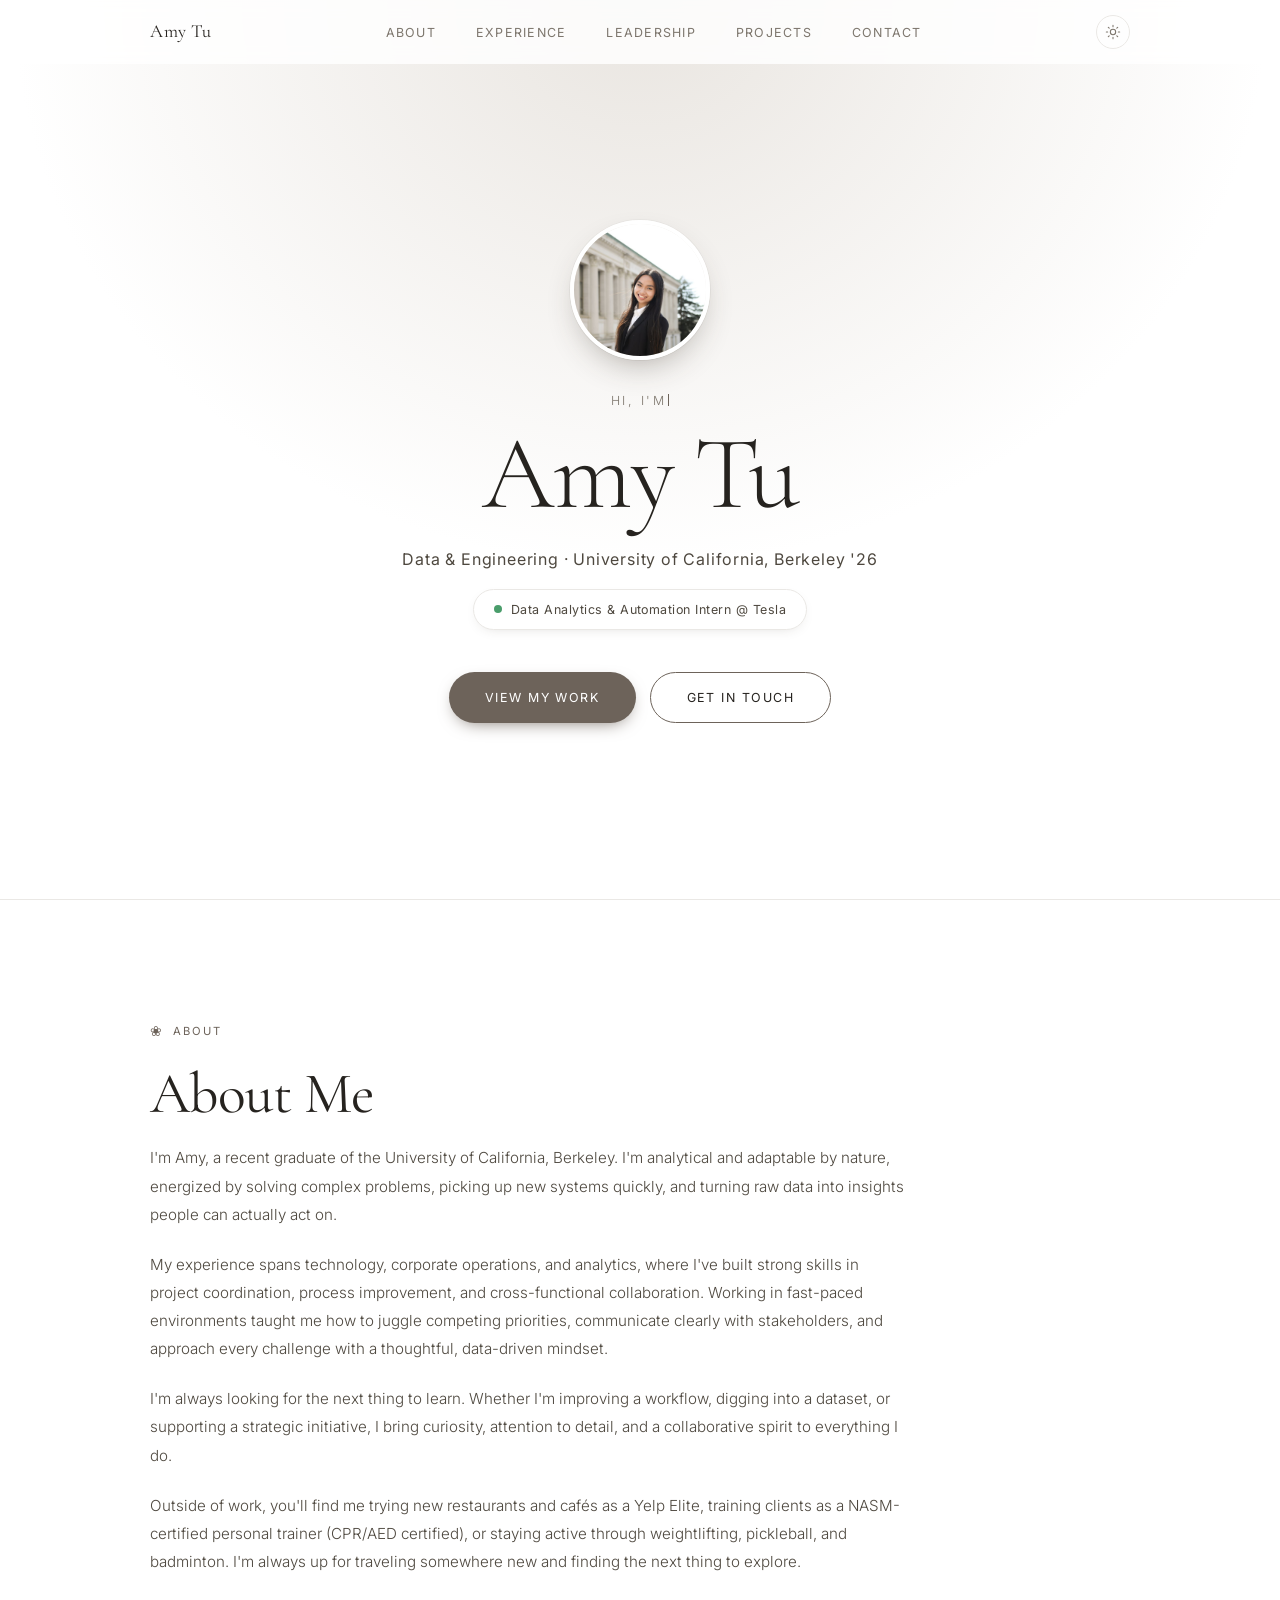
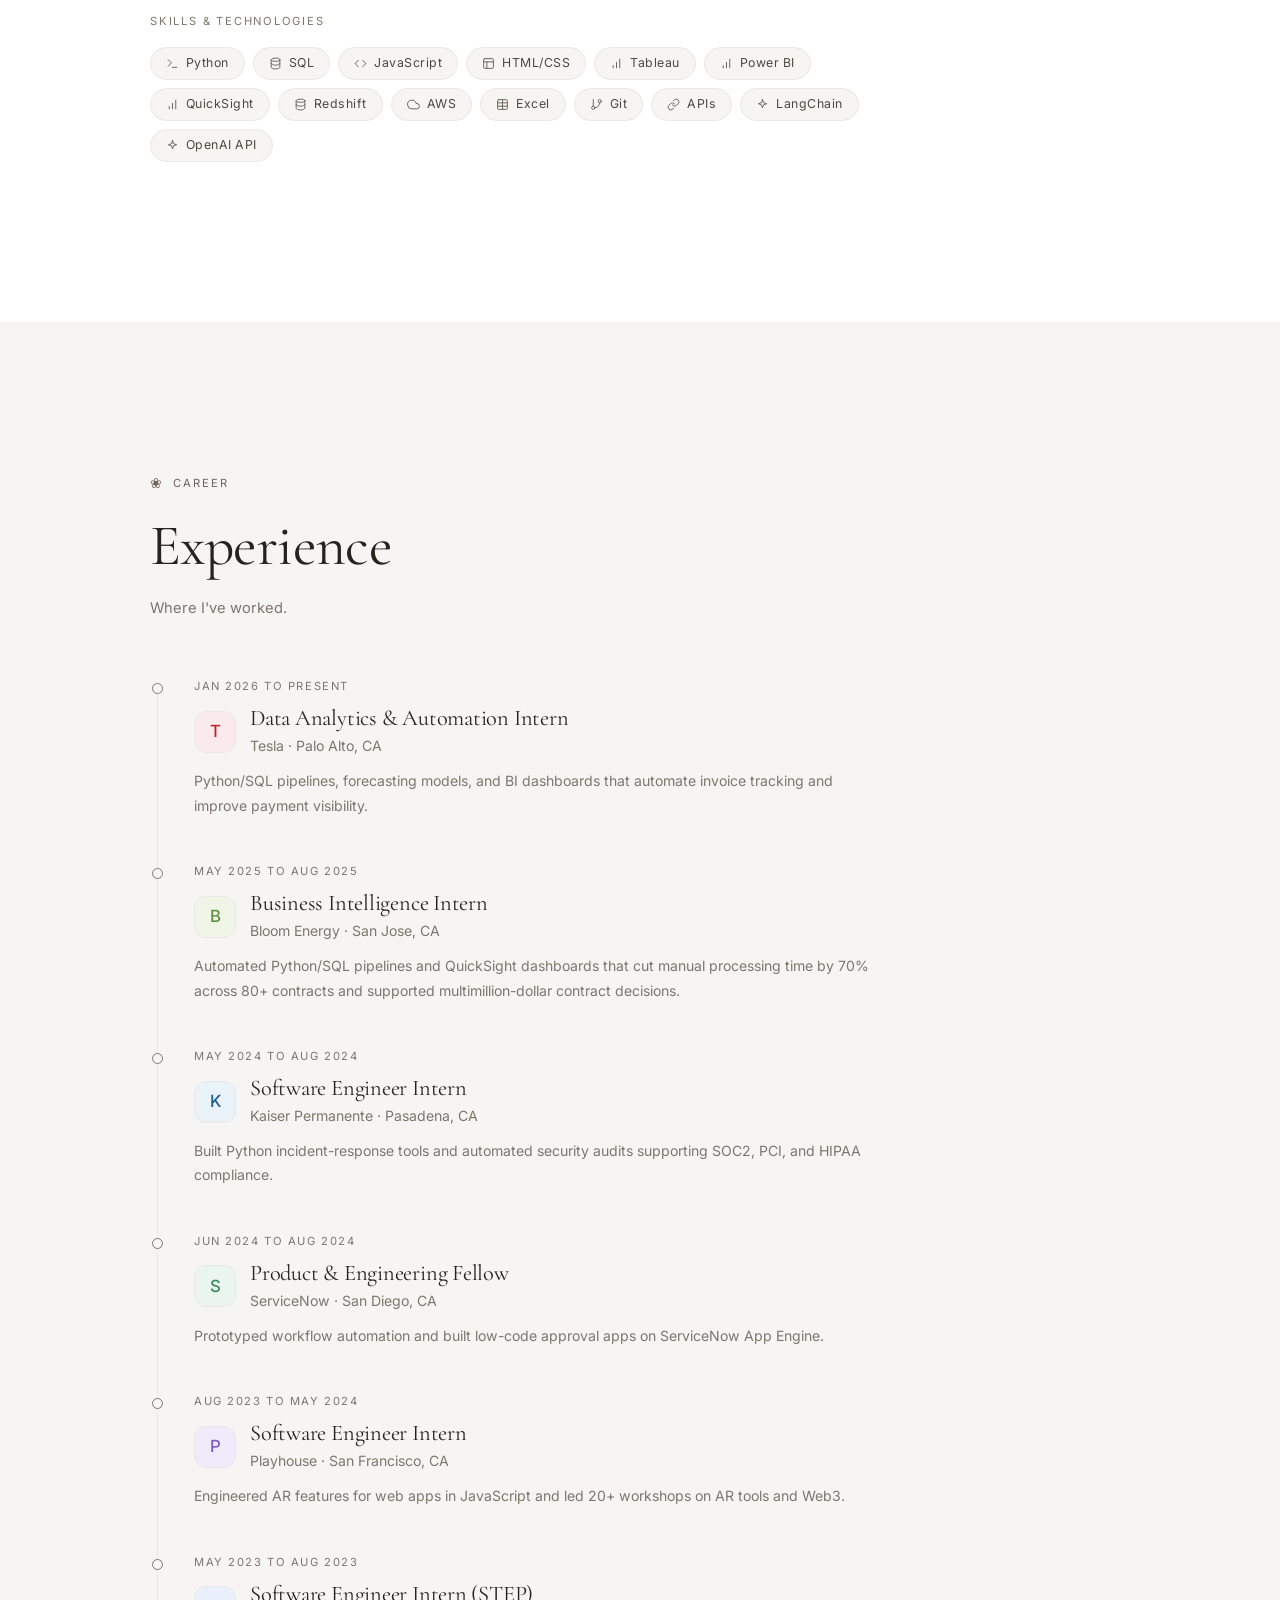
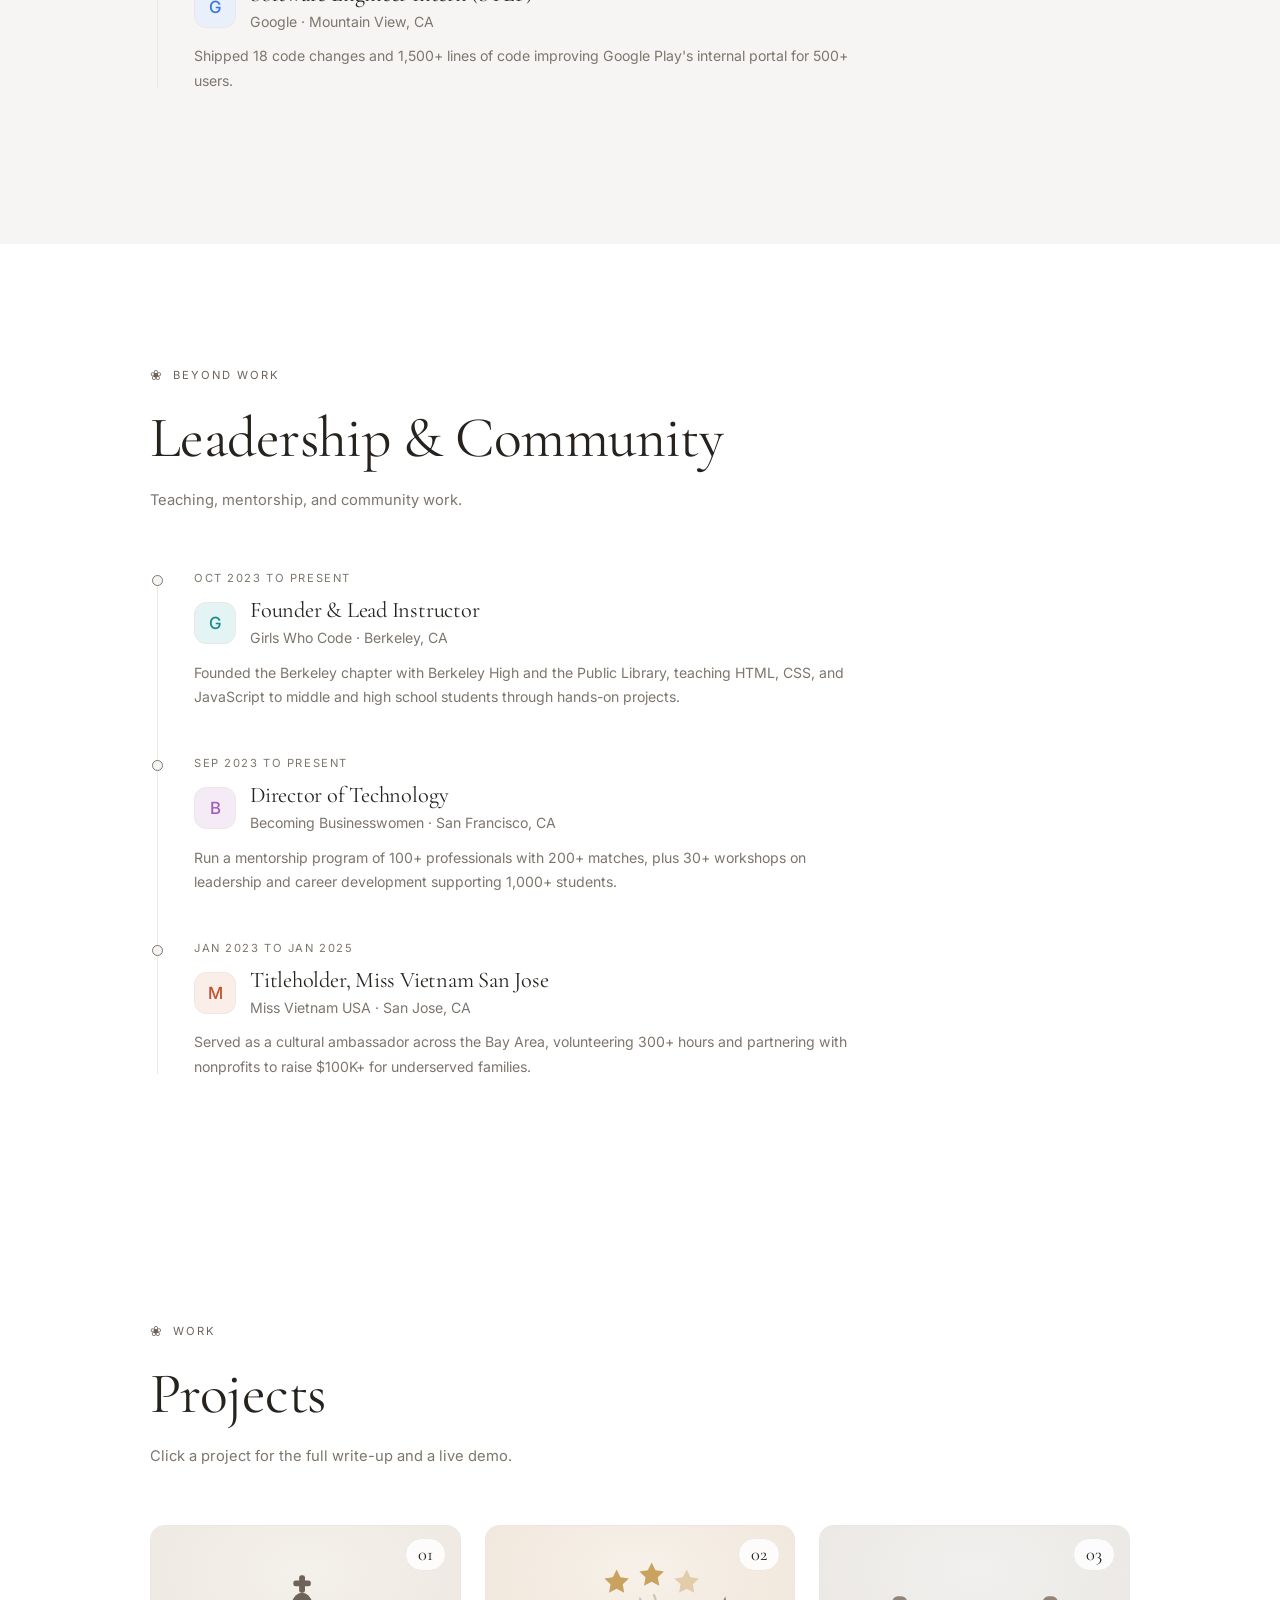
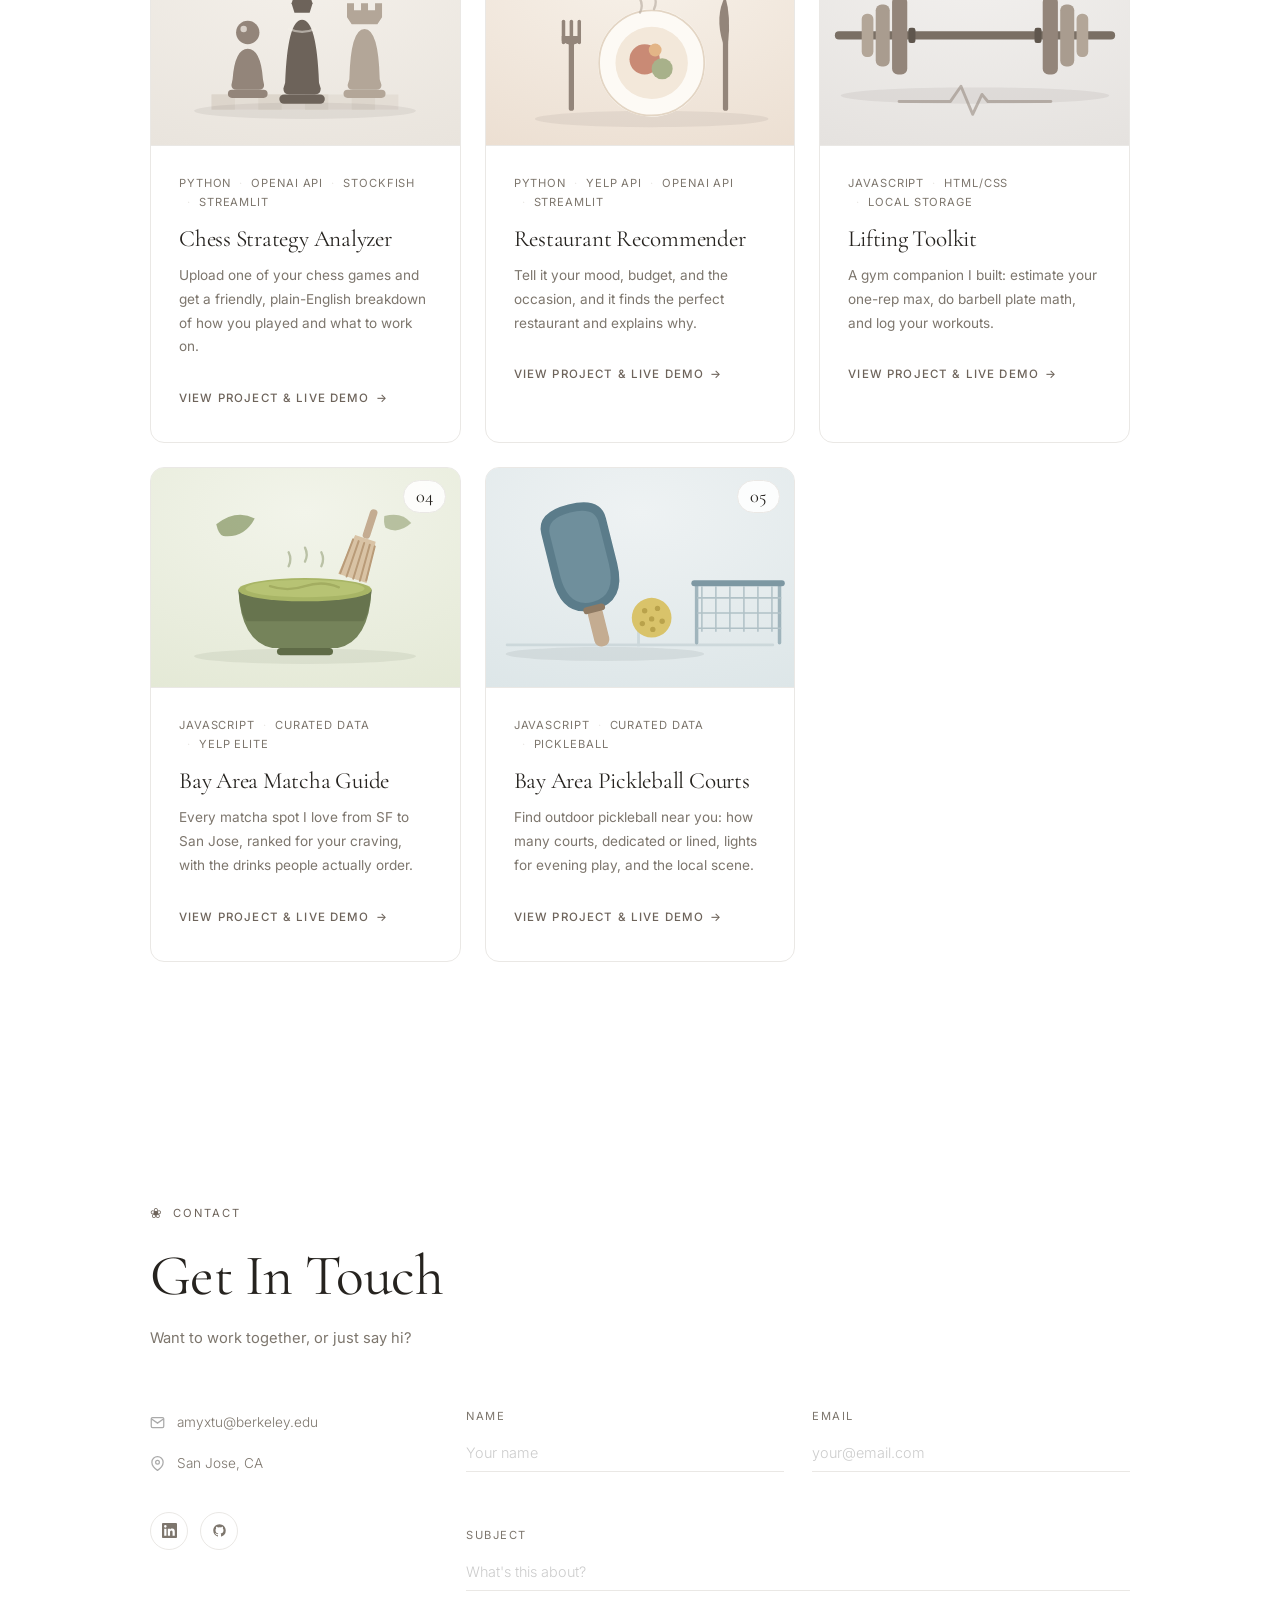
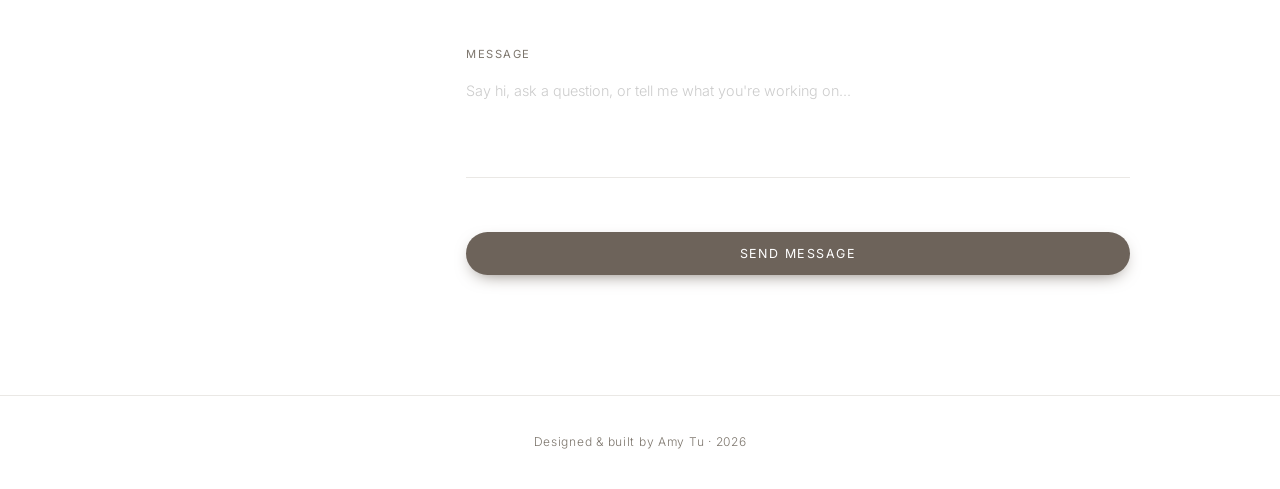
==== index.html @ 8898f75f "Add headshot to hero for warmth; make About text-only The pure-text hero felt empty and boring. Adde" ====
<!DOCTYPE html>
<html lang="en">
<head>
  <meta charset="UTF-8" />
  <meta name="viewport" content="width=device-width, initial-scale=1.0" />

  <!-- Primary Meta -->
  <title>Amy Tu · Data &amp; Engineering · University of California, Berkeley '26</title>
  <meta name="description" content="Amy Tu is a University of California, Berkeley graduate building data-driven solutions. Portfolio, experience, and projects across data engineering, automation, and AI." />
  <meta name="author" content="Amy Tu" />
  <meta name="keywords" content="Amy Tu, data analyst, data engineering, University of California Berkeley, portfolio, Python, SQL, Tesla, data science" />
  <link rel="canonical" href="https://amyxtu.github.io/" />
  <meta name="theme-color" content="#6d635a" />

  <!-- Open Graph / Facebook / LinkedIn -->
  <meta property="og:type" content="website" />
  <meta property="og:url" content="https://amyxtu.github.io/" />
  <meta property="og:title" content="Amy Tu · Data &amp; Engineering · University of California, Berkeley '26" />
  <meta property="og:description" content="Building data-driven solutions at the intersection of tech and business." />
  <meta property="og:image" content="https://amyxtu.github.io/Tu,%20Amy_Headshot.jpeg" />
  <meta property="og:image:alt" content="Amy Tu" />

  <!-- Twitter -->
  <meta name="twitter:card" content="summary_large_image" />
  <meta name="twitter:title" content="Amy Tu · Data &amp; Engineering · University of California, Berkeley '26" />
  <meta name="twitter:description" content="Building data-driven solutions at the intersection of tech and business." />
  <meta name="twitter:image" content="https://amyxtu.github.io/Tu,%20Amy_Headshot.jpeg" />

  <!-- Icons / Manifest -->
  <link rel="icon" href="favicon.svg" type="image/svg+xml" />
  <link rel="apple-touch-icon" href="favicon.svg" />
  <link rel="manifest" href="site.webmanifest" />

  <!-- Set theme before paint to avoid a flash -->
  <script>
    (function () {
      try {
        var saved = localStorage.getItem('theme');
        var prefersDark = window.matchMedia('(prefers-color-scheme: dark)').matches;
        var theme = saved || (prefersDark ? 'dark' : 'light');
        document.documentElement.setAttribute('data-theme', theme);
      } catch (e) {}
    })();
  </script>

  <link rel="stylesheet" href="styles.css" />
  <link rel="preconnect" href="https://fonts.googleapis.com" />
  <link rel="preconnect" href="https://fonts.gstatic.com" crossorigin />
  <link href="https://fonts.googleapis.com/css2?family=Cormorant+Garamond:wght@300;400&family=Inter:wght@300;400;500&display=swap" rel="stylesheet" />

  <!-- Structured data for search engines -->
  <script type="application/ld+json">
  {
    "@context": "https://schema.org",
    "@type": "Person",
    "name": "Amy Tu",
    "url": "https://amyxtu.github.io/",
    "image": "https://amyxtu.github.io/Tu,%20Amy_Headshot.jpeg",
    "jobTitle": "Data Analytics & Automation Intern",
    "worksFor": { "@type": "Organization", "name": "Tesla" },
    "alumniOf": { "@type": "CollegeOrUniversity", "name": "University of California, Berkeley" },
    "email": "mailto:amyxtu@berkeley.edu",
    "sameAs": [
      "https://linkedin.com/in/amyxtu",
      "https://github.com/amyxtu"
    ]
  }
  </script>
</head>
<body>

  <!-- Navigation -->
  <nav id="navbar">
    <div class="nav-inner">
      <a class="nav-logo" href="#hero">Amy Tu</a>
      <ul class="nav-links">
        <li><a href="#about">About</a></li>
        <li><a href="#experience">Experience</a></li>
        <li><a href="#leadership">Leadership</a></li>
        <li><a href="#projects">Projects</a></li>
        <li><a href="#contact">Contact</a></li>
      </ul>
      <div class="nav-actions">
        <button class="theme-toggle" id="theme-toggle" aria-label="Toggle dark mode" title="Toggle theme">
          <svg class="icon-sun" viewBox="0 0 24 24" fill="none" stroke="currentColor" stroke-width="1.6" stroke-linecap="round"><circle cx="12" cy="12" r="4"/><path d="M12 2v2M12 20v2M4.93 4.93l1.41 1.41M17.66 17.66l1.41 1.41M2 12h2M20 12h2M6.34 17.66l-1.41 1.41M19.07 4.93l-1.41 1.41"/></svg>
          <svg class="icon-moon" viewBox="0 0 24 24" fill="none" stroke="currentColor" stroke-width="1.6" stroke-linecap="round" stroke-linejoin="round"><path d="M21 12.79A9 9 0 1111.21 3 7 7 0 0021 12.79z"/></svg>
        </button>
        <button class="nav-toggle" aria-label="Toggle menu">
          <span></span><span></span><span></span>
        </button>
      </div>
    </div>
  </nav>

  <!-- Hero / Landing -->
  <section id="hero">
    <div class="hero-content">
      <div class="hero-photo"><img src="Tu, Amy_Headshot.jpeg" alt="Amy Tu" width="320" height="320" /></div>
      <p class="hero-greeting"><span id="typed" aria-label="hi, i'm"></span><span class="caret" aria-hidden="true"></span></p>
      <h1 class="hero-name">Amy Tu</h1>
      <p class="hero-tagline">Data &amp; Engineering · University of California, Berkeley '26</p>
      <p class="hero-status"><span class="status-dot"></span>Data Analytics &amp; Automation Intern @ Tesla</p>
      <div class="hero-cta">
        <a href="#projects" class="btn btn-primary">View My Work</a>
        <a href="#contact" class="btn btn-secondary">Get In Touch</a>
      </div>
    </div>
  </section>

  <!-- About -->
  <section id="about">
    <div class="container">
      <span class="section-label">About</span>
      <h2 class="section-title">About Me</h2>
      <div class="about-grid">
        <div class="about-text">
          <p>
            I'm Amy, a recent graduate of the University of California, Berkeley. I'm analytical and
            adaptable by nature, energized by solving complex problems, picking up new systems quickly, and
            turning raw data into insights people can actually act on.
          </p>
          <p>
            My experience spans technology, corporate operations, and analytics, where I've built strong
            skills in project coordination, process improvement, and cross-functional collaboration.
            Working in fast-paced environments taught me how to juggle competing priorities, communicate
            clearly with stakeholders, and approach every challenge with a thoughtful, data-driven mindset.
          </p>
          <p>
            I'm always looking for the next thing to learn. Whether I'm improving a workflow, digging into
            a dataset, or supporting a strategic initiative, I bring curiosity, attention to detail, and a
            collaborative spirit to everything I do.
          </p>
          <p>
            Outside of work, you'll find me trying new restaurants and cafés as a Yelp Elite, training
            clients as a NASM-certified personal trainer (CPR/AED certified), or staying active through
            weightlifting, pickleball, and badminton. I'm always up for traveling somewhere new and finding
            the next thing to explore.
          </p>
          <div class="skills">
            <h3>Skills &amp; Technologies</h3>
            <ul class="skill-tags">
              <li><svg viewBox="0 0 24 24" fill="none" stroke="currentColor" stroke-width="1.8" stroke-linecap="round" stroke-linejoin="round" aria-hidden="true"><polyline points="4 17 10 11 4 5"/><line x1="12" y1="19" x2="20" y2="19"/></svg>Python</li>
              <li><svg viewBox="0 0 24 24" fill="none" stroke="currentColor" stroke-width="1.8" stroke-linecap="round" stroke-linejoin="round" aria-hidden="true"><ellipse cx="12" cy="5" rx="8" ry="3"/><path d="M4 5v14c0 1.66 3.58 3 8 3s8-1.34 8-3V5"/><path d="M4 12c0 1.66 3.58 3 8 3s8-1.34 8-3"/></svg>SQL</li>
              <li><svg viewBox="0 0 24 24" fill="none" stroke="currentColor" stroke-width="1.8" stroke-linecap="round" stroke-linejoin="round" aria-hidden="true"><polyline points="16 18 22 12 16 6"/><polyline points="8 6 2 12 8 18"/></svg>JavaScript</li>
              <li><svg viewBox="0 0 24 24" fill="none" stroke="currentColor" stroke-width="1.8" stroke-linecap="round" stroke-linejoin="round" aria-hidden="true"><rect x="3" y="3" width="18" height="18" rx="2"/><line x1="3" y1="9" x2="21" y2="9"/><line x1="9" y1="21" x2="9" y2="9"/></svg>HTML/CSS</li>
              <li><svg viewBox="0 0 24 24" fill="none" stroke="currentColor" stroke-width="1.8" stroke-linecap="round" stroke-linejoin="round" aria-hidden="true"><line x1="6" y1="20" x2="6" y2="16"/><line x1="12" y1="20" x2="12" y2="10"/><line x1="18" y1="20" x2="18" y2="4"/></svg>Tableau</li>
              <li><svg viewBox="0 0 24 24" fill="none" stroke="currentColor" stroke-width="1.8" stroke-linecap="round" stroke-linejoin="round" aria-hidden="true"><line x1="6" y1="20" x2="6" y2="16"/><line x1="12" y1="20" x2="12" y2="10"/><line x1="18" y1="20" x2="18" y2="4"/></svg>Power BI</li>
              <li><svg viewBox="0 0 24 24" fill="none" stroke="currentColor" stroke-width="1.8" stroke-linecap="round" stroke-linejoin="round" aria-hidden="true"><line x1="6" y1="20" x2="6" y2="16"/><line x1="12" y1="20" x2="12" y2="10"/><line x1="18" y1="20" x2="18" y2="4"/></svg>QuickSight</li>
              <li><svg viewBox="0 0 24 24" fill="none" stroke="currentColor" stroke-width="1.8" stroke-linecap="round" stroke-linejoin="round" aria-hidden="true"><ellipse cx="12" cy="5" rx="8" ry="3"/><path d="M4 5v14c0 1.66 3.58 3 8 3s8-1.34 8-3V5"/><path d="M4 12c0 1.66 3.58 3 8 3s8-1.34 8-3"/></svg>Redshift</li>
              <li><svg viewBox="0 0 24 24" fill="none" stroke="currentColor" stroke-width="1.8" stroke-linecap="round" stroke-linejoin="round" aria-hidden="true"><path d="M18 10h-1.26A8 8 0 109 20h9a5 5 0 000-10z"/></svg>AWS</li>
              <li><svg viewBox="0 0 24 24" fill="none" stroke="currentColor" stroke-width="1.8" stroke-linecap="round" stroke-linejoin="round" aria-hidden="true"><rect x="3" y="3" width="18" height="18" rx="2"/><line x1="3" y1="9" x2="21" y2="9"/><line x1="3" y1="15" x2="21" y2="15"/><line x1="12" y1="3" x2="12" y2="21"/></svg>Excel</li>
              <li><svg viewBox="0 0 24 24" fill="none" stroke="currentColor" stroke-width="1.8" stroke-linecap="round" stroke-linejoin="round" aria-hidden="true"><line x1="6" y1="3" x2="6" y2="15"/><circle cx="18" cy="6" r="3"/><circle cx="6" cy="18" r="3"/><path d="M18 9a9 9 0 01-9 9"/></svg>Git</li>
              <li><svg viewBox="0 0 24 24" fill="none" stroke="currentColor" stroke-width="1.8" stroke-linecap="round" stroke-linejoin="round" aria-hidden="true"><path d="M10 13a5 5 0 007.54.54l3-3a5 5 0 00-7.07-7.07l-1.72 1.71"/><path d="M14 11a5 5 0 00-7.54-.54l-3 3a5 5 0 007.07 7.07l1.71-1.71"/></svg>APIs</li>
              <li><svg viewBox="0 0 24 24" fill="none" stroke="currentColor" stroke-width="1.8" stroke-linecap="round" stroke-linejoin="round" aria-hidden="true"><path d="M12 3l1.9 5.7 5.7 1.9-5.7 1.9L12 18.2l-1.9-5.7L4.4 10.6l5.7-1.9z"/></svg>LangChain</li>
              <li><svg viewBox="0 0 24 24" fill="none" stroke="currentColor" stroke-width="1.8" stroke-linecap="round" stroke-linejoin="round" aria-hidden="true"><path d="M12 3l1.9 5.7 5.7 1.9-5.7 1.9L12 18.2l-1.9-5.7L4.4 10.6l5.7-1.9z"/></svg>OpenAI API</li>
            </ul>
          </div>
        </div>
      </div>
    </div>
  </section>

  <!-- Experience -->
  <section id="experience">
    <div class="container">
      <span class="section-label">Career</span>
      <h2 class="section-title">Experience</h2>
      <p class="section-sub">Where I've worked.</p>

      <ol class="timeline">
        <li class="timeline-item">
          <span class="timeline-date">Jan 2026 to Present</span>
          <div class="timeline-body">
            <div class="timeline-head">
              <span class="timeline-logo" style="--logo-fg:#c02231;--logo-bg:#fbeaec" aria-hidden="true">T</span>
              <div>
                <h3>Data Analytics &amp; Automation Intern</h3>
                <p class="timeline-org">Tesla · Palo Alto, CA</p>
              </div>
            </div>
            <p>Python/SQL pipelines, forecasting models, and BI dashboards that automate invoice tracking and improve payment visibility.</p>
          </div>
        </li>
        <li class="timeline-item">
          <span class="timeline-date">May 2025 to Aug 2025</span>
          <div class="timeline-body">
            <div class="timeline-head">
              <span class="timeline-logo" style="--logo-fg:#5f8f3d;--logo-bg:#eff6e8" aria-hidden="true">B</span>
              <div>
                <h3>Business Intelligence Intern</h3>
                <p class="timeline-org">Bloom Energy · San Jose, CA</p>
              </div>
            </div>
            <p>Automated Python/SQL pipelines and QuickSight dashboards that cut manual processing time by 70% across 80+ contracts and supported multimillion-dollar contract decisions.</p>
          </div>
        </li>
        <li class="timeline-item">
          <span class="timeline-date">May 2024 to Aug 2024</span>
          <div class="timeline-body">
            <div class="timeline-head">
              <span class="timeline-logo" style="--logo-fg:#1a5f8f;--logo-bg:#e8f2f8" aria-hidden="true">K</span>
              <div>
                <h3>Software Engineer Intern</h3>
                <p class="timeline-org">Kaiser Permanente · Pasadena, CA</p>
              </div>
            </div>
            <p>Built Python incident-response tools and automated security audits supporting SOC2, PCI, and HIPAA compliance.</p>
          </div>
        </li>
        <li class="timeline-item">
          <span class="timeline-date">Jun 2024 to Aug 2024</span>
          <div class="timeline-body">
            <div class="timeline-head">
              <span class="timeline-logo" style="--logo-fg:#3f8a5c;--logo-bg:#e9f5ee" aria-hidden="true">S</span>
              <div>
                <h3>Product &amp; Engineering Fellow</h3>
                <p class="timeline-org">ServiceNow · San Diego, CA</p>
              </div>
            </div>
            <p>Prototyped workflow automation and built low-code approval apps on ServiceNow App Engine.</p>
          </div>
        </li>
        <li class="timeline-item">
          <span class="timeline-date">Aug 2023 to May 2024</span>
          <div class="timeline-body">
            <div class="timeline-head">
              <span class="timeline-logo" style="--logo-fg:#7a5bbf;--logo-bg:#f0ebfa" aria-hidden="true">P</span>
              <div>
                <h3>Software Engineer Intern</h3>
                <p class="timeline-org">Playhouse · San Francisco, CA</p>
              </div>
            </div>
            <p>Engineered AR features for web apps in JavaScript and led 20+ workshops on AR tools and Web3.</p>
          </div>
        </li>
        <li class="timeline-item">
          <span class="timeline-date">May 2023 to Aug 2023</span>
          <div class="timeline-body">
            <div class="timeline-head">
              <span class="timeline-logo" style="--logo-fg:#3b78dd;--logo-bg:#e9f0fc" aria-hidden="true">G</span>
              <div>
                <h3>Software Engineer Intern (STEP)</h3>
                <p class="timeline-org">Google · Mountain View, CA</p>
              </div>
            </div>
            <p>Shipped 18 code changes and 1,500+ lines of code improving Google Play's internal portal for 500+ users.</p>
          </div>
        </li>
      </ol>
    </div>
  </section>

  <!-- Leadership & Community -->
  <section id="leadership">
    <div class="container">
      <span class="section-label">Beyond Work</span>
      <h2 class="section-title">Leadership &amp; Community</h2>
      <p class="section-sub">Teaching, mentorship, and community work.</p>

      <ol class="timeline">
        <li class="timeline-item">
          <span class="timeline-date">Oct 2023 to Present</span>
          <div class="timeline-body">
            <div class="timeline-head">
              <span class="timeline-logo" style="--logo-fg:#1b8a8a;--logo-bg:#e4f3f3" aria-hidden="true">G</span>
              <div>
                <h3>Founder &amp; Lead Instructor</h3>
                <p class="timeline-org">Girls Who Code · Berkeley, CA</p>
              </div>
            </div>
            <p>Founded the Berkeley chapter with Berkeley High and the Public Library, teaching HTML, CSS, and JavaScript to middle and high school students through hands-on projects.</p>
          </div>
        </li>
        <li class="timeline-item">
          <span class="timeline-date">Sep 2023 to Present</span>
          <div class="timeline-body">
            <div class="timeline-head">
              <span class="timeline-logo" style="--logo-fg:#a25db8;--logo-bg:#f4ebf7" aria-hidden="true">B</span>
              <div>
                <h3>Director of Technology</h3>
                <p class="timeline-org">Becoming Businesswomen · San Francisco, CA</p>
              </div>
            </div>
            <p>Run a mentorship program of 100+ professionals with 200+ matches, plus 30+ workshops on leadership and career development supporting 1,000+ students.</p>
          </div>
        </li>
        <li class="timeline-item">
          <span class="timeline-date">Jan 2023 to Jan 2025</span>
          <div class="timeline-body">
            <div class="timeline-head">
              <span class="timeline-logo" style="--logo-fg:#c0512f;--logo-bg:#fbeee8" aria-hidden="true">M</span>
              <div>
                <h3>Titleholder, Miss Vietnam San Jose</h3>
                <p class="timeline-org">Miss Vietnam USA · San Jose, CA</p>
              </div>
            </div>
            <p>Served as a cultural ambassador across the Bay Area, volunteering 300+ hours and partnering with nonprofits to raise $100K+ for underserved families.</p>
          </div>
        </li>
      </ol>
    </div>
  </section>

  <!-- Projects -->
  <section id="projects">
    <div class="container">
      <span class="section-label">Work</span>
      <h2 class="section-title">Projects</h2>
      <p class="section-sub">Click a project for the full write-up and a live demo.</p>
      <div class="projects-grid">

        <a class="project-card" href="projects/chess-strategy-analyzer/">
          <div class="project-img project-img-1">
            <img src="assets/covers/chess.svg" alt="Chess pieces illustration" loading="lazy" width="620" height="376" />
            <span class="project-index">01</span>
          </div>
          <div class="project-body">
            <div class="project-tags"><span>Python</span><span>OpenAI API</span><span>Stockfish</span><span>Streamlit</span></div>
            <h3>Chess Strategy Analyzer</h3>
            <p>Upload one of your chess games and get a friendly, plain-English breakdown of how you played and what to work on.</p>
            <span class="project-more">View project &amp; live demo <span aria-hidden="true">&rarr;</span></span>
          </div>
        </a>

        <a class="project-card" href="projects/restaurant-recommender/">
          <div class="project-img project-img-2">
            <img src="assets/covers/restaurant.svg" alt="Plated dish with cutlery illustration" loading="lazy" width="620" height="376" />
            <span class="project-index">02</span>
          </div>
          <div class="project-body">
            <div class="project-tags"><span>Python</span><span>Yelp API</span><span>OpenAI API</span><span>Streamlit</span></div>
            <h3>Restaurant Recommender</h3>
            <p>Tell it your mood, budget, and the occasion, and it finds the perfect restaurant and explains why.</p>
            <span class="project-more">View project &amp; live demo <span aria-hidden="true">&rarr;</span></span>
          </div>
        </a>

        <a class="project-card" href="projects/lifting-toolkit/">
          <div class="project-img project-img-3">
            <img src="assets/covers/fitness.svg" alt="Loaded barbell illustration" loading="lazy" width="620" height="376" />
            <span class="project-index">03</span>
          </div>
          <div class="project-body">
            <div class="project-tags"><span>JavaScript</span><span>HTML/CSS</span><span>Local Storage</span></div>
            <h3>Lifting Toolkit</h3>
            <p>A gym companion I built: estimate your one-rep max, do barbell plate math, and log your workouts.</p>
            <span class="project-more">View project &amp; live demo <span aria-hidden="true">&rarr;</span></span>
          </div>
        </a>

        <a class="project-card" href="projects/matcha-guide/">
          <div class="project-img project-img-4">
            <img src="assets/covers/matcha.svg" alt="Matcha bowl and whisk illustration" loading="lazy" width="620" height="376" />
            <span class="project-index">04</span>
          </div>
          <div class="project-body">
            <div class="project-tags"><span>JavaScript</span><span>Curated Data</span><span>Yelp Elite</span></div>
            <h3>Bay Area Matcha Guide</h3>
            <p>Every matcha spot I love from SF to San Jose, ranked for your craving, with the drinks people actually order.</p>
            <span class="project-more">View project &amp; live demo <span aria-hidden="true">&rarr;</span></span>
          </div>
        </a>

        <a class="project-card" href="projects/pickleball-courts/">
          <div class="project-img project-img-5">
            <img src="assets/covers/pickleball.svg" alt="Pickleball paddle, ball, and net illustration" loading="lazy" width="620" height="376" />
            <span class="project-index">05</span>
          </div>
          <div class="project-body">
            <div class="project-tags"><span>JavaScript</span><span>Curated Data</span><span>Pickleball</span></div>
            <h3>Bay Area Pickleball Courts</h3>
            <p>Find outdoor pickleball near you: how many courts, dedicated or lined, lights for evening play, and the local scene.</p>
            <span class="project-more">View project &amp; live demo <span aria-hidden="true">&rarr;</span></span>
          </div>
        </a>

      </div>
    </div>
  </section>

  <!-- Contact -->
  <section id="contact">
    <div class="container">
      <span class="section-label">Contact</span>
      <h2 class="section-title">Get In Touch</h2>
      <p class="section-sub">Want to work together, or just say hi?</p>
      <div class="contact-grid">
        <div class="contact-info">
          <div class="contact-item">
            <svg viewBox="0 0 24 24" fill="none" stroke="currentColor" stroke-width="2"><path d="M4 4h16c1.1 0 2 .9 2 2v12c0 1.1-.9 2-2 2H4c-1.1 0-2-.9-2-2V6c0-1.1.9-2 2-2z"/><polyline points="22,6 12,13 2,6"/></svg>
            <span>amyxtu@berkeley.edu</span>
          </div>
          <div class="contact-item">
            <svg viewBox="0 0 24 24" fill="none" stroke="currentColor" stroke-width="2"><path d="M21 10c0 7-9 13-9 13s-9-6-9-13a9 9 0 0118 0z"/><circle cx="12" cy="10" r="3"/></svg>
            <span>San Jose, CA</span>
          </div>
          <div class="social-links">
            <a href="https://linkedin.com/in/amyxtu" target="_blank" rel="noopener" aria-label="LinkedIn">
              <svg viewBox="0 0 24 24" fill="currentColor"><path d="M20.447 20.452h-3.554v-5.569c0-1.328-.027-3.037-1.852-3.037-1.853 0-2.136 1.445-2.136 2.939v5.667H9.351V9h3.414v1.561h.046c.477-.9 1.637-1.85 3.37-1.85 3.601 0 4.267 2.37 4.267 5.455v6.286zM5.337 7.433a2.062 2.062 0 01-2.063-2.065 2.064 2.064 0 112.063 2.065zm1.782 13.019H3.555V9h3.564v11.452zM22.225 0H1.771C.792 0 0 .774 0 1.729v20.542C0 23.227.792 24 1.771 24h20.451C23.2 24 24 23.227 24 22.271V1.729C24 .774 23.2 0 22.222 0h.003z"/></svg>
            </a>
            <a href="https://github.com/amyxtu" target="_blank" rel="noopener" aria-label="GitHub">
              <svg viewBox="0 0 24 24" fill="currentColor"><path d="M12 2C6.477 2 2 6.484 2 12.017c0 4.425 2.865 8.18 6.839 9.504.5.092.682-.217.682-.483 0-.237-.008-.868-.013-1.703-2.782.605-3.369-1.343-3.369-1.343-.454-1.158-1.11-1.466-1.11-1.466-.908-.62.069-.608.069-.608 1.003.07 1.531 1.032 1.531 1.032.892 1.53 2.341 1.088 2.91.832.092-.647.35-1.088.636-1.338-2.22-.253-4.555-1.113-4.555-4.951 0-1.093.39-1.988 1.029-2.688-.103-.253-.446-1.272.098-2.65 0 0 .84-.27 2.75 1.026A9.564 9.564 0 0112 6.844c.85.004 1.705.115 2.504.337 1.909-1.296 2.747-1.027 2.747-1.027.546 1.379.202 2.398.1 2.651.64.7 1.028 1.595 1.028 2.688 0 3.848-2.339 4.695-4.566 4.943.359.309.678.92.678 1.855 0 1.338-.012 2.419-.012 2.747 0 .268.18.58.688.482A10.019 10.019 0 0022 12.017C22 6.484 17.522 2 12 2z"/></svg>
            </a>
          </div>
        </div>

        <!-- Posts to Web3Forms; submissions are delivered to amyxtu@berkeley.edu. -->
        <form id="contact-form" class="contact-form" action="https://api.web3forms.com/submit" method="POST" novalidate>
          <input type="hidden" name="access_key" value="b2eb6177-5ddb-4076-8208-c4657b9f189f" />
          <input type="hidden" name="subject" value="New message from your portfolio site" />
          <input type="hidden" name="from_name" value="amyxtu.github.io" />
          <input type="checkbox" name="botcheck" class="hidden" style="display:none" aria-hidden="true" tabindex="-1" />
          <div class="form-row">
            <div class="form-group">
              <label for="name">Name</label>
              <input type="text" id="name" name="name" placeholder="Your name" required />
              <span class="form-error" id="name-error"></span>
            </div>
            <div class="form-group">
              <label for="email">Email</label>
              <input type="email" id="email" name="email" placeholder="your@email.com" required />
              <span class="form-error" id="email-error"></span>
            </div>
          </div>
          <div class="form-group">
            <label for="subject">Subject</label>
            <input type="text" id="subject" name="user_subject" placeholder="What's this about?" required />
            <span class="form-error" id="subject-error"></span>
          </div>
          <div class="form-group">
            <label for="message">Message</label>
            <textarea id="message" name="message" rows="5" placeholder="Say hi, ask a question, or tell me what you're working on..." required></textarea>
            <span class="form-error" id="message-error"></span>
          </div>
          <button type="submit" class="btn btn-primary btn-full" id="submit-btn">
            <span class="btn-text">Send Message</span>
            <span class="btn-sending" hidden>Sending...</span>
          </button>
          <p class="form-success" id="form-success" hidden>
            Thanks for reaching out! I'll get back to you within 1-2 business days.
          </p>
          <p class="form-fail" id="form-fail" hidden>
            Something went wrong. Please email me directly at
            <a href="mailto:amyxtu@berkeley.edu">amyxtu@berkeley.edu</a>.
          </p>
        </form>
      </div>
    </div>
  </section>

  <!-- Footer -->
  <footer>
    <p>Designed &amp; built by Amy Tu · <span id="year"></span></p>
  </footer>

  <script src="script.js"></script>
</body>
</html>
---- styles.css ----
/* ── Reset & Base ─────────────────────────────── */
*, *::before, *::after { box-sizing: border-box; margin: 0; padding: 0; }

:root {
  --bg:         #ffffff;
  --bg-soft:    #f7f5f3;
  --text:       #26231f;
  --text-muted: #7d766d;
  --text-light: #4e483f;
  --border:     #eae8e5;
  --accent:     #6d635a;
  --accent-soft:#e9e5e0;
  --nav-bg:     rgba(255, 255, 255, 0.82);
  --card-img-1: #eeeae5;
  --card-img-2: #eae8e4;
  --card-img-3: #e7e8e9;
  --card-img-4: #e9ece3;
  --card-img-5: #e6ecee;
  --radius:     14px;
  --radius-sm:  8px;
  --nav-h:      64px;
  --transition: 0.2s ease;
}

/* Dark theme */
[data-theme="dark"] {
  --bg:         #17161a;
  --bg-soft:    #201f22;
  --text:       #f1efec;
  --text-muted: #a29d95;
  --text-light: #d3cfc9;
  --border:     #2e2c2b;
  --accent:     #b3a89c;
  --accent-soft:#332f2a;
  --nav-bg:     rgba(23, 22, 26, 0.82);
  --card-img-1: #292724;
  --card-img-2: #262523;
  --card-img-3: #232528;
  --card-img-4: #252822;
  --card-img-5: #222729;
}

body { transition: background-color var(--transition), color var(--transition); }

html { scroll-behavior: smooth; }

body {
  font-family: 'Inter', sans-serif;
  font-weight: 400;
  background: var(--bg);
  color: var(--text);
  line-height: 1.7;
  overflow-x: hidden;
  -webkit-font-smoothing: antialiased;
}

a { color: inherit; text-decoration: none; }
img, svg { display: block; }

/* ── Container ────────────────────────────────── */
.container {
  max-width: 1060px;
  margin: 0 auto;
  padding: 0 40px;
}

/* ── Nav ──────────────────────────────────────── */
#navbar {
  position: fixed;
  top: 0; left: 0; right: 0;
  z-index: 100;
  height: var(--nav-h);
  background: var(--nav-bg);
  backdrop-filter: blur(8px);
  border-bottom: 1px solid transparent;
  transition: border-color var(--transition);
}
#navbar.scrolled { border-color: var(--border); }

.nav-inner {
  max-width: 1060px;
  margin: 0 auto;
  padding: 0 40px;
  height: 100%;
  display: flex;
  align-items: center;
  justify-content: space-between;
}

.nav-logo {
  font-family: 'Cormorant Garamond', serif;
  font-weight: 400;
  font-size: 1.15rem;
  letter-spacing: 0.03em;
  color: var(--text);
}

.nav-links {
  list-style: none;
  display: flex;
  gap: 40px;
}
.nav-links a {
  position: relative;
  font-size: 0.78rem;
  font-weight: 400;
  letter-spacing: 0.1em;
  text-transform: uppercase;
  color: var(--text-muted);
  transition: color var(--transition);
}
.nav-links a::after {
  content: "";
  position: absolute;
  left: 0;
  bottom: -5px;
  width: 100%;
  height: 1px;
  background: var(--accent);
  transform: scaleX(0);
  transform-origin: right;
  transition: transform 0.28s ease;
}
.nav-links a:hover { color: var(--accent); }
.nav-links a:hover::after {
  transform: scaleX(1);
  transform-origin: left;
}

.nav-toggle {
  display: none;
  flex-direction: column;
  gap: 5px;
  background: none;
  border: none;
  cursor: pointer;
  padding: 4px;
}
.nav-toggle span {
  display: block;
  width: 22px;
  height: 1px;
  background: var(--text);
  transition: transform var(--transition), opacity var(--transition);
}

.nav-actions {
  display: flex;
  align-items: center;
  gap: 18px;
}

.theme-toggle {
  display: inline-flex;
  align-items: center;
  justify-content: center;
  width: 34px;
  height: 34px;
  padding: 0;
  background: none;
  border: 1px solid var(--border);
  border-radius: 50%;
  color: var(--text-muted);
  cursor: pointer;
  transition: color var(--transition), border-color var(--transition);
}
.theme-toggle:hover { color: var(--accent); border-color: var(--accent); }
.theme-toggle svg { width: 16px; height: 16px; }
.theme-toggle .icon-moon { display: none; }
[data-theme="dark"] .theme-toggle .icon-sun  { display: none; }
[data-theme="dark"] .theme-toggle .icon-moon { display: block; }

/* ── Buttons ──────────────────────────────────── */
.btn {
  display: inline-flex;
  align-items: center;
  justify-content: center;
  padding: 14px 36px;
  font-family: 'Inter', sans-serif;
  font-size: 0.78rem;
  font-weight: 400;
  letter-spacing: 0.12em;
  text-transform: uppercase;
  cursor: pointer;
  transition: all var(--transition);
  border: none;
  border-radius: 999px;
}
.btn-primary {
  background: var(--accent);
  color: #fff;
  box-shadow: 0 6px 18px -8px var(--accent);
}
.btn-primary:hover { filter: brightness(1.06); transform: translateY(-1px); }

.btn-secondary {
  background: transparent;
  color: var(--text);
  border: 1px solid var(--accent);
}
.btn-secondary:hover {
  background: var(--accent);
  color: #fff;
  border-color: var(--accent);
}
.btn-full { width: 100%; }

/* ── Section headings ─────────────────────────── */
.section-label {
  display: block;
  font-size: 0.7rem;
  font-weight: 400;
  letter-spacing: 0.18em;
  text-transform: uppercase;
  color: var(--accent);
  margin-bottom: 20px;
}
.section-label::before {
  content: "❀";
  margin-right: 9px;
  font-size: 0.85rem;
  vertical-align: -1px;
}
.section-title {
  font-family: 'Cormorant Garamond', serif;
  font-weight: 400;
  font-size: clamp(2.2rem, 5vw, 3.6rem);
  line-height: 1.1;
  letter-spacing: -0.01em;
  margin-bottom: 18px;
}
.section-sub {
  color: var(--text-muted);
  font-size: 0.92rem;
  margin-bottom: 56px;
  max-width: 480px;
}

/* ── Hero ─────────────────────────────────────── */
#hero {
  display: flex;
  flex-direction: column;
  position: relative;
  min-height: 100vh;
  min-height: 100svh;
  padding-top: var(--nav-h);
  background:
    radial-gradient(70% 90% at 50% 0%, var(--accent-soft) 0%, transparent 70%),
    var(--bg);
  border-bottom: 1px solid var(--border);
}

/* Centered intro content fills the viewport */
.hero-content {
  flex: 1;
  display: flex;
  flex-direction: column;
  align-items: center;
  justify-content: center;
  text-align: center;
  padding: 40px 40px 60px;
  position: relative;
}
.hero-photo {
  width: 140px;
  height: 140px;
  margin: 0 auto 30px;
  border-radius: 50%;
  overflow: hidden;
  border: 4px solid var(--bg);
  box-shadow: 0 14px 34px -14px rgba(60, 50, 40, 0.45), 0 0 0 1px var(--border);
  opacity: 0;
  animation: fadeUp 0.8s 0.1s forwards;
}
.hero-photo img {
  width: 100%;
  height: 100%;
  object-fit: cover;
  object-position: 57% 22%;
}
.hero-greeting {
  font-size: 0.78rem;
  color: var(--text-muted);
  font-weight: 300;
  letter-spacing: 0.2em;
  text-transform: uppercase;
  margin-bottom: 14px;
  min-height: 1.2em;
}
.caret {
  display: inline-block;
  width: 1px;
  height: 0.95em;
  margin-left: 2px;
  vertical-align: -0.1em;
  background: var(--accent);
  animation: caretBlink 1s step-end infinite;
}
@keyframes caretBlink {
  0%, 100% { opacity: 1; }
  50%      { opacity: 0; }
}
.hero-name {
  font-family: 'Cormorant Garamond', serif;
  font-weight: 300;
  font-size: clamp(3.6rem, 8.5vw, 6.5rem);
  line-height: 0.95;
  letter-spacing: -0.02em;
  margin-bottom: 22px;
  opacity: 0;
  animation: fadeUp 0.8s 0.3s forwards;
}
.hero-tagline {
  font-size: 1rem;
  color: var(--text-light);
  font-weight: 400;
  letter-spacing: 0.05em;
  margin-bottom: 16px;
  opacity: 0;
  animation: fadeUp 0.8s 0.45s forwards;
}
.hero-status {
  display: inline-flex;
  align-items: center;
  gap: 9px;
  margin: 0 auto 42px;
  padding: 9px 20px;
  font-size: 0.78rem;
  font-weight: 400;
  letter-spacing: 0.04em;
  color: var(--text-light);
  background: var(--bg);
  border: 1px solid var(--border);
  border-radius: 999px;
  box-shadow: 0 4px 14px -8px rgba(60, 50, 40, 0.25);
  opacity: 0;
  animation: fadeUp 0.8s 0.68s forwards;
}
.status-dot {
  width: 8px;
  height: 8px;
  flex-shrink: 0;
  border-radius: 50%;
  background: #4a9d6b;
  animation: statusPulse 2s ease-in-out infinite;
}
@keyframes statusPulse {
  0%, 100% { box-shadow: 0 0 0 0 rgba(74, 157, 107, 0.45); }
  50%      { box-shadow: 0 0 0 5px rgba(74, 157, 107, 0); }
}

.hero-cta {
  display: flex;
  gap: 14px;
  justify-content: center;
  flex-wrap: wrap;
  opacity: 0;
  animation: fadeUp 0.8s 0.75s forwards;
}

/* ── About ────────────────────────────────────── */
#about { padding: 120px 0; }

.about-grid {
  max-width: 760px;
}

.about-text > p {
  color: var(--text-light);
  margin-bottom: 22px;
  font-size: 0.95rem;
  line-height: 1.85;
  font-weight: 300;
}
.about-text > p a {
  color: var(--accent);
  font-weight: 400;
  border-bottom: 1px solid var(--accent-soft);
  transition: border-color var(--transition);
}
.about-text > p a:hover { border-color: var(--accent); }
.about-text h3 {
  font-size: 0.7rem;
  font-weight: 400;
  letter-spacing: 0.16em;
  text-transform: uppercase;
  color: var(--text-muted);
  margin-bottom: 16px;
}
.skills { margin: 36px 0 40px; }
.skill-tags {
  list-style: none;
  display: flex;
  flex-wrap: wrap;
  gap: 8px;
}
.skill-tags li {
  padding: 5px 15px;
  font-size: 0.77rem;
  font-weight: 400;
  letter-spacing: 0.04em;
  color: var(--text-light);
  border: 1px solid var(--border);
  background: var(--bg-soft);
  border-radius: 999px;
  transition: color var(--transition), border-color var(--transition), background var(--transition);
}
.skill-tags li:hover {
  color: var(--accent);
  border-color: var(--accent);
  background: var(--accent-soft);
}
.skill-tags li {
  display: inline-flex;
  align-items: center;
  gap: 7px;
}
.skill-tags li svg {
  width: 13px;
  height: 13px;
  color: var(--accent);
  flex: none;
}

/* ── Experience ───────────────────────────────── */
#experience { padding: 150px 0; background: var(--bg-soft); }

.timeline {
  list-style: none;
  position: relative;
  max-width: 720px;
}
.timeline::before {
  content: "";
  position: absolute;
  left: 7px;
  top: 6px;
  bottom: 6px;
  width: 1px;
  background: var(--border);
}
.timeline-item {
  position: relative;
  padding-left: 44px;
  padding-bottom: 44px;
}
.timeline-item:last-child { padding-bottom: 0; }
.timeline-item::before {
  content: "";
  position: absolute;
  left: 2px;
  top: 6px;
  width: 11px;
  height: 11px;
  border-radius: 50%;
  background: var(--bg-soft);
  border: 1px solid var(--text-muted);
  transition: background var(--transition), border-color var(--transition);
}
.timeline-item:hover::before { background: var(--accent); border-color: var(--accent); }

.timeline-date {
  display: block;
  font-size: 0.7rem;
  font-weight: 400;
  letter-spacing: 0.14em;
  text-transform: uppercase;
  color: var(--text-muted);
  margin-bottom: 8px;
}
.timeline-body h3 {
  font-family: 'Cormorant Garamond', serif;
  font-weight: 400;
  font-size: 1.4rem;
  line-height: 1.25;
  letter-spacing: -0.01em;
  margin-bottom: 2px;
}
.timeline-org {
  font-size: 0.82rem;
  font-weight: 400;
  color: var(--text-light);
}
.timeline-head {
  display: flex;
  align-items: center;
  gap: 14px;
  margin-bottom: 10px;
}
.timeline-logo {
  width: 42px;
  height: 42px;
  flex-shrink: 0;
  display: flex;
  align-items: center;
  justify-content: center;
  font-family: 'Inter', sans-serif;
  font-size: 1.05rem;
  font-weight: 500;
  color: var(--logo-fg);
  background: var(--logo-bg);
  border: 1px solid var(--border);
  border-radius: 12px;
  transition: transform var(--transition);
}
.timeline-item:hover .timeline-logo { transform: scale(1.08) rotate(-4deg); }
.timeline-body p:last-child {
  font-size: 0.88rem;
  color: var(--text-muted);
  line-height: 1.75;
}

/* ── Projects ─────────────────────────────────── */
#leadership { padding: 120px 0; }
#projects { padding: 120px 0; }

.projects-grid {
  display: grid;
  grid-template-columns: repeat(auto-fill, minmax(310px, 1fr));
  gap: 24px;
}
.project-card {
  background: var(--bg);
  border: 1px solid var(--border);
  border-radius: var(--radius);
  overflow: hidden;
  transition: box-shadow var(--transition), transform var(--transition);
}
.project-card:hover {
  box-shadow: 0 20px 44px -22px var(--accent);
  transform: translateY(-3px);
}

.project-img { height: 220px; }
.project-img-1 { background: var(--card-img-1); }
.project-img-2 { background: var(--card-img-2); }
.project-img-3 { background: var(--card-img-3); }
.project-img-4 { background: var(--card-img-4); }
.project-img-5 { background: var(--card-img-5); }

.project-body { padding: 28px 28px 32px; }
.project-tags {
  display: flex;
  flex-wrap: wrap;
  align-items: center;
  gap: 0;
  margin-bottom: 14px;
}
.project-tags span {
  font-size: 0.7rem;
  font-weight: 400;
  letter-spacing: 0.08em;
  text-transform: uppercase;
  color: var(--text-muted);
  background: none;
  border: none;
  padding: 0;
}
.project-tags span + span::before {
  content: "·";
  margin: 0 8px;
  color: var(--border);
}
.project-body h3 {
  font-family: 'Cormorant Garamond', serif;
  font-weight: 400;
  font-size: 1.45rem;
  letter-spacing: -0.01em;
  margin-bottom: 10px;
  line-height: 1.2;
}
.project-body p {
  font-size: 0.85rem;
  color: var(--text-muted);
  margin-bottom: 24px;
  line-height: 1.75;
}
.project-links { display: flex; gap: 24px; }
.link-icon {
  display: inline-flex;
  align-items: center;
  gap: 6px;
  font-size: 0.75rem;
  font-weight: 400;
  letter-spacing: 0.08em;
  text-transform: uppercase;
  color: var(--text-muted);
  transition: color var(--transition);
  border-bottom: 1px solid transparent;
  padding-bottom: 1px;
}
.link-icon:hover {
  color: var(--accent);
  border-color: var(--accent);
}
.link-icon svg { width: 13px; height: 13px; }

/* Interactive project cards */
.project-card { display: block; }
.project-card:focus-visible {
  outline: 2px solid var(--accent);
  outline-offset: 3px;
}
.project-img {
  position: relative;
  overflow: hidden;
}
.project-img img {
  width: 100%;
  height: 100%;
  object-fit: cover;
  object-position: center;
  transition: transform 0.5s ease;
}
.project-card:hover .project-img img { transform: scale(1.04); }
.project-img::after {
  content: "";
  position: absolute;
  inset: 0;
  border-bottom: 1px solid var(--border);
}
.project-index {
  position: absolute;
  right: 14px;
  top: 12px;
  z-index: 1;
  font-family: 'Cormorant Garamond', serif;
  font-size: 1.15rem;
  line-height: 1;
  color: var(--text);
  background: color-mix(in srgb, var(--bg) 85%, transparent);
  backdrop-filter: blur(4px);
  border: 1px solid var(--border);
  border-radius: 999px;
  padding: 6px 12px;
}
.project-more {
  display: inline-flex;
  align-items: center;
  gap: 6px;
  font-size: 0.72rem;
  font-weight: 500;
  letter-spacing: 0.1em;
  text-transform: uppercase;
  color: var(--accent);
}
.project-more span { transition: transform var(--transition); }
.project-card:hover .project-more span { transform: translateX(4px); }

/* ── Contact ──────────────────────────────────── */
#contact { padding: 120px 0; }

.contact-grid {
  display: grid;
  grid-template-columns: 220px 1fr;
  gap: 96px;
  align-items: start;
}
.contact-info { padding-top: 4px; }
.contact-item {
  display: flex;
  align-items: center;
  gap: 12px;
  color: var(--text-muted);
  font-size: 0.85rem;
  font-weight: 300;
  margin-bottom: 18px;
}
.contact-item svg { width: 15px; height: 15px; flex-shrink: 0; color: #aaa; }

.social-links {
  display: flex;
  gap: 12px;
  margin-top: 36px;
}
.social-links a {
  width: 38px; height: 38px;
  display: flex; align-items: center; justify-content: center;
  border: 1px solid var(--border);
  border-radius: 50%;
  color: var(--text-muted);
  transition: all var(--transition);
}
.social-links a:hover {
  color: #fff;
  background: var(--accent);
  border-color: var(--accent);
}
.social-links svg { width: 15px; height: 15px; }

/* ── Form ─────────────────────────────────────── */
.contact-form {
  display: flex;
  flex-direction: column;
  gap: 28px;
}
.form-row {
  display: grid;
  grid-template-columns: 1fr 1fr;
  gap: 28px;
}
.form-group {
  display: flex;
  flex-direction: column;
  gap: 8px;
}
.form-group label {
  font-size: 0.7rem;
  font-weight: 400;
  letter-spacing: 0.14em;
  text-transform: uppercase;
  color: var(--text-muted);
}
.form-group input,
.form-group textarea {
  background: transparent;
  border: none;
  border-bottom: 1px solid var(--border);
  border-radius: 0;
  padding: 10px 0;
  font-family: 'Inter', sans-serif;
  font-size: 0.9rem;
  font-weight: 300;
  color: var(--text);
  outline: none;
  transition: border-color var(--transition);
  resize: none;
  width: 100%;
}
.form-group input::placeholder,
.form-group textarea::placeholder { color: #ccc; }
.form-group input:focus,
.form-group textarea:focus { border-color: var(--accent); }
.form-group input.invalid,
.form-group textarea.invalid { border-color: #c0392b; }

.form-error {
  font-size: 0.75rem;
  color: #c0392b;
  font-weight: 300;
  min-height: 18px;
}
.form-success {
  text-align: center;
  color: #2d6a4f;
  font-size: 0.85rem;
  font-weight: 300;
  padding: 16px;
  border: 1px solid #b7e4c7;
  background: #f0faf4;
}
.form-fail {
  text-align: center;
  color: #c0392b;
  font-size: 0.85rem;
  font-weight: 300;
  padding: 16px;
  border: 1px solid #f5c6c0;
  background: #fdf0ef;
}
.form-fail a { color: inherit; text-decoration: underline; }

/* ── Footer ───────────────────────────────────── */
footer {
  text-align: center;
  padding: 36px 40px;
  color: var(--text-muted);
  font-size: 0.75rem;
  font-weight: 300;
  letter-spacing: 0.06em;
  border-top: 1px solid var(--border);
}

/* ── Animations ───────────────────────────────── */
@keyframes fadeUp {
  from { opacity: 0; transform: translateY(20px); }
  to   { opacity: 1; transform: translateY(0); }
}
@keyframes fadeIn {
  from { opacity: 0; }
  to   { opacity: 0.55; }
}

/* Scroll-reveal */
.reveal {
  opacity: 0;
  transform: translateY(24px);
  transition: opacity 0.7s ease, transform 0.7s ease;
}
.reveal.visible {
  opacity: 1;
  transform: none;
}

/* ── Responsive ───────────────────────────────── */
@media (max-width: 768px) {
  .container { padding: 0 24px; }
  .nav-inner { padding: 0 24px; }

  .nav-links { display: none; }
  .nav-toggle { display: flex; }
  .nav-links.open {
    display: flex;
    flex-direction: column;
    position: fixed;
    top: var(--nav-h);
    left: 0;
    right: 0;
    height: calc(100vh - var(--nav-h));
    height: calc(100dvh - var(--nav-h));
    background: var(--bg);
    align-items: center;
    justify-content: center;
    gap: 40px;
    font-size: 1rem;
    z-index: 90;
  }

  .hero-content { padding: 40px 24px 60px; }

  #about, #experience, #leadership, #projects, #contact { padding: 100px 0; }

  .about-grid,
  .contact-grid {
    grid-template-columns: 1fr;
    gap: 48px;
  }
  .about-photo {
    position: static;
    max-width: 200px;
  }
  .form-row { grid-template-columns: 1fr; }
  .section-sub { margin-bottom: 48px; }
}

@media (max-width: 480px) {
  .hero-name { font-size: clamp(3rem, 15vw, 4.2rem); }
  .hero-cta { flex-direction: column; align-items: center; }
  .projects-grid { grid-template-columns: 1fr; }
  .hero-status { font-size: 0.68rem; padding: 7px 13px; }
}
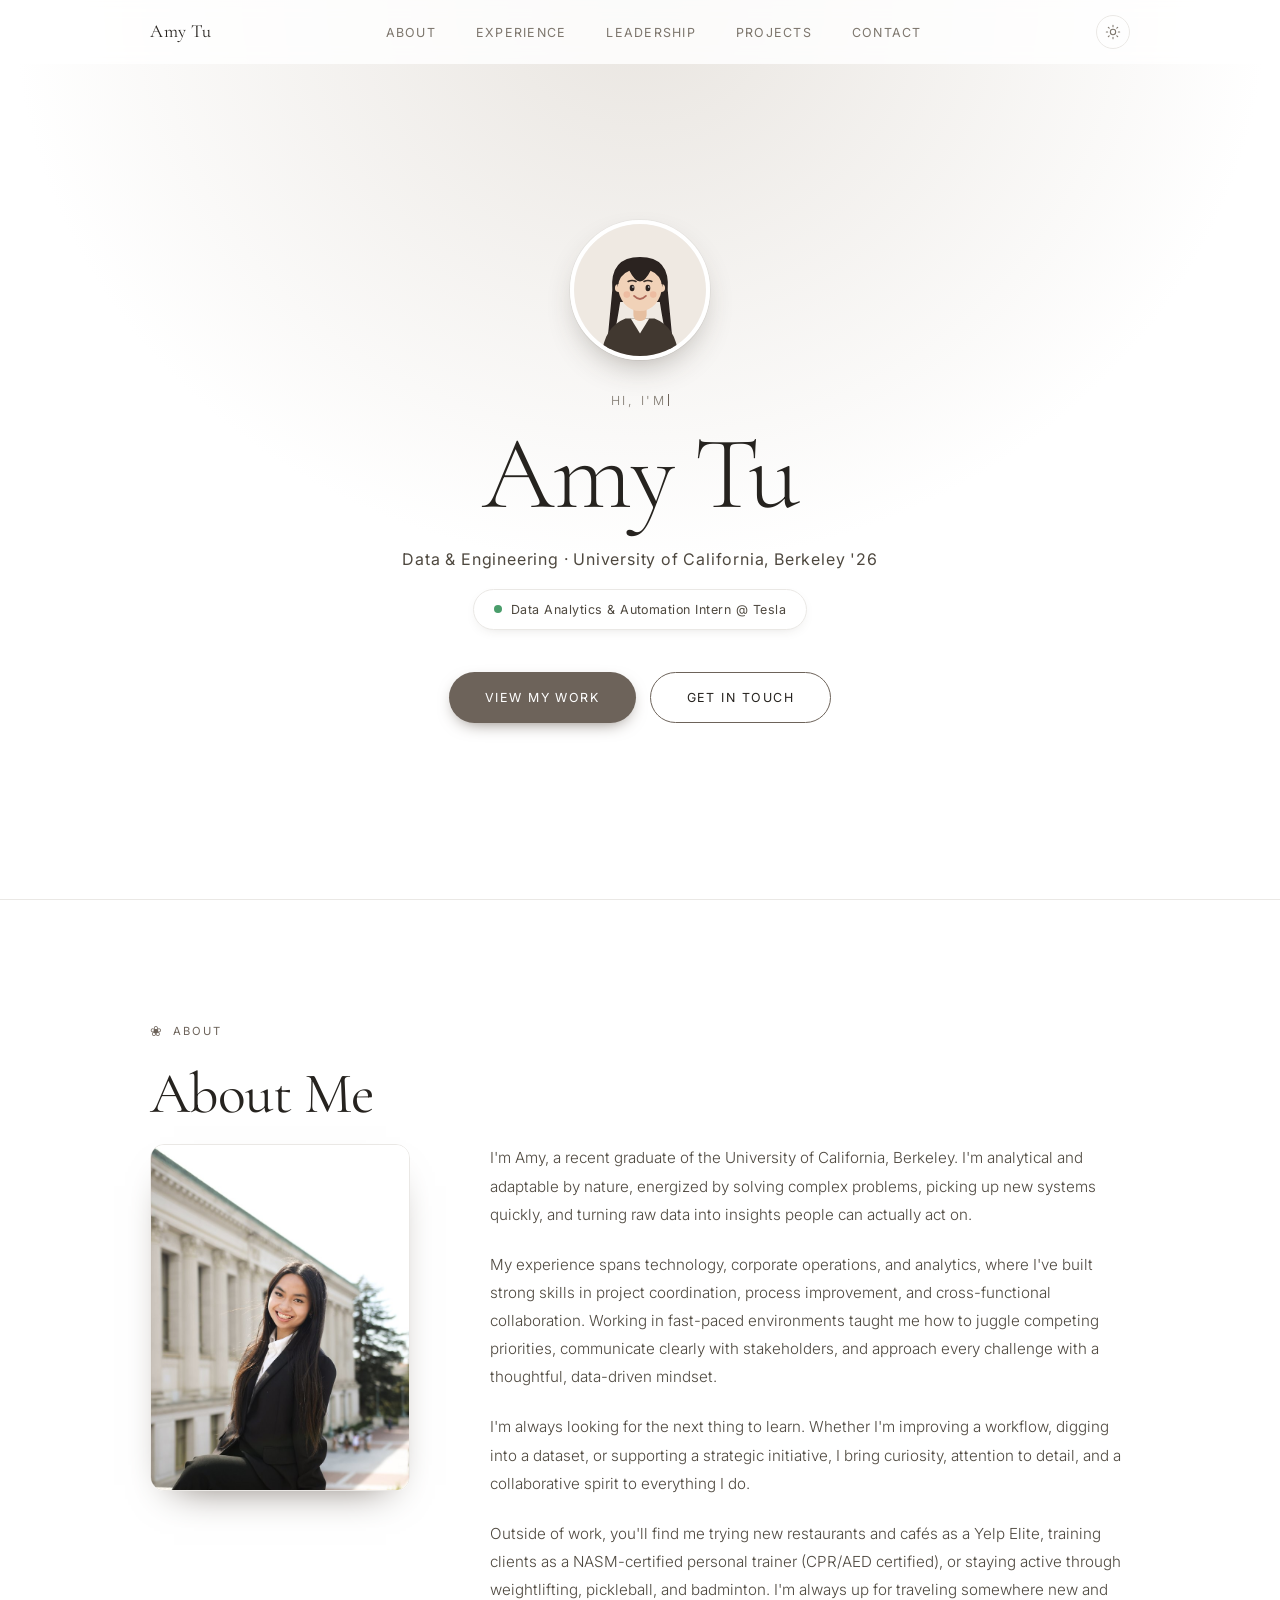
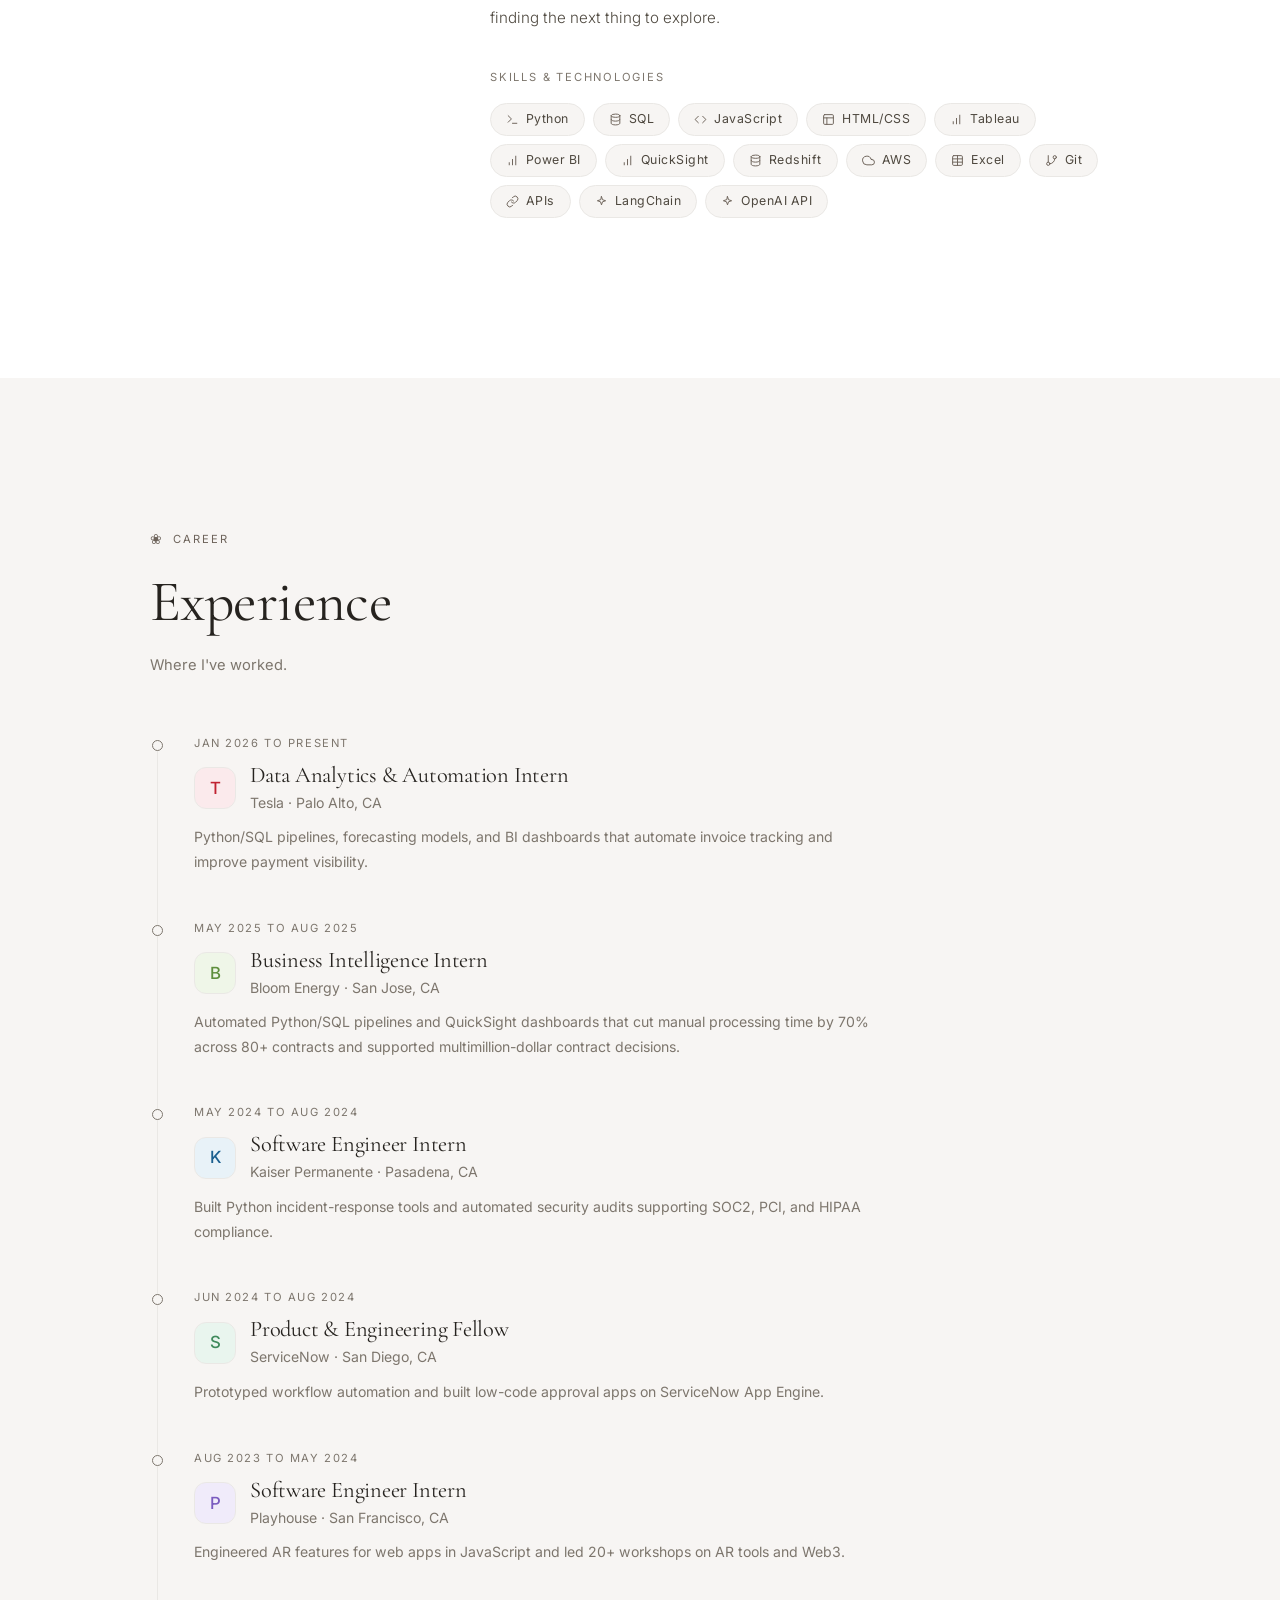
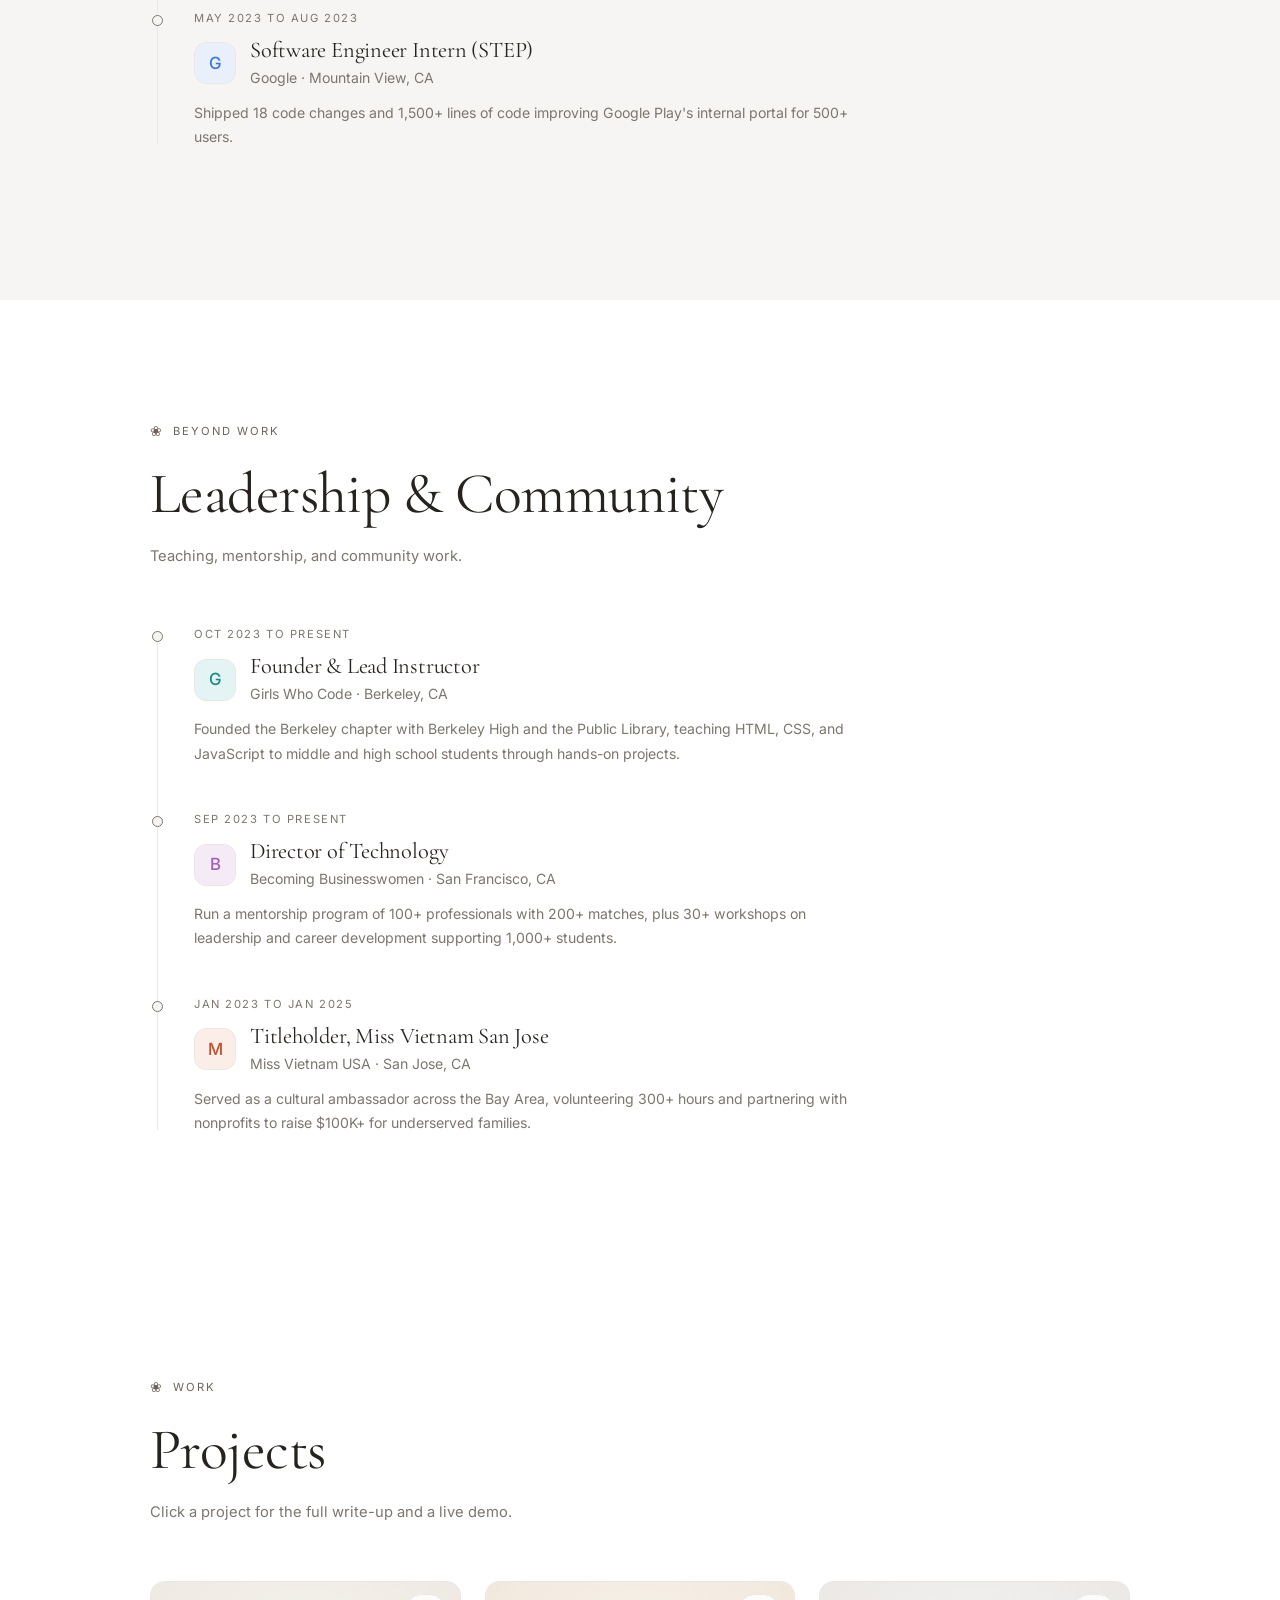
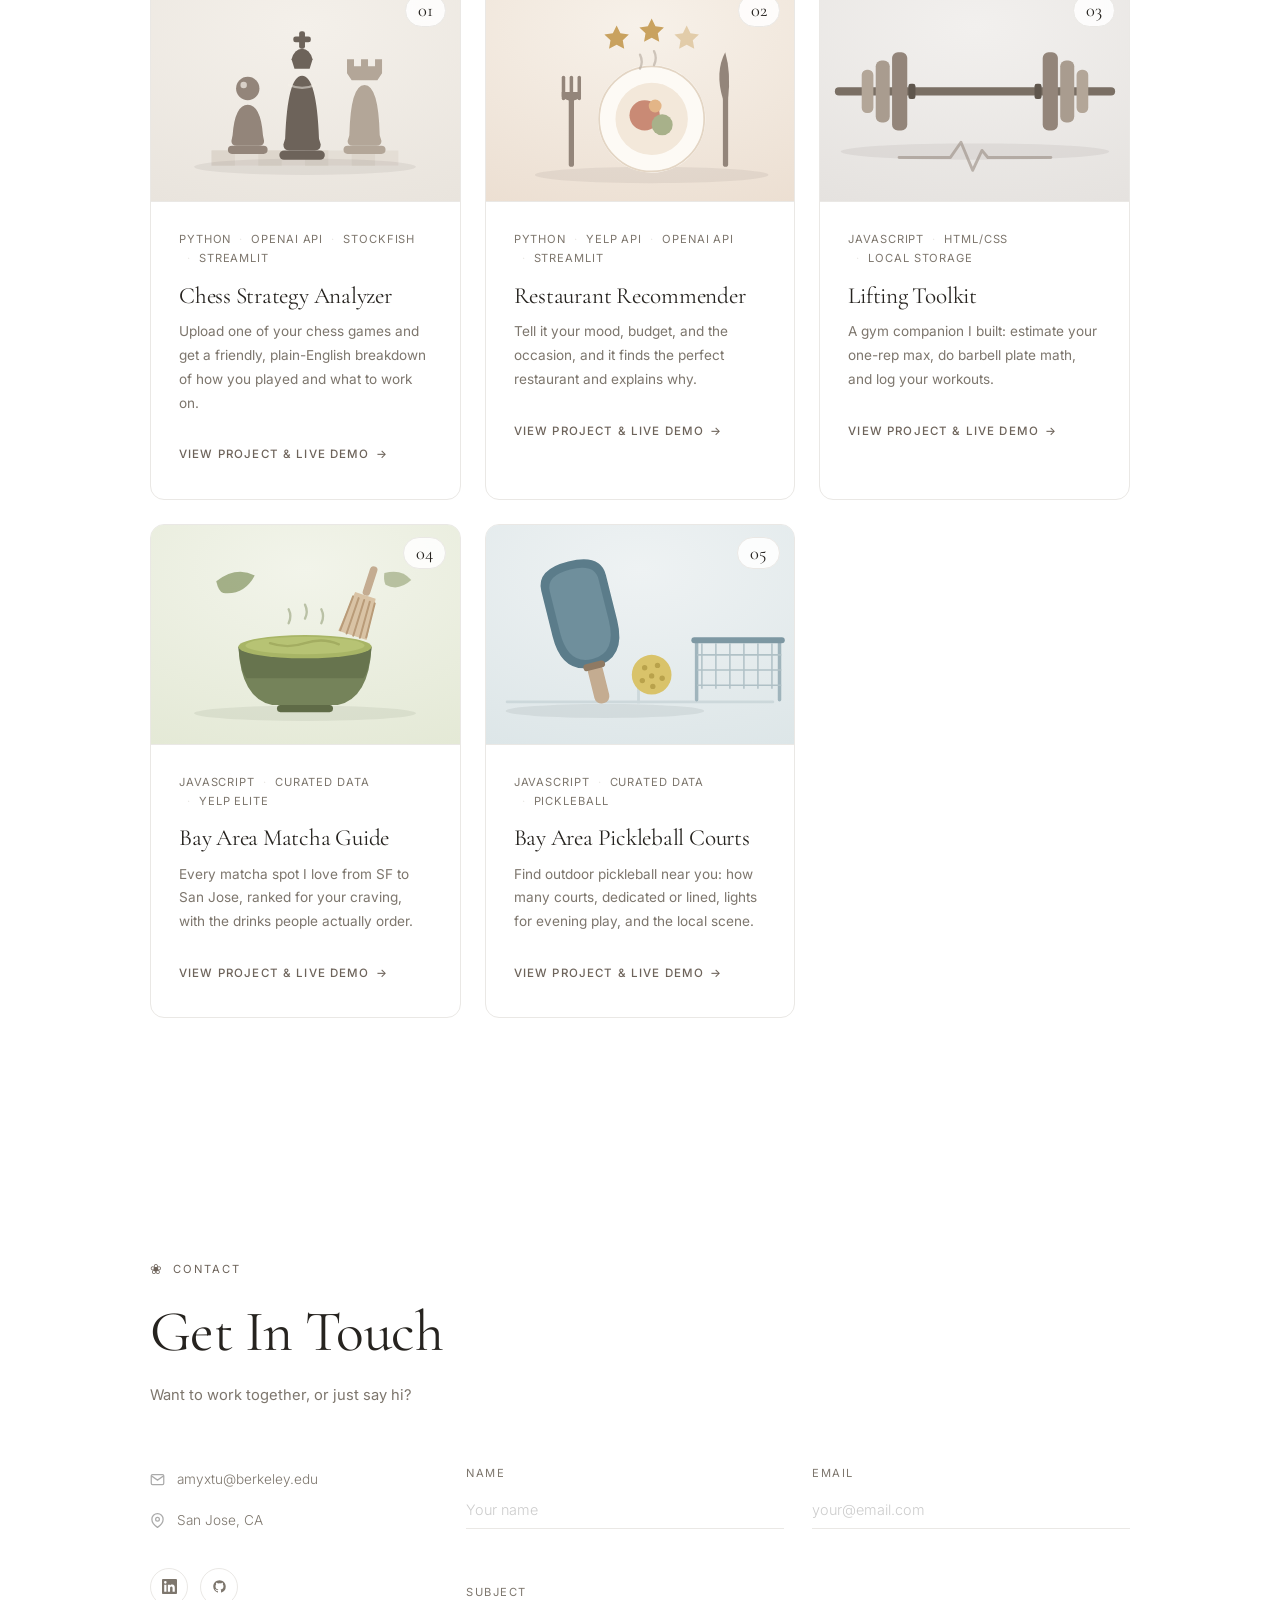
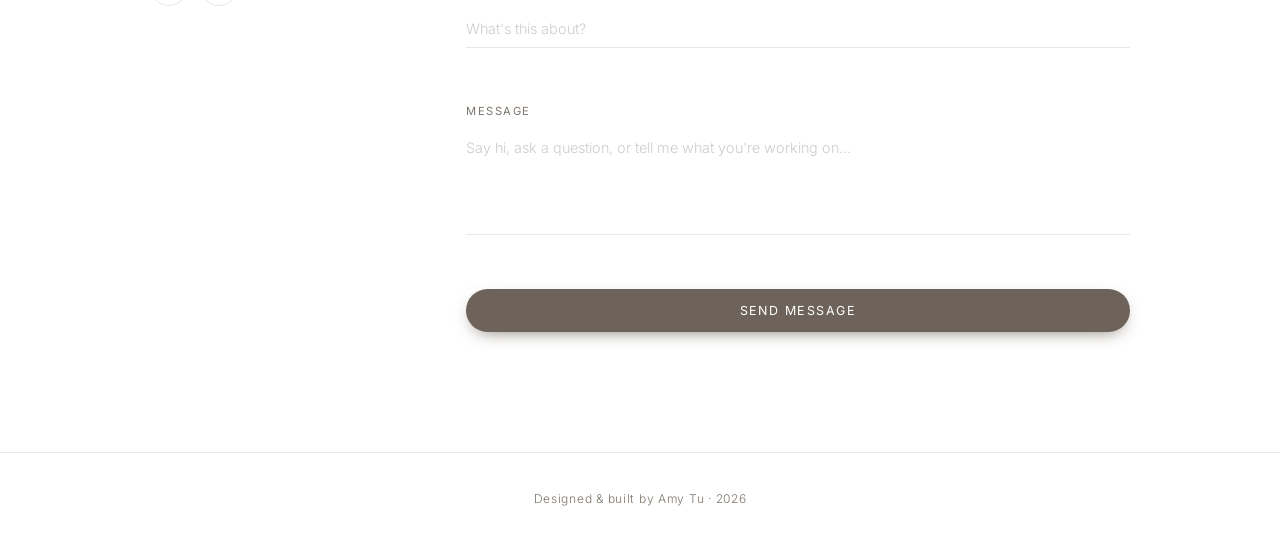
==== commit ae3fbd5d: "Use animated cartoon avatar in hero; restore real photo to About - Hero now shows a hand-drawn flat " ====
--- a/index.html
+++ b/index.html
@@ -95,7 +95,41 @@
   <!-- Hero / Landing -->
   <section id="hero">
     <div class="hero-content">
-      <div class="hero-photo"><img src="Tu, Amy_Headshot.jpeg" alt="Amy Tu" width="320" height="320" /></div>
+      <div class="hero-photo" role="img" aria-label="Cartoon illustration of Amy">
+        <svg class="cartoon" viewBox="0 0 200 200" xmlns="http://www.w3.org/2000/svg">
+          <circle cx="100" cy="100" r="100" fill="#efe9e2"/>
+          <!-- long hair (back) -->
+          <path d="M58 100 Q54 50 100 50 Q146 50 142 100 L150 184 Q150 190 143 189 Q135 150 130 118 L70 118 Q65 150 57 189 Q50 190 50 184 Z" fill="#2b2320"/>
+          <!-- blazer -->
+          <path d="M42 200 Q45 156 78 143 L122 143 Q155 156 158 200 Z" fill="#413830"/>
+          <!-- collar -->
+          <path d="M86 143 L100 166 L114 143 Z" fill="#f6f1ea"/>
+          <!-- neck -->
+          <rect x="90" y="120" width="20" height="27" rx="9" fill="#e6bfa0"/>
+          <!-- face -->
+          <ellipse cx="100" cy="95" rx="33" ry="37" fill="#f1d2b8"/>
+          <!-- ears -->
+          <circle cx="68" cy="97" r="6" fill="#f1d2b8"/>
+          <circle cx="132" cy="97" r="6" fill="#f1d2b8"/>
+          <!-- front hair / center-part bangs -->
+          <path d="M66 96 Q62 53 100 53 Q138 53 134 96 Q132 77 116 71 Q108 87 100 87 Q92 87 84 71 Q68 77 66 96 Z" fill="#2b2320"/>
+          <!-- eyebrows -->
+          <path d="M82 87 Q88 84 94 87" stroke="#3a2f28" stroke-width="2.4" fill="none" stroke-linecap="round"/>
+          <path d="M106 87 Q112 84 118 87" stroke="#3a2f28" stroke-width="2.4" fill="none" stroke-linecap="round"/>
+          <!-- eyes (blink) -->
+          <g class="eyes">
+            <ellipse cx="88" cy="97" rx="3.6" ry="4.9" fill="#2b2320"/>
+            <ellipse cx="112" cy="97" rx="3.6" ry="4.9" fill="#2b2320"/>
+            <circle cx="89.3" cy="95.4" r="1.1" fill="#fff"/>
+            <circle cx="113.3" cy="95.4" r="1.1" fill="#fff"/>
+          </g>
+          <!-- cheeks -->
+          <circle cx="80" cy="107" r="5" fill="#e79f86" opacity="0.45"/>
+          <circle cx="120" cy="107" r="5" fill="#e79f86" opacity="0.45"/>
+          <!-- smile -->
+          <path d="M91 109 Q100 118 109 109" stroke="#b06a5a" stroke-width="2.8" fill="none" stroke-linecap="round"/>
+        </svg>
+      </div>
       <p class="hero-greeting"><span id="typed" aria-label="hi, i'm"></span><span class="caret" aria-hidden="true"></span></p>
       <h1 class="hero-name">Amy Tu</h1>
       <p class="hero-tagline">Data &amp; Engineering · University of California, Berkeley '26</p>
@@ -113,6 +147,9 @@
       <span class="section-label">About</span>
       <h2 class="section-title">About Me</h2>
       <div class="about-grid">
+        <div class="about-photo">
+          <img src="Tu, Amy_Headshot.jpeg" alt="Amy Tu" class="headshot" />
+        </div>
         <div class="about-text">
           <p>
             I'm Amy, a recent graduate of the University of California, Berkeley. I'm analytical and
--- a/styles.css
+++ b/styles.css
@@ -270,13 +270,40 @@
   border: 4px solid var(--bg);
   box-shadow: 0 14px 34px -14px rgba(60, 50, 40, 0.45), 0 0 0 1px var(--border);
   opacity: 0;
-  animation: fadeUp 0.8s 0.1s forwards;
-}
-.hero-photo img {
+  animation:
+    photoFade 0.8s 0.1s forwards,
+    photoFloat 5.5s ease-in-out 1s infinite,
+    photoRing 3.4s ease-in-out 1s infinite;
+}
+@keyframes photoFade { to { opacity: 1; } }
+@keyframes photoFloat {
+  0%, 100% { transform: translateY(0); }
+  50%      { transform: translateY(-9px); }
+}
+@keyframes photoRing {
+  0%, 100% { box-shadow: 0 14px 34px -14px rgba(60,50,40,0.45), 0 0 0 1px var(--border), 0 0 0 0 rgba(109,99,90,0.30); }
+  50%      { box-shadow: 0 14px 34px -14px rgba(60,50,40,0.45), 0 0 0 1px var(--border), 0 0 0 13px rgba(109,99,90,0); }
+}
+@media (prefers-reduced-motion: reduce) {
+  .hero-photo { animation: photoFade 0.8s 0.1s forwards; }
+}
+.hero-photo:hover { animation-play-state: paused, paused, paused; }
+.hero-photo .cartoon {
   width: 100%;
   height: 100%;
-  object-fit: cover;
-  object-position: 57% 22%;
+  display: block;
+}
+.hero-photo .eyes {
+  transform-box: fill-box;
+  transform-origin: center;
+  animation: blink 4.5s infinite;
+}
+@keyframes blink {
+  0%, 93%, 100% { transform: scaleY(1); }
+  96.5%         { transform: scaleY(0.1); }
+}
+@media (prefers-reduced-motion: reduce) {
+  .hero-photo .eyes { animation: none; }
 }
 .hero-greeting {
   font-size: 0.78rem;
@@ -362,7 +389,24 @@
 #about { padding: 120px 0; }
 
 .about-grid {
-  max-width: 760px;
+  display: grid;
+  grid-template-columns: 260px 1fr;
+  gap: 80px;
+  align-items: start;
+}
+.about-photo {
+  position: sticky;
+  top: calc(var(--nav-h) + 40px);
+}
+.headshot {
+  width: 100%;
+  aspect-ratio: 3 / 4;
+  object-fit: cover;
+  object-position: center top;
+  display: block;
+  border: 1px solid var(--border);
+  border-radius: var(--radius);
+  box-shadow: 0 18px 40px -24px var(--accent);
 }
 
 .about-text > p {
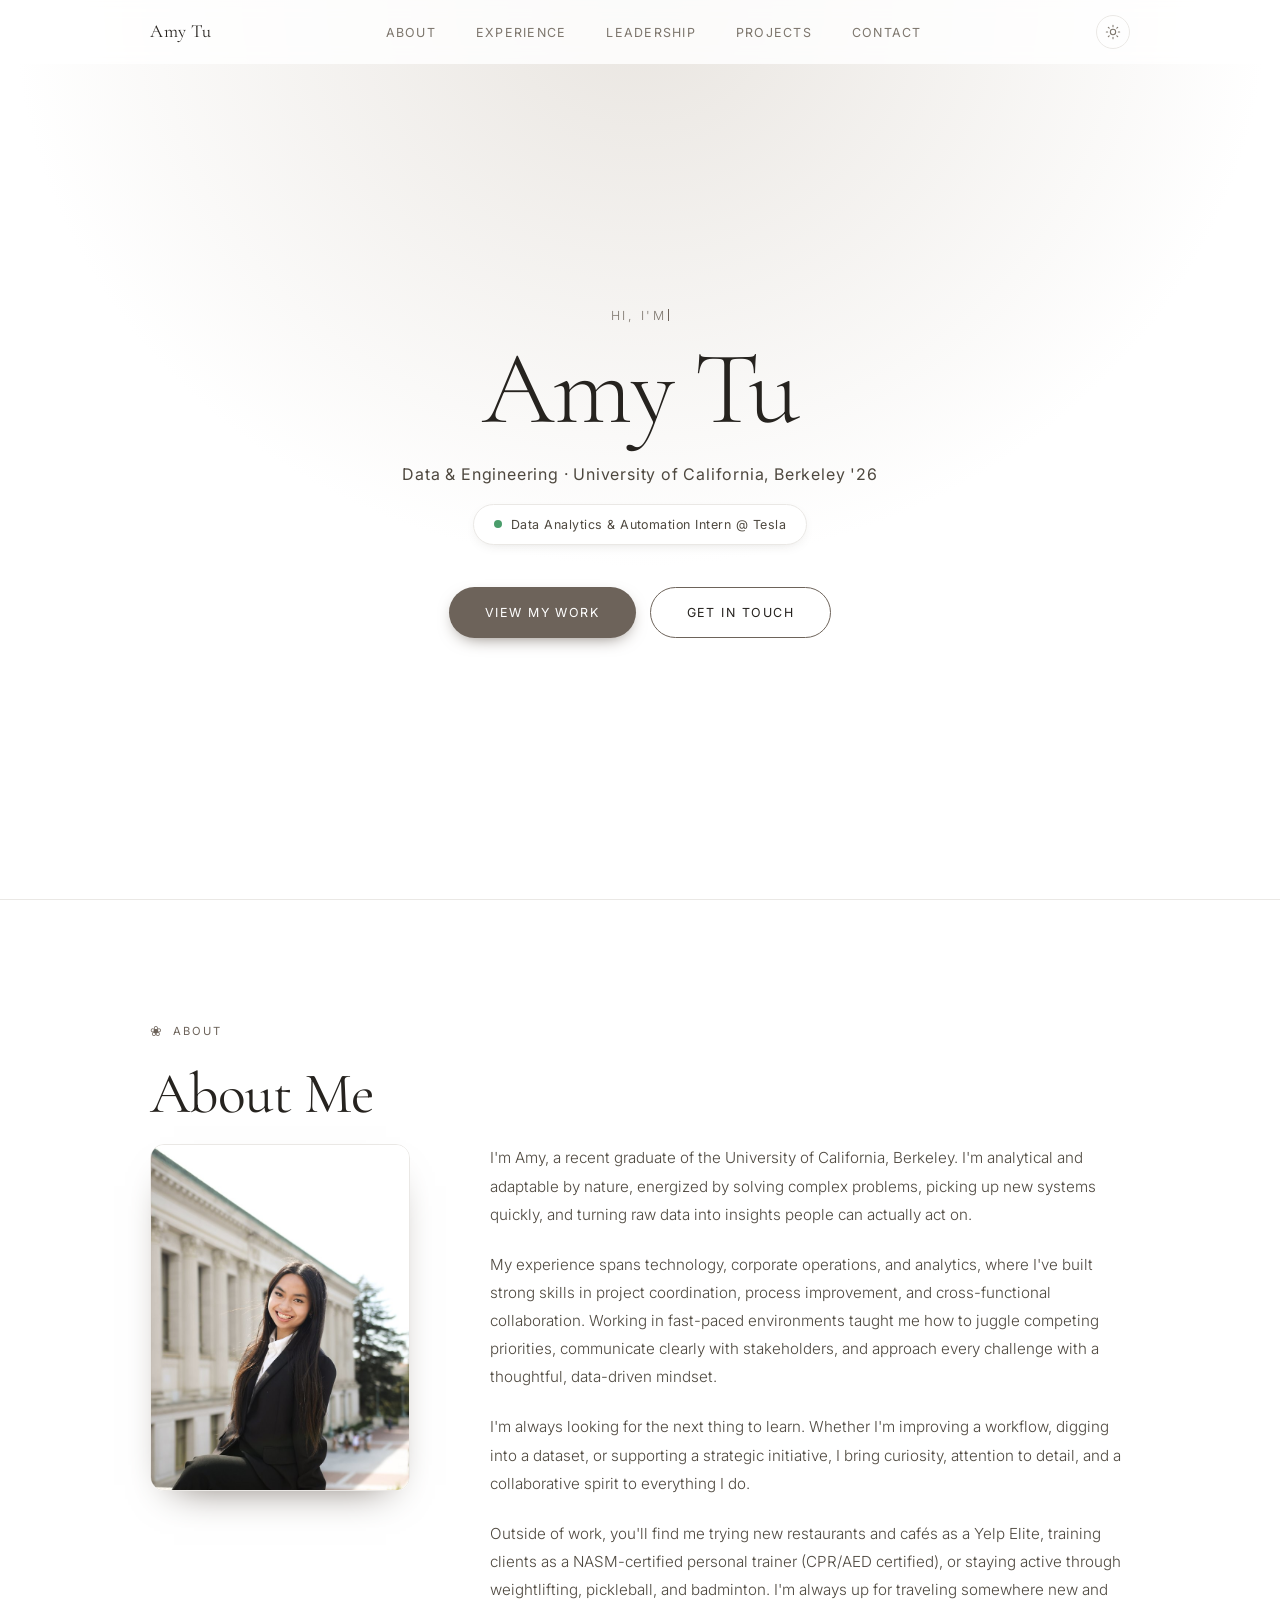
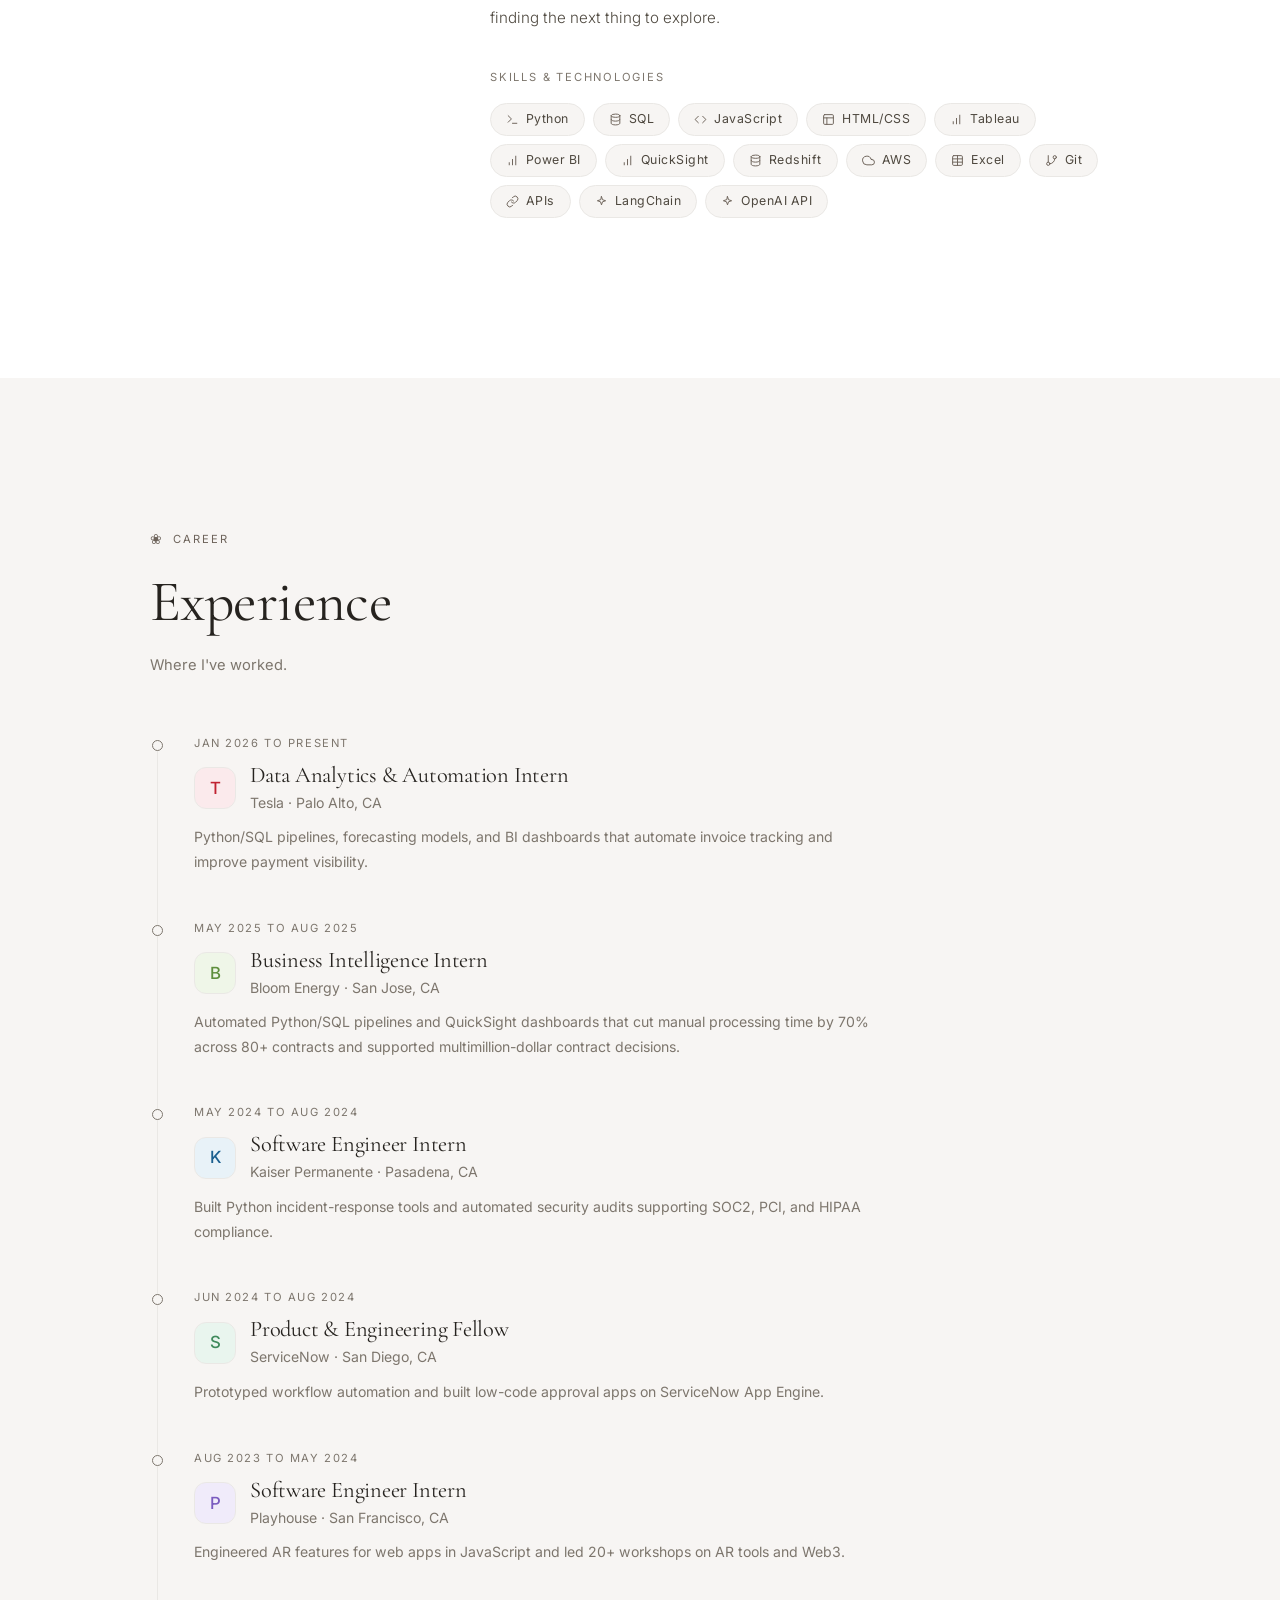
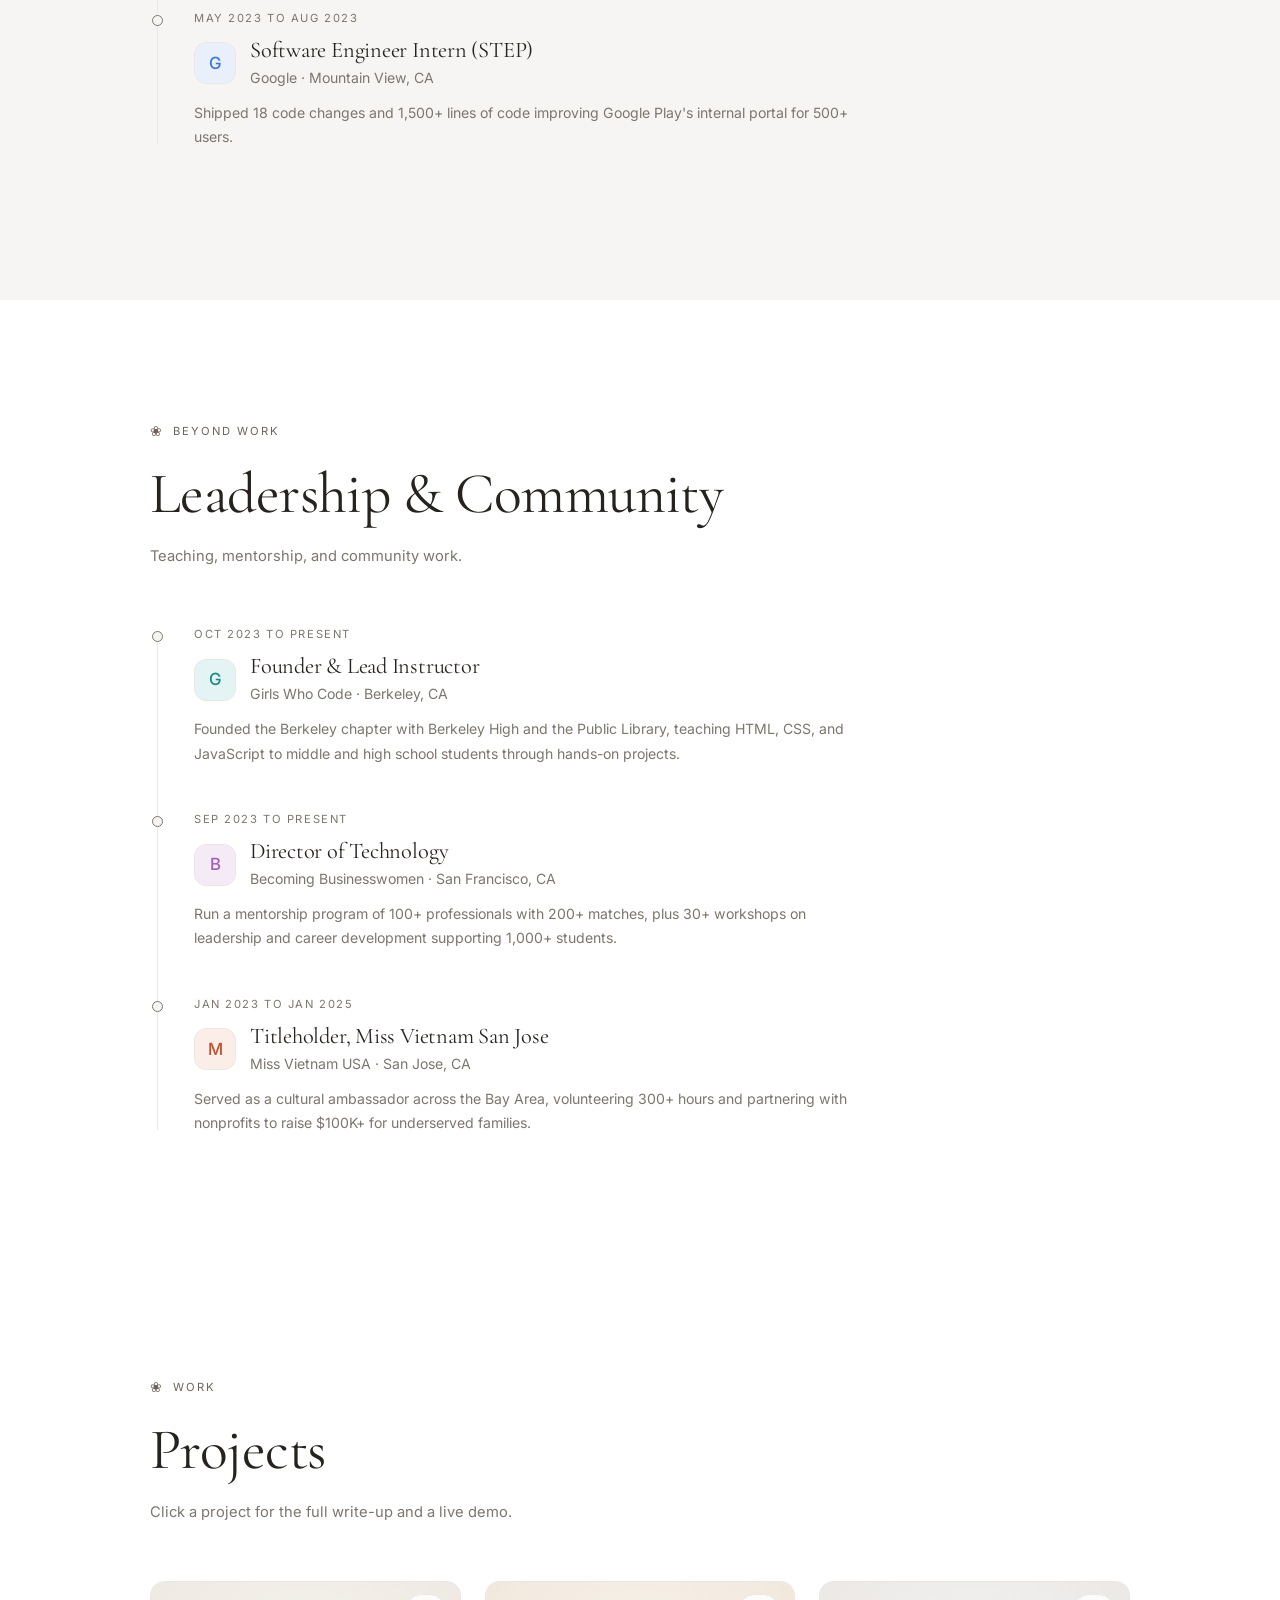
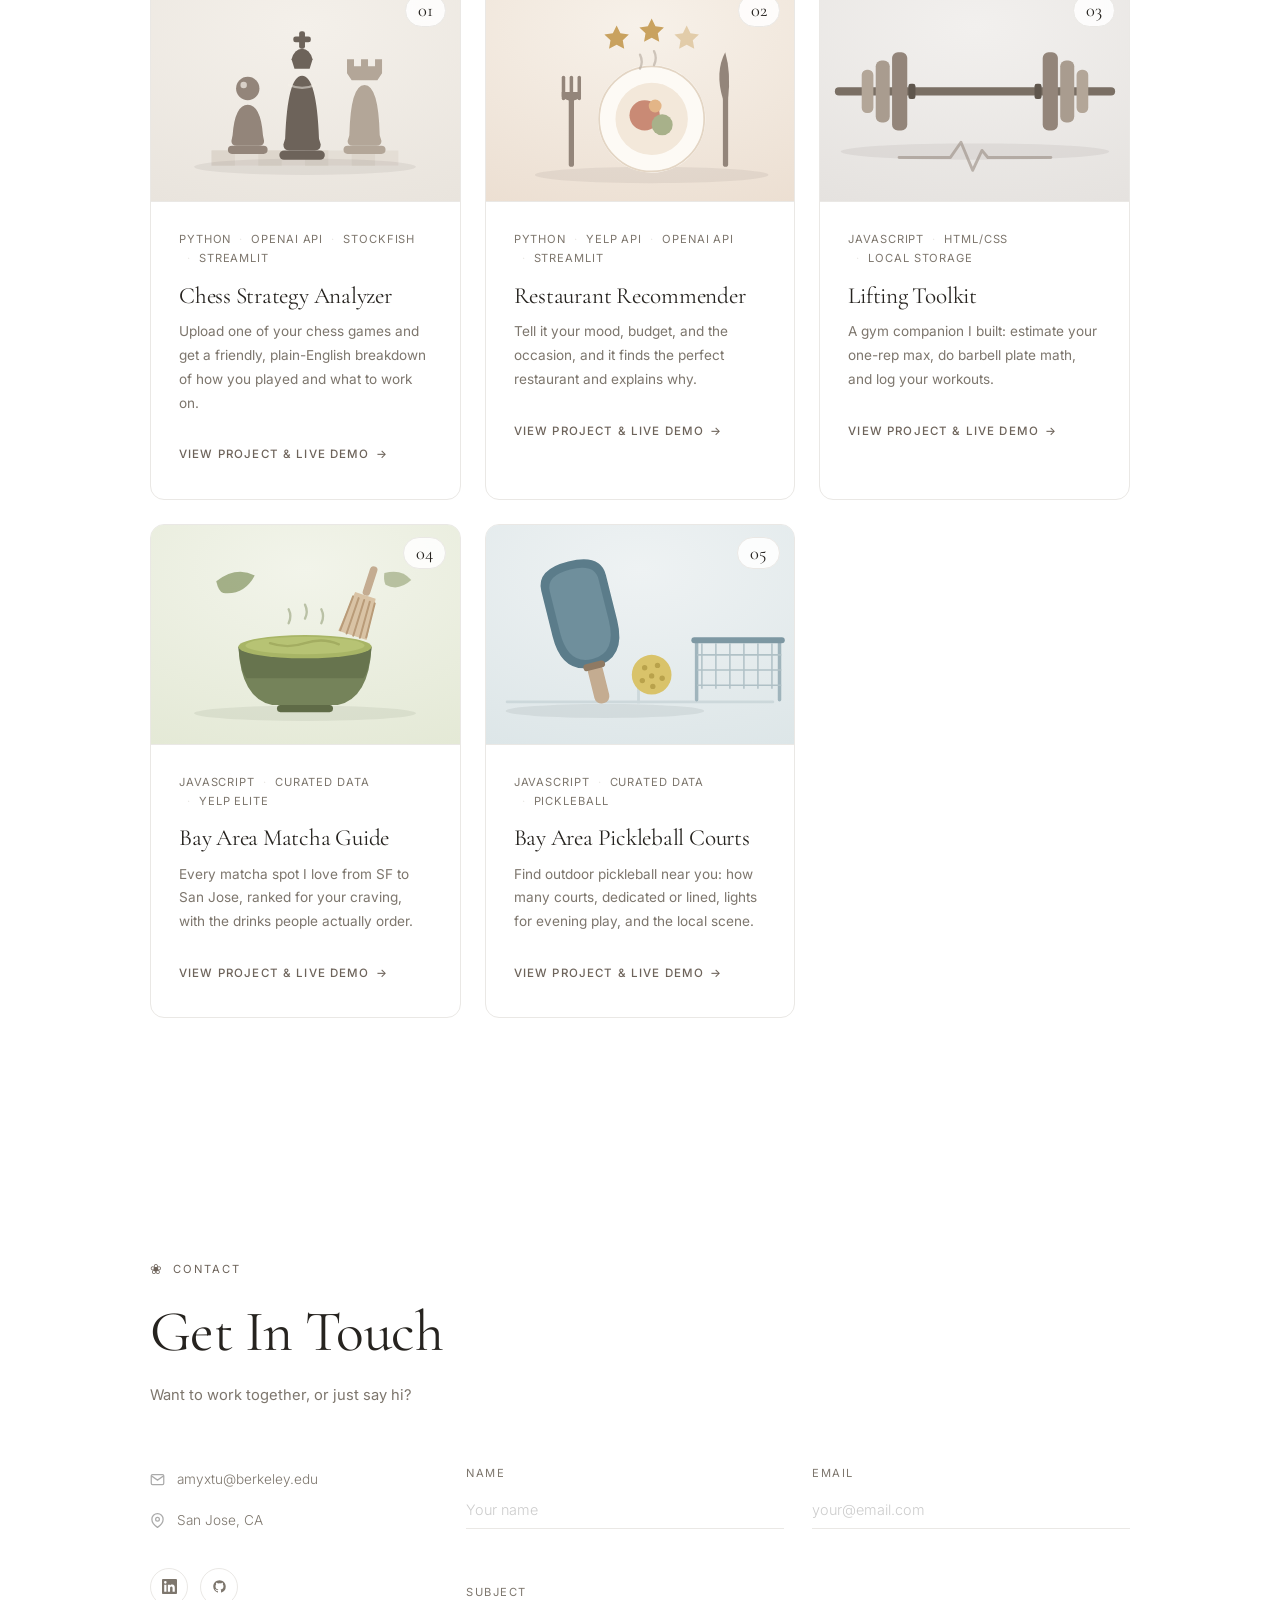
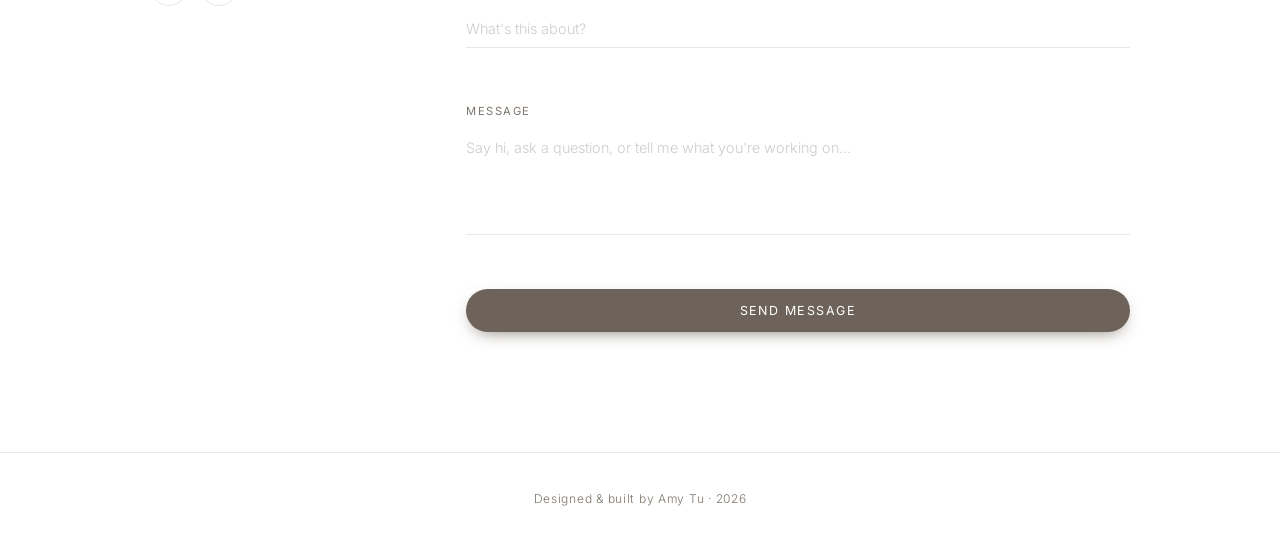
==== commit 82d5c8c2: "Remove cartoon avatar from hero; keep clean minimal hero" ====
--- a/index.html
+++ b/index.html
@@ -95,41 +95,6 @@
   <!-- Hero / Landing -->
   <section id="hero">
     <div class="hero-content">
-      <div class="hero-photo" role="img" aria-label="Cartoon illustration of Amy">
-        <svg class="cartoon" viewBox="0 0 200 200" xmlns="http://www.w3.org/2000/svg">
-          <circle cx="100" cy="100" r="100" fill="#efe9e2"/>
-          <!-- long hair (back) -->
-          <path d="M58 100 Q54 50 100 50 Q146 50 142 100 L150 184 Q150 190 143 189 Q135 150 130 118 L70 118 Q65 150 57 189 Q50 190 50 184 Z" fill="#2b2320"/>
-          <!-- blazer -->
-          <path d="M42 200 Q45 156 78 143 L122 143 Q155 156 158 200 Z" fill="#413830"/>
-          <!-- collar -->
-          <path d="M86 143 L100 166 L114 143 Z" fill="#f6f1ea"/>
-          <!-- neck -->
-          <rect x="90" y="120" width="20" height="27" rx="9" fill="#e6bfa0"/>
-          <!-- face -->
-          <ellipse cx="100" cy="95" rx="33" ry="37" fill="#f1d2b8"/>
-          <!-- ears -->
-          <circle cx="68" cy="97" r="6" fill="#f1d2b8"/>
-          <circle cx="132" cy="97" r="6" fill="#f1d2b8"/>
-          <!-- front hair / center-part bangs -->
-          <path d="M66 96 Q62 53 100 53 Q138 53 134 96 Q132 77 116 71 Q108 87 100 87 Q92 87 84 71 Q68 77 66 96 Z" fill="#2b2320"/>
-          <!-- eyebrows -->
-          <path d="M82 87 Q88 84 94 87" stroke="#3a2f28" stroke-width="2.4" fill="none" stroke-linecap="round"/>
-          <path d="M106 87 Q112 84 118 87" stroke="#3a2f28" stroke-width="2.4" fill="none" stroke-linecap="round"/>
-          <!-- eyes (blink) -->
-          <g class="eyes">
-            <ellipse cx="88" cy="97" rx="3.6" ry="4.9" fill="#2b2320"/>
-            <ellipse cx="112" cy="97" rx="3.6" ry="4.9" fill="#2b2320"/>
-            <circle cx="89.3" cy="95.4" r="1.1" fill="#fff"/>
-            <circle cx="113.3" cy="95.4" r="1.1" fill="#fff"/>
-          </g>
-          <!-- cheeks -->
-          <circle cx="80" cy="107" r="5" fill="#e79f86" opacity="0.45"/>
-          <circle cx="120" cy="107" r="5" fill="#e79f86" opacity="0.45"/>
-          <!-- smile -->
-          <path d="M91 109 Q100 118 109 109" stroke="#b06a5a" stroke-width="2.8" fill="none" stroke-linecap="round"/>
-        </svg>
-      </div>
       <p class="hero-greeting"><span id="typed" aria-label="hi, i'm"></span><span class="caret" aria-hidden="true"></span></p>
       <h1 class="hero-name">Amy Tu</h1>
       <p class="hero-tagline">Data &amp; Engineering · University of California, Berkeley '26</p>
--- a/styles.css
+++ b/styles.css
@@ -261,50 +261,6 @@
   padding: 40px 40px 60px;
   position: relative;
 }
-.hero-photo {
-  width: 140px;
-  height: 140px;
-  margin: 0 auto 30px;
-  border-radius: 50%;
-  overflow: hidden;
-  border: 4px solid var(--bg);
-  box-shadow: 0 14px 34px -14px rgba(60, 50, 40, 0.45), 0 0 0 1px var(--border);
-  opacity: 0;
-  animation:
-    photoFade 0.8s 0.1s forwards,
-    photoFloat 5.5s ease-in-out 1s infinite,
-    photoRing 3.4s ease-in-out 1s infinite;
-}
-@keyframes photoFade { to { opacity: 1; } }
-@keyframes photoFloat {
-  0%, 100% { transform: translateY(0); }
-  50%      { transform: translateY(-9px); }
-}
-@keyframes photoRing {
-  0%, 100% { box-shadow: 0 14px 34px -14px rgba(60,50,40,0.45), 0 0 0 1px var(--border), 0 0 0 0 rgba(109,99,90,0.30); }
-  50%      { box-shadow: 0 14px 34px -14px rgba(60,50,40,0.45), 0 0 0 1px var(--border), 0 0 0 13px rgba(109,99,90,0); }
-}
-@media (prefers-reduced-motion: reduce) {
-  .hero-photo { animation: photoFade 0.8s 0.1s forwards; }
-}
-.hero-photo:hover { animation-play-state: paused, paused, paused; }
-.hero-photo .cartoon {
-  width: 100%;
-  height: 100%;
-  display: block;
-}
-.hero-photo .eyes {
-  transform-box: fill-box;
-  transform-origin: center;
-  animation: blink 4.5s infinite;
-}
-@keyframes blink {
-  0%, 93%, 100% { transform: scaleY(1); }
-  96.5%         { transform: scaleY(0.1); }
-}
-@media (prefers-reduced-motion: reduce) {
-  .hero-photo .eyes { animation: none; }
-}
 .hero-greeting {
   font-size: 0.78rem;
   color: var(--text-muted);
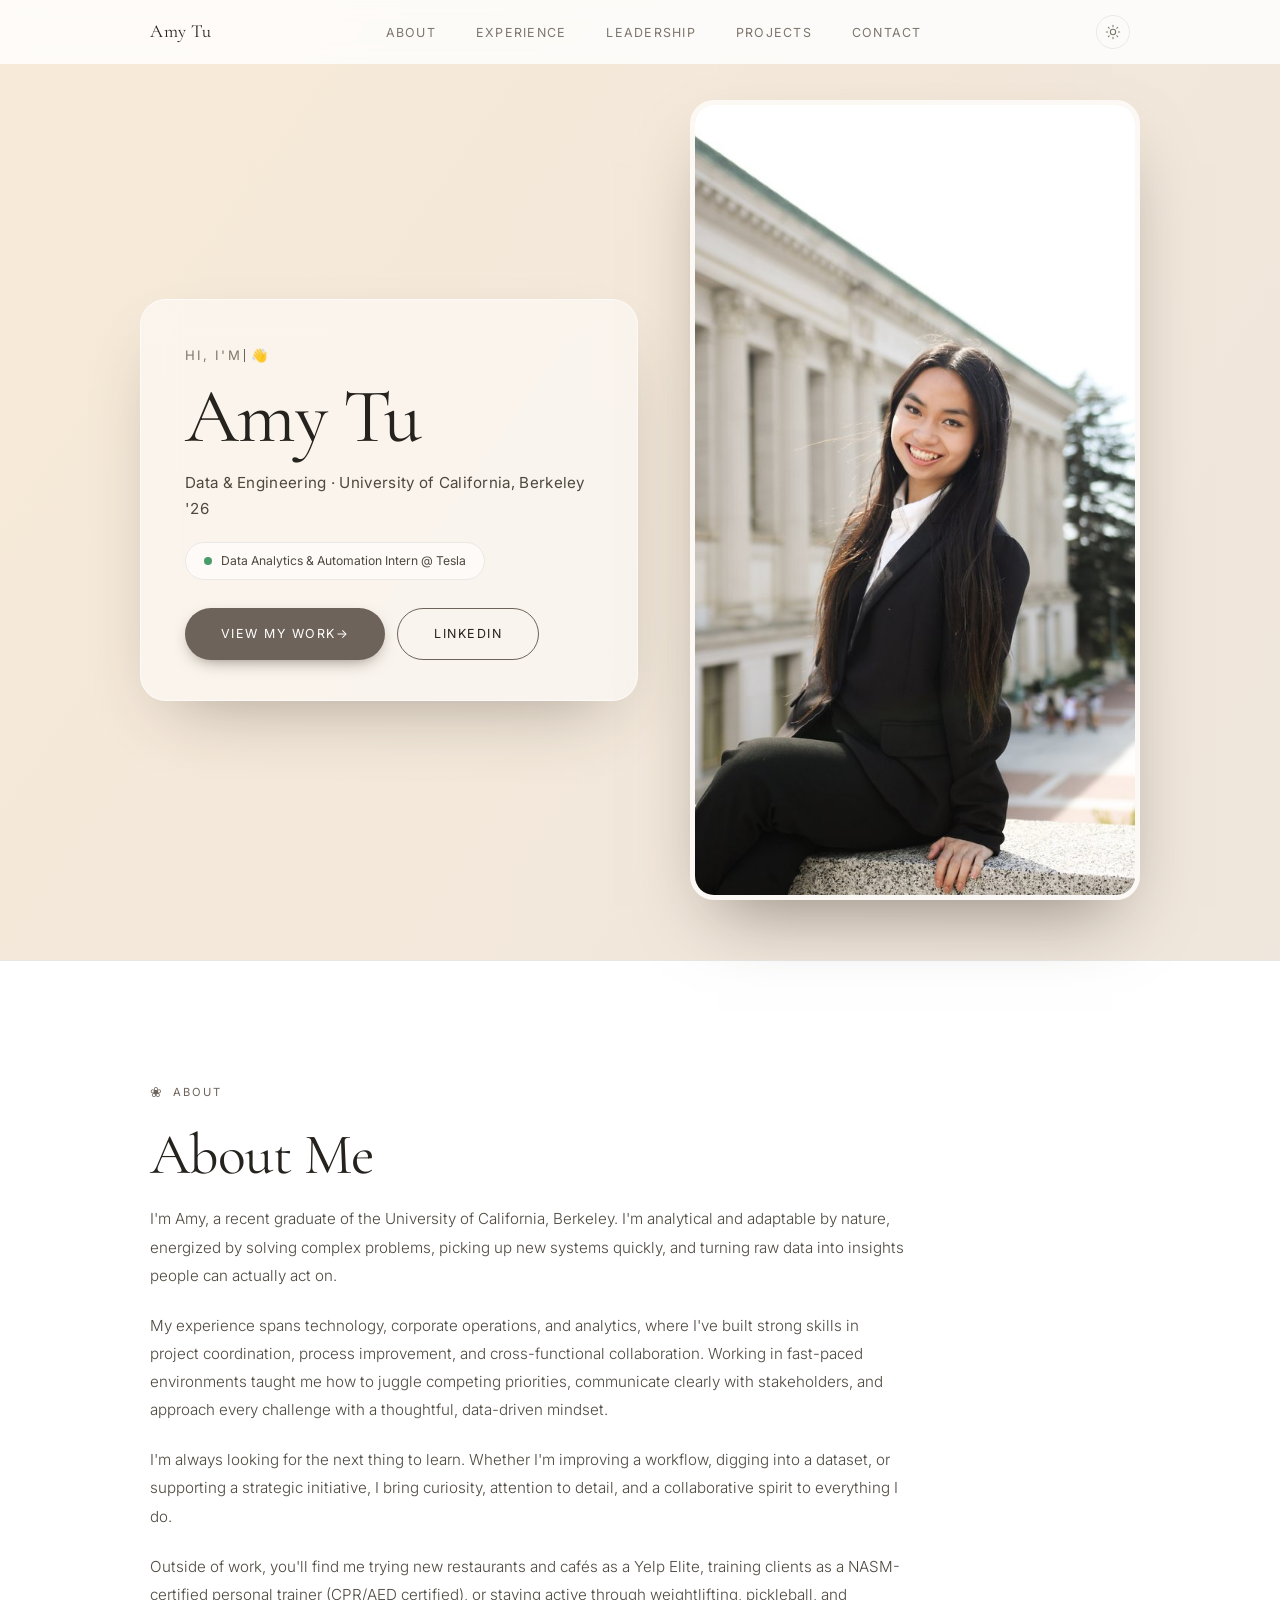
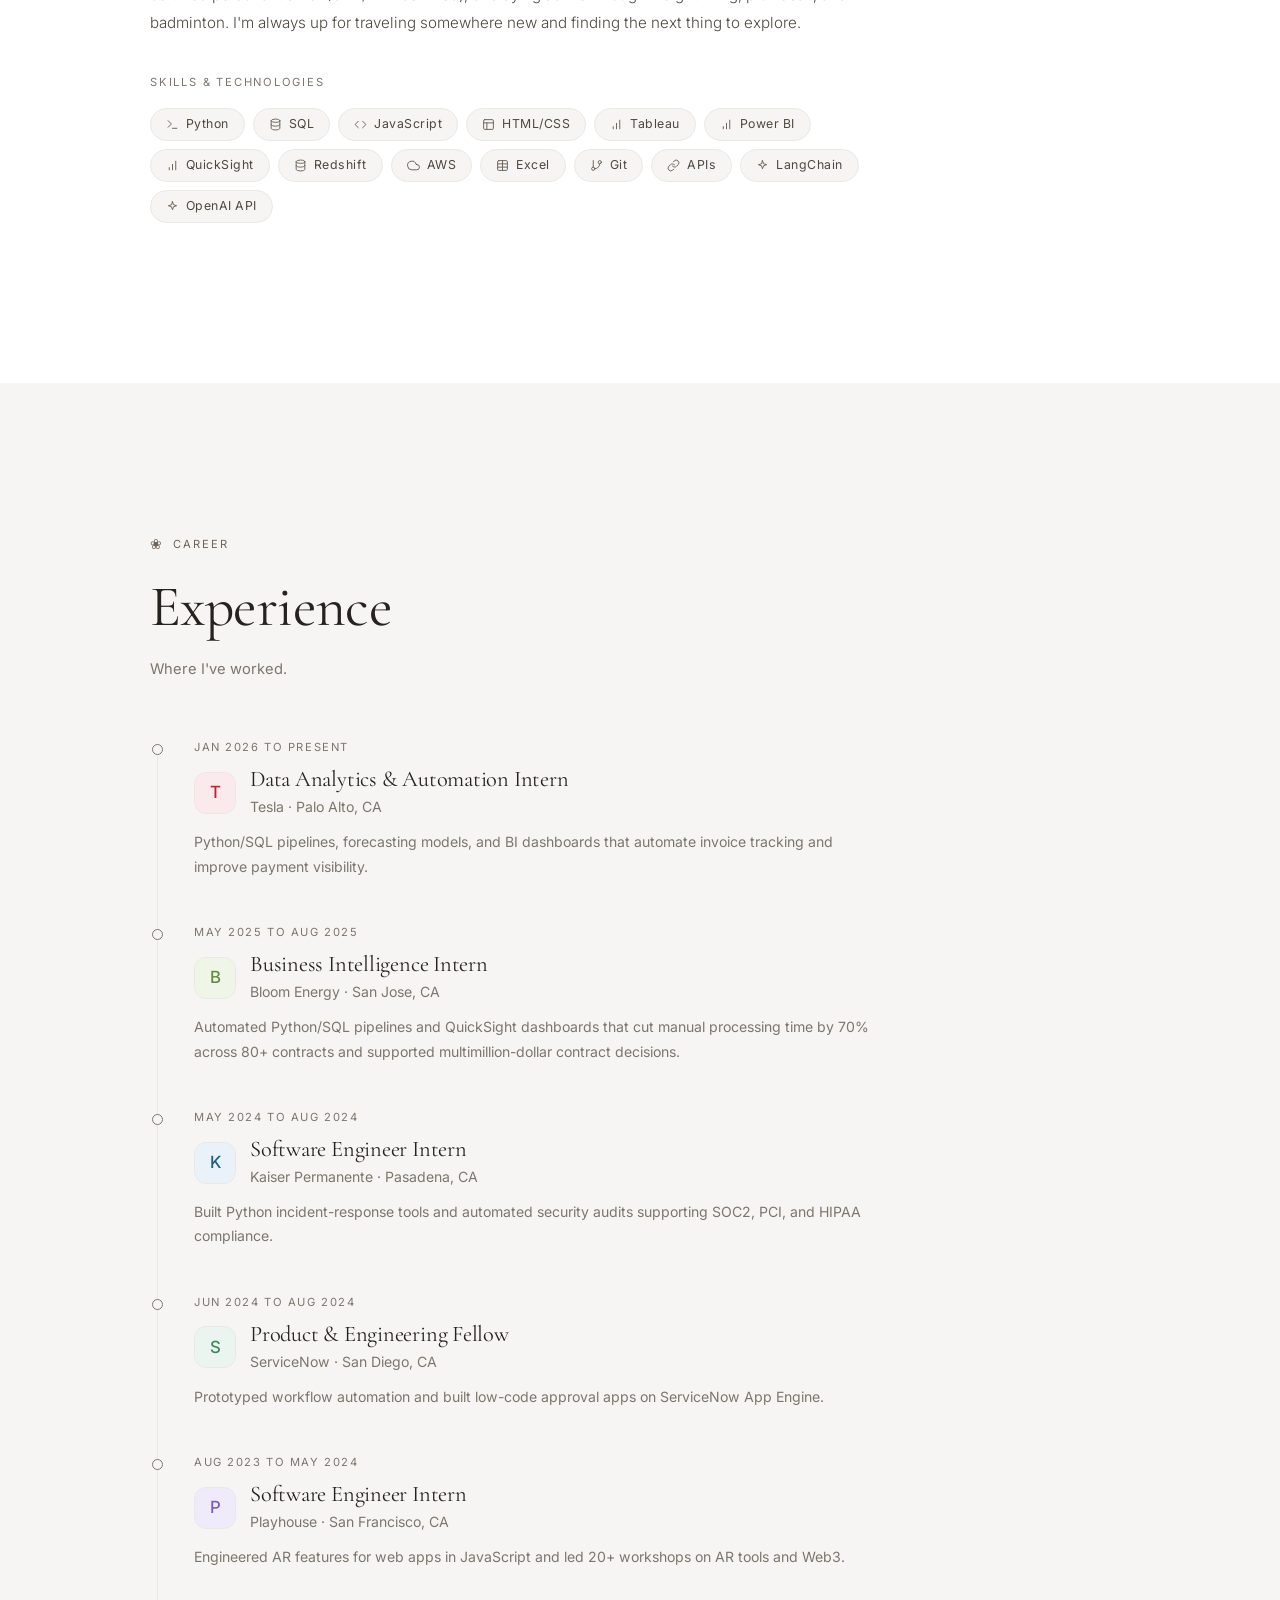
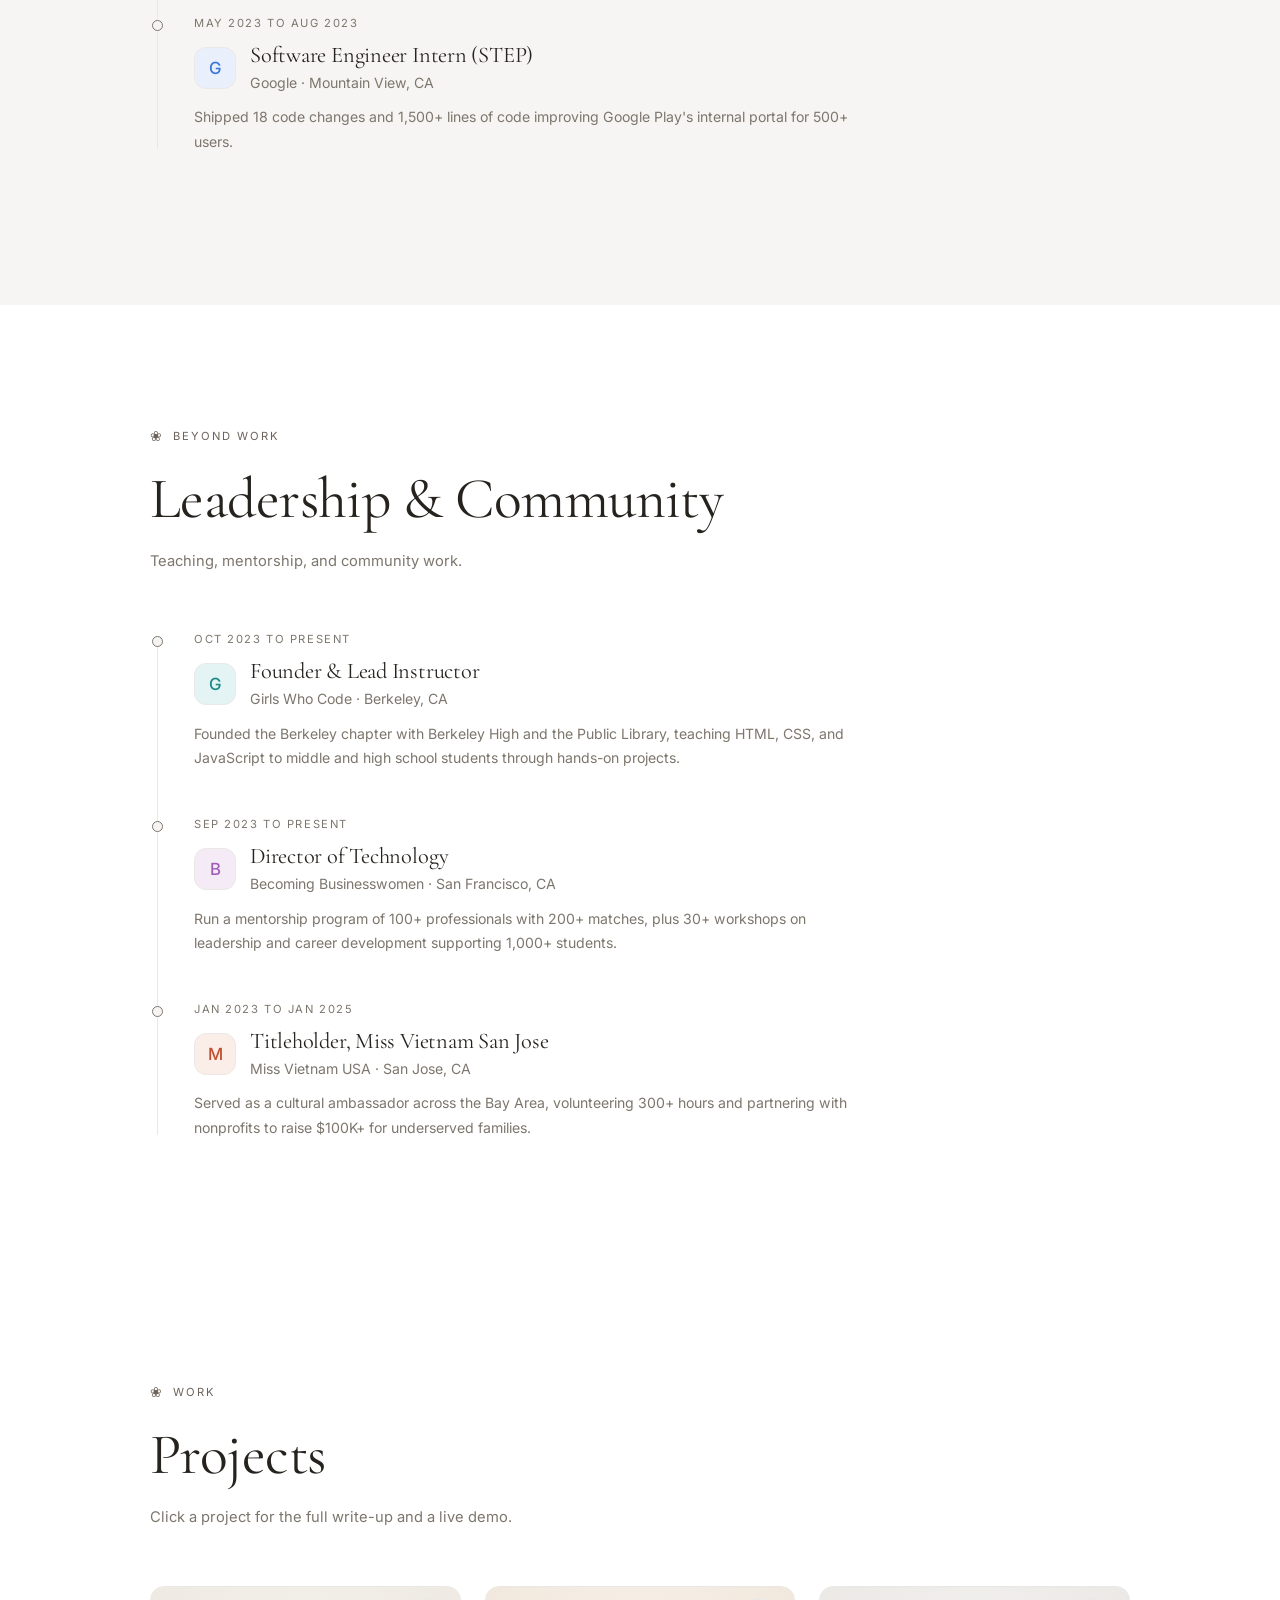
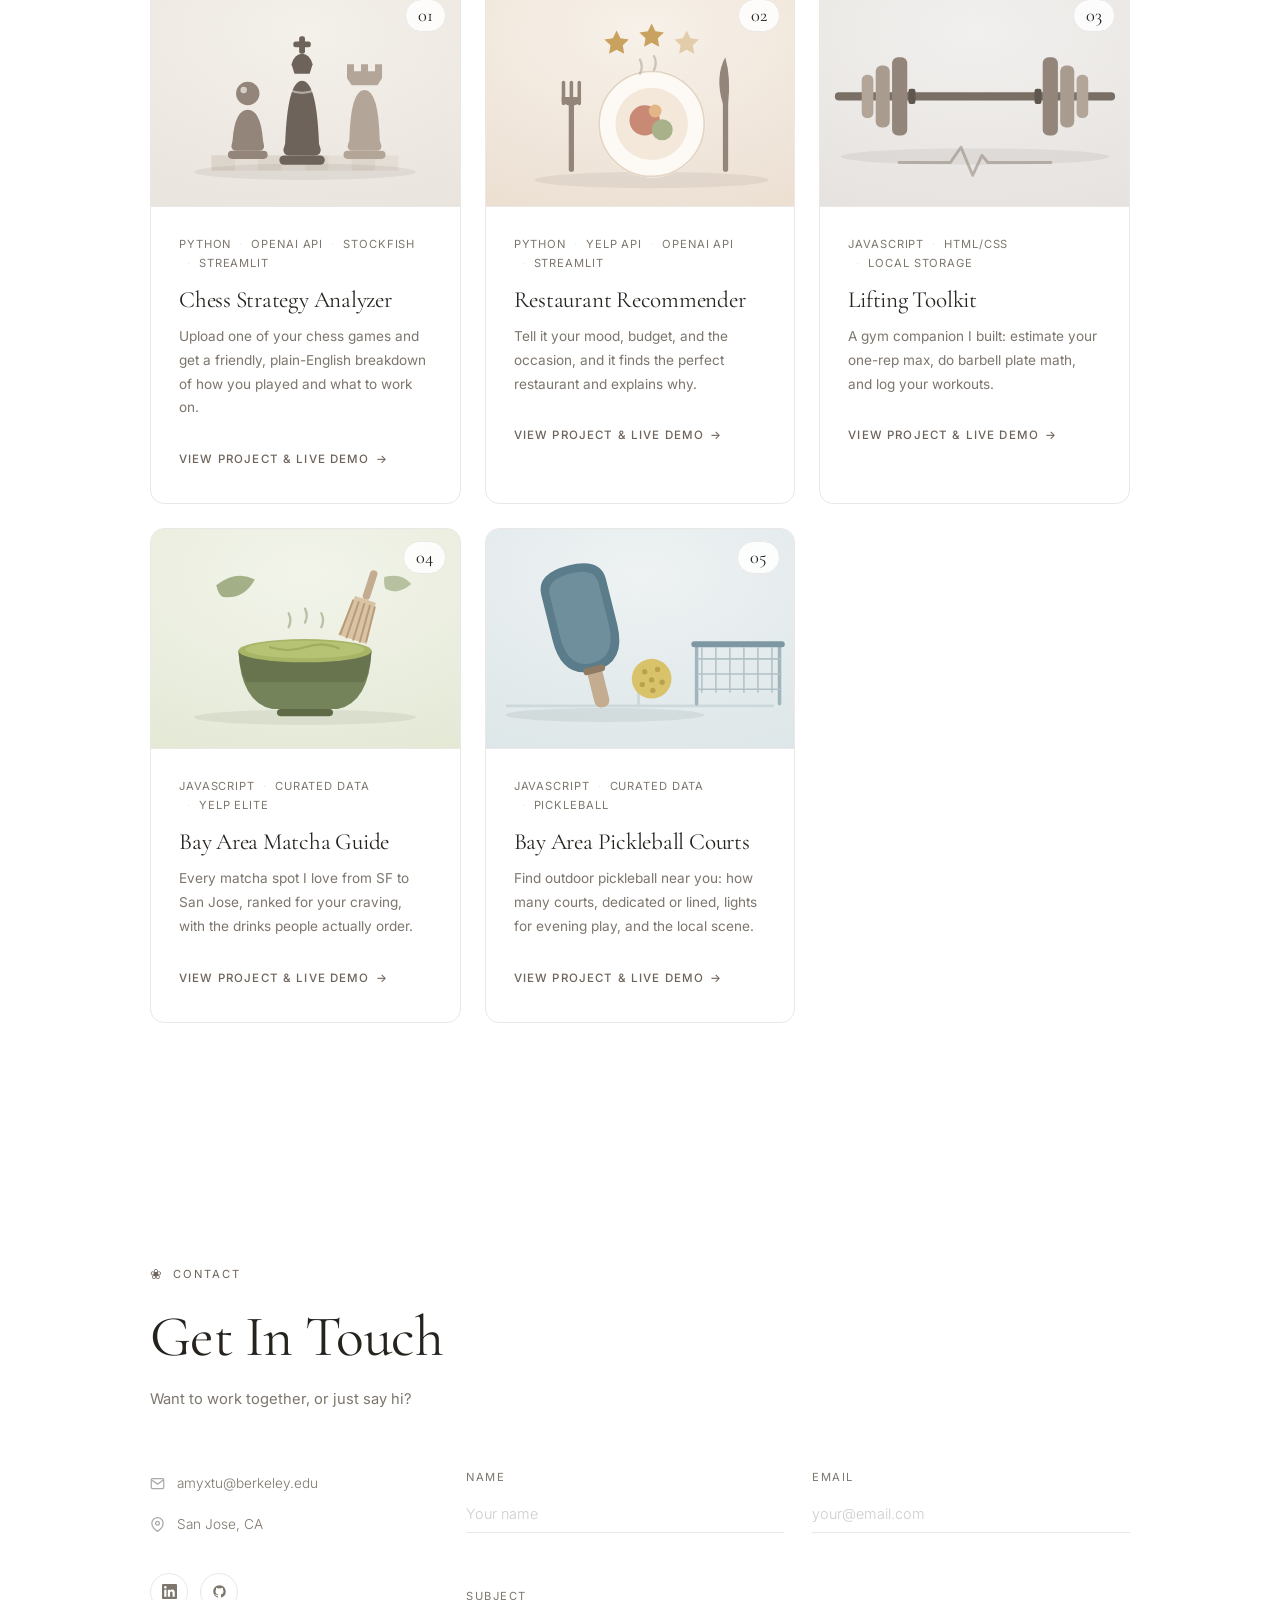
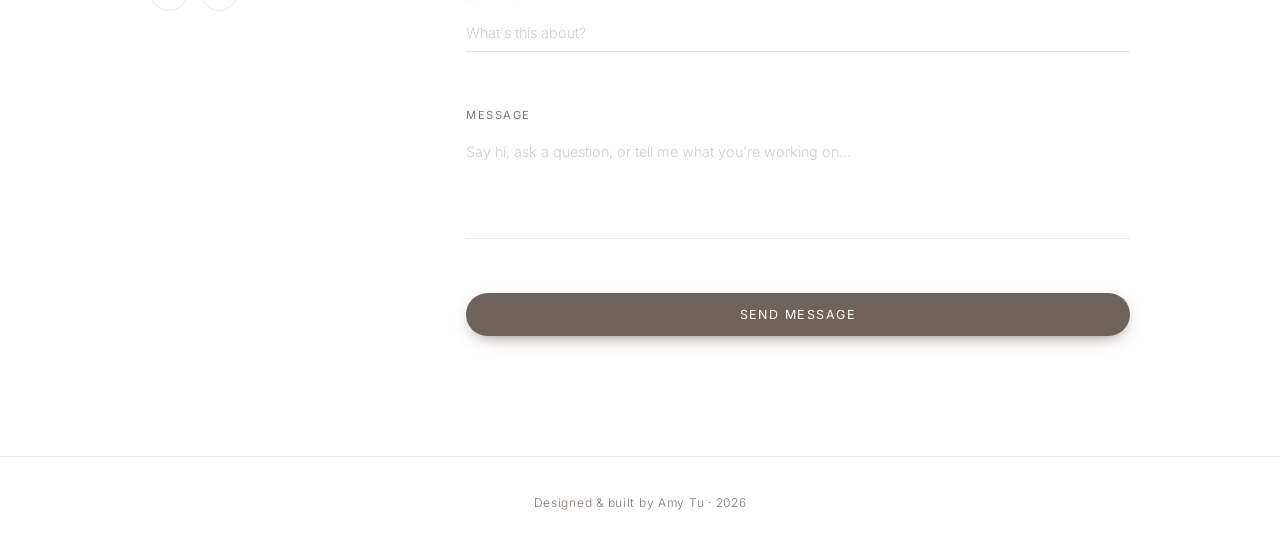
==== commit f1ddef23: "Redesign hero in a two-column glassmorphism style Inspired by kevinlee.one: split hero into a froste" ====
--- a/index.html
+++ b/index.html
@@ -94,14 +94,19 @@
 
   <!-- Hero / Landing -->
   <section id="hero">
-    <div class="hero-content">
-      <p class="hero-greeting"><span id="typed" aria-label="hi, i'm"></span><span class="caret" aria-hidden="true"></span></p>
-      <h1 class="hero-name">Amy Tu</h1>
-      <p class="hero-tagline">Data &amp; Engineering · University of California, Berkeley '26</p>
-      <p class="hero-status"><span class="status-dot"></span>Data Analytics &amp; Automation Intern @ Tesla</p>
-      <div class="hero-cta">
-        <a href="#projects" class="btn btn-primary">View My Work</a>
-        <a href="#contact" class="btn btn-secondary">Get In Touch</a>
+    <div class="hero-inner">
+      <div class="hero-card">
+        <p class="hero-greeting"><span id="typed" aria-label="hi, i'm"></span><span class="caret" aria-hidden="true"></span> <span class="wave" aria-hidden="true">👋</span></p>
+        <h1 class="hero-name">Amy Tu</h1>
+        <p class="hero-tagline">Data &amp; Engineering · University of California, Berkeley '26</p>
+        <p class="hero-status"><span class="status-dot"></span>Data Analytics &amp; Automation Intern @ Tesla</p>
+        <div class="hero-cta">
+          <a href="#projects" class="btn btn-primary">View My Work <span aria-hidden="true">&rarr;</span></a>
+          <a href="https://linkedin.com/in/amyxtu" target="_blank" rel="noopener" class="btn btn-secondary">LinkedIn</a>
+        </div>
+      </div>
+      <div class="hero-portrait">
+        <img src="Tu, Amy_Headshot.jpeg" alt="Amy Tu" width="640" height="800" />
       </div>
     </div>
   </section>
@@ -112,9 +117,6 @@
       <span class="section-label">About</span>
       <h2 class="section-title">About Me</h2>
       <div class="about-grid">
-        <div class="about-photo">
-          <img src="Tu, Amy_Headshot.jpeg" alt="Amy Tu" class="headshot" />
-        </div>
         <div class="about-text">
           <p>
             I'm Amy, a recent graduate of the University of California, Berkeley. I'm analytical and
--- a/styles.css
+++ b/styles.css
@@ -238,37 +238,62 @@
 
 /* ── Hero ─────────────────────────────────────── */
 #hero {
-  display: flex;
-  flex-direction: column;
   position: relative;
   min-height: 100vh;
   min-height: 100svh;
-  padding-top: var(--nav-h);
-  background:
-    radial-gradient(70% 90% at 50% 0%, var(--accent-soft) 0%, transparent 70%),
-    var(--bg);
+  display: flex;
+  align-items: center;
+  padding: calc(var(--nav-h) + 36px) 0 60px;
+  background: linear-gradient(125deg, #f7ead8 0%, #efe6dc 32%, #e7ece2 64%, #ece1e6 100%);
+  background-size: 300% 300%;
+  animation: heroGradient 22s ease infinite;
   border-bottom: 1px solid var(--border);
 }
-
-/* Centered intro content fills the viewport */
-.hero-content {
-  flex: 1;
-  display: flex;
-  flex-direction: column;
-  align-items: center;
-  justify-content: center;
-  text-align: center;
-  padding: 40px 40px 60px;
-  position: relative;
+@keyframes heroGradient {
+  0%, 100% { background-position: 0% 50%; }
+  50%      { background-position: 100% 50%; }
+}
+
+.hero-inner {
+  width: 100%;
+  max-width: 1080px;
+  margin: 0 auto;
+  padding: 0 40px;
+  display: grid;
+  grid-template-columns: 1.05fr 0.95fr;
+  gap: 52px;
+  align-items: center;
+}
+
+.hero-card {
+  background: rgba(255, 255, 255, 0.5);
+  backdrop-filter: blur(18px);
+  -webkit-backdrop-filter: blur(18px);
+  border: 1px solid rgba(255, 255, 255, 0.65);
+  border-radius: 26px;
+  padding: 44px 44px 40px;
+  box-shadow: 0 30px 70px -34px rgba(60, 50, 40, 0.45);
+  opacity: 0;
+  animation: fadeUp 0.8s 0.1s forwards;
 }
 .hero-greeting {
-  font-size: 0.78rem;
-  color: var(--text-muted);
-  font-weight: 300;
-  letter-spacing: 0.2em;
-  text-transform: uppercase;
-  margin-bottom: 14px;
+  font-size: 0.82rem;
+  color: var(--text-muted);
+  font-weight: 400;
+  letter-spacing: 0.16em;
+  text-transform: uppercase;
+  margin-bottom: 12px;
   min-height: 1.2em;
+}
+.wave {
+  display: inline-block;
+  transform-origin: 70% 80%;
+  animation: wave 2.6s ease-in-out infinite;
+}
+@keyframes wave {
+  0%, 60%, 100% { transform: rotate(0deg); }
+  10%, 30%      { transform: rotate(14deg); }
+  20%           { transform: rotate(-8deg); }
 }
 .caret {
   display: inline-block;
@@ -285,39 +310,32 @@
 }
 .hero-name {
   font-family: 'Cormorant Garamond', serif;
-  font-weight: 300;
-  font-size: clamp(3.6rem, 8.5vw, 6.5rem);
-  line-height: 0.95;
+  font-weight: 400;
+  font-size: clamp(3.2rem, 6vw, 5rem);
+  line-height: 0.98;
   letter-spacing: -0.02em;
-  margin-bottom: 22px;
-  opacity: 0;
-  animation: fadeUp 0.8s 0.3s forwards;
+  margin-bottom: 16px;
+  color: var(--text);
 }
 .hero-tagline {
-  font-size: 1rem;
+  font-size: 0.95rem;
   color: var(--text-light);
   font-weight: 400;
-  letter-spacing: 0.05em;
-  margin-bottom: 16px;
-  opacity: 0;
-  animation: fadeUp 0.8s 0.45s forwards;
+  letter-spacing: 0.02em;
+  margin-bottom: 20px;
 }
 .hero-status {
   display: inline-flex;
   align-items: center;
   gap: 9px;
-  margin: 0 auto 42px;
-  padding: 9px 20px;
-  font-size: 0.78rem;
-  font-weight: 400;
-  letter-spacing: 0.04em;
+  margin: 0 0 28px;
+  padding: 8px 18px;
+  font-size: 0.76rem;
+  font-weight: 400;
   color: var(--text-light);
-  background: var(--bg);
+  background: rgba(255, 255, 255, 0.55);
   border: 1px solid var(--border);
   border-radius: 999px;
-  box-shadow: 0 4px 14px -8px rgba(60, 50, 40, 0.25);
-  opacity: 0;
-  animation: fadeUp 0.8s 0.68s forwards;
 }
 .status-dot {
   width: 8px;
@@ -331,38 +349,48 @@
   0%, 100% { box-shadow: 0 0 0 0 rgba(74, 157, 107, 0.45); }
   50%      { box-shadow: 0 0 0 5px rgba(74, 157, 107, 0); }
 }
-
 .hero-cta {
   display: flex;
-  gap: 14px;
-  justify-content: center;
+  gap: 12px;
   flex-wrap: wrap;
+}
+
+.hero-portrait {
   opacity: 0;
-  animation: fadeUp 0.8s 0.75s forwards;
+  animation: fadeUp 0.8s 0.25s forwards;
+}
+.hero-portrait img {
+  width: 100%;
+  aspect-ratio: 4 / 5;
+  object-fit: cover;
+  object-position: center 18%;
+  border-radius: 24px;
+  border: 5px solid rgba(255, 255, 255, 0.72);
+  box-shadow: 0 34px 70px -28px rgba(60, 50, 40, 0.55);
+}
+
+[data-theme="dark"] #hero {
+  background: linear-gradient(125deg, #221e25, #1c1a1f, #1a1d1c, #201b20);
+  background-size: 300% 300%;
+  animation: heroGradient 22s ease infinite;
+}
+[data-theme="dark"] .hero-card {
+  background: rgba(36, 33, 39, 0.5);
+  border-color: rgba(255, 255, 255, 0.08);
+}
+[data-theme="dark"] .hero-status { background: rgba(36, 33, 39, 0.5); }
+[data-theme="dark"] .hero-portrait img { border-color: rgba(255, 255, 255, 0.12); }
+
+@media (prefers-reduced-motion: reduce) {
+  #hero, [data-theme="dark"] #hero { animation: none; }
+  .wave { animation: none; }
 }
 
 /* ── About ────────────────────────────────────── */
 #about { padding: 120px 0; }
 
 .about-grid {
-  display: grid;
-  grid-template-columns: 260px 1fr;
-  gap: 80px;
-  align-items: start;
-}
-.about-photo {
-  position: sticky;
-  top: calc(var(--nav-h) + 40px);
-}
-.headshot {
-  width: 100%;
-  aspect-ratio: 3 / 4;
-  object-fit: cover;
-  object-position: center top;
-  display: block;
-  border: 1px solid var(--border);
-  border-radius: var(--radius);
-  box-shadow: 0 18px 40px -24px var(--accent);
+  max-width: 760px;
 }
 
 .about-text > p {
@@ -816,26 +844,27 @@
     z-index: 90;
   }
 
-  .hero-content { padding: 40px 24px 60px; }
+  .hero-inner {
+    grid-template-columns: 1fr;
+    gap: 30px;
+    padding: 0 24px;
+  }
+  .hero-portrait { order: -1; max-width: 240px; margin: 0 auto; }
+  .hero-card { padding: 34px 28px 30px; }
 
   #about, #experience, #leadership, #projects, #contact { padding: 100px 0; }
 
-  .about-grid,
   .contact-grid {
     grid-template-columns: 1fr;
     gap: 48px;
   }
-  .about-photo {
-    position: static;
-    max-width: 200px;
-  }
   .form-row { grid-template-columns: 1fr; }
   .section-sub { margin-bottom: 48px; }
 }
 
 @media (max-width: 480px) {
-  .hero-name { font-size: clamp(3rem, 15vw, 4.2rem); }
-  .hero-cta { flex-direction: column; align-items: center; }
+  .hero-cta { flex-direction: column; align-items: stretch; }
+  .hero-cta .btn { justify-content: center; }
   .projects-grid { grid-template-columns: 1fr; }
   .hero-status { font-size: 0.68rem; padding: 7px 13px; }
 }
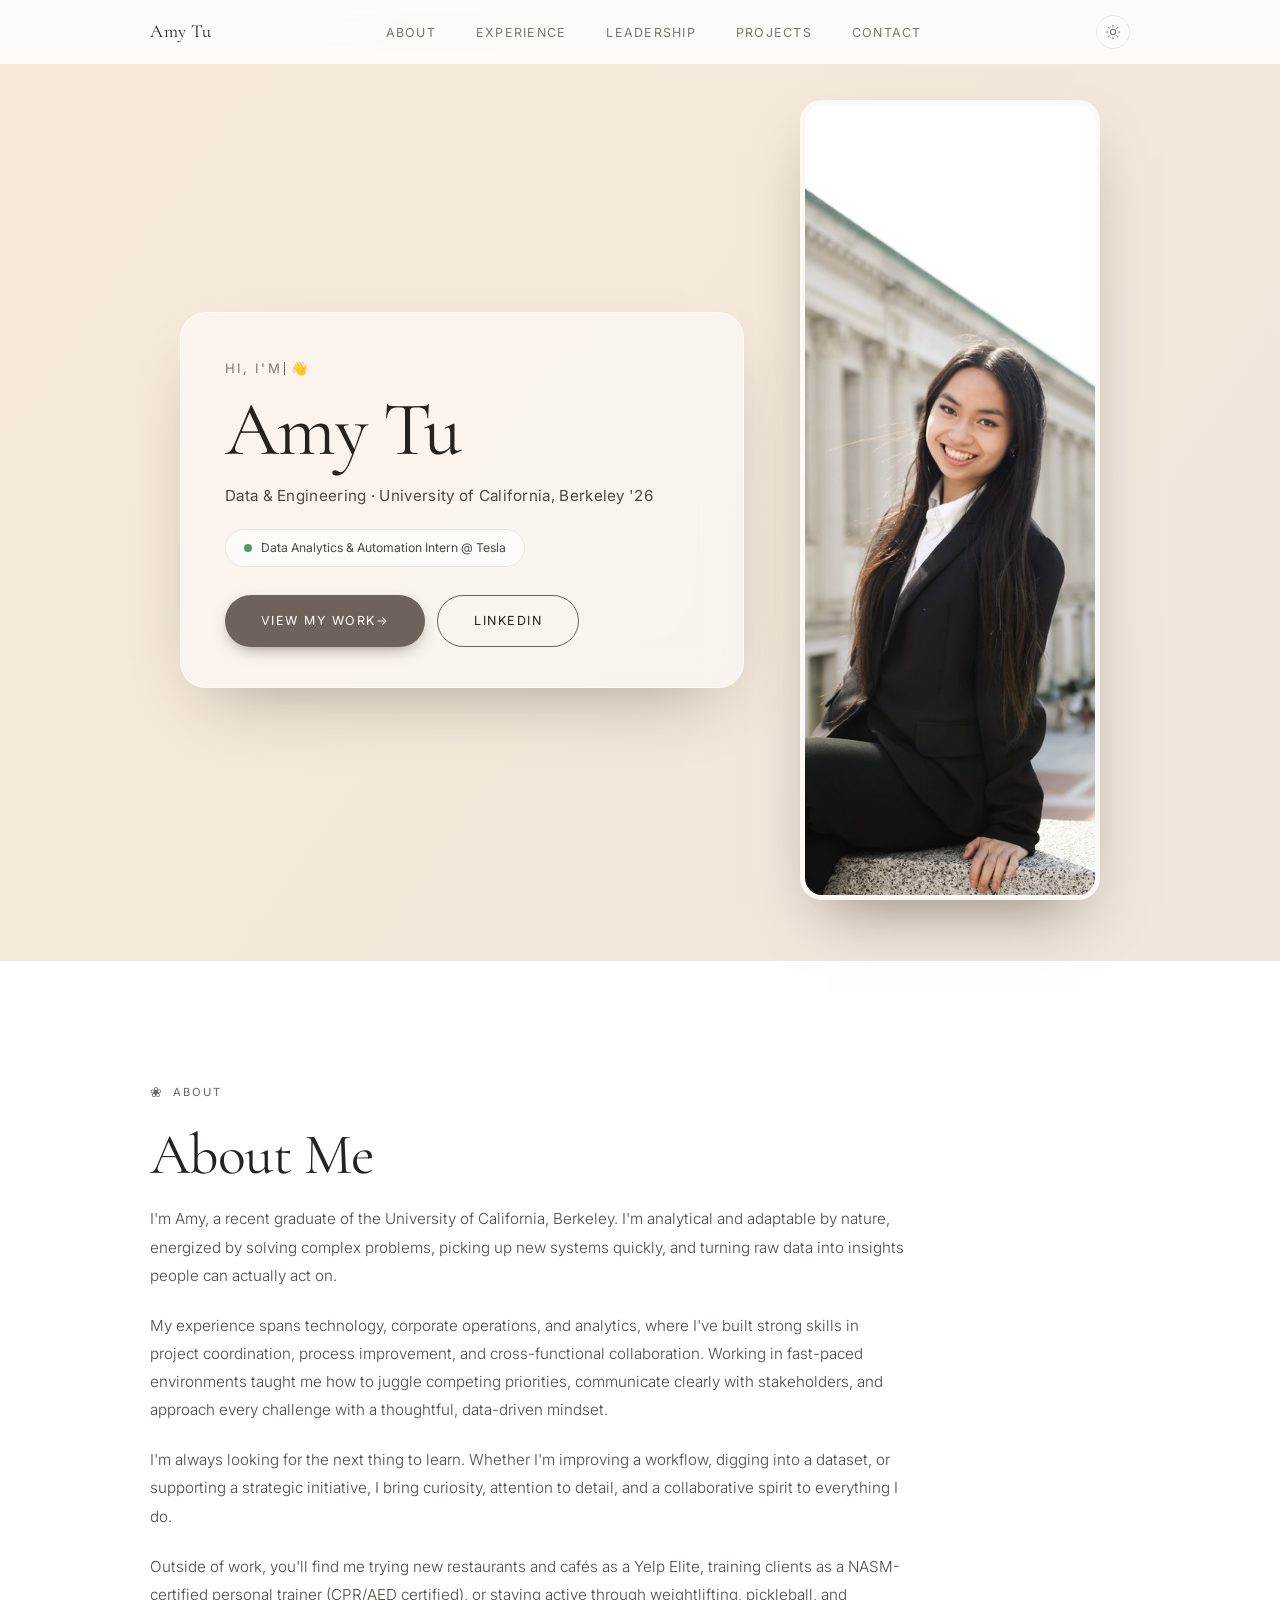
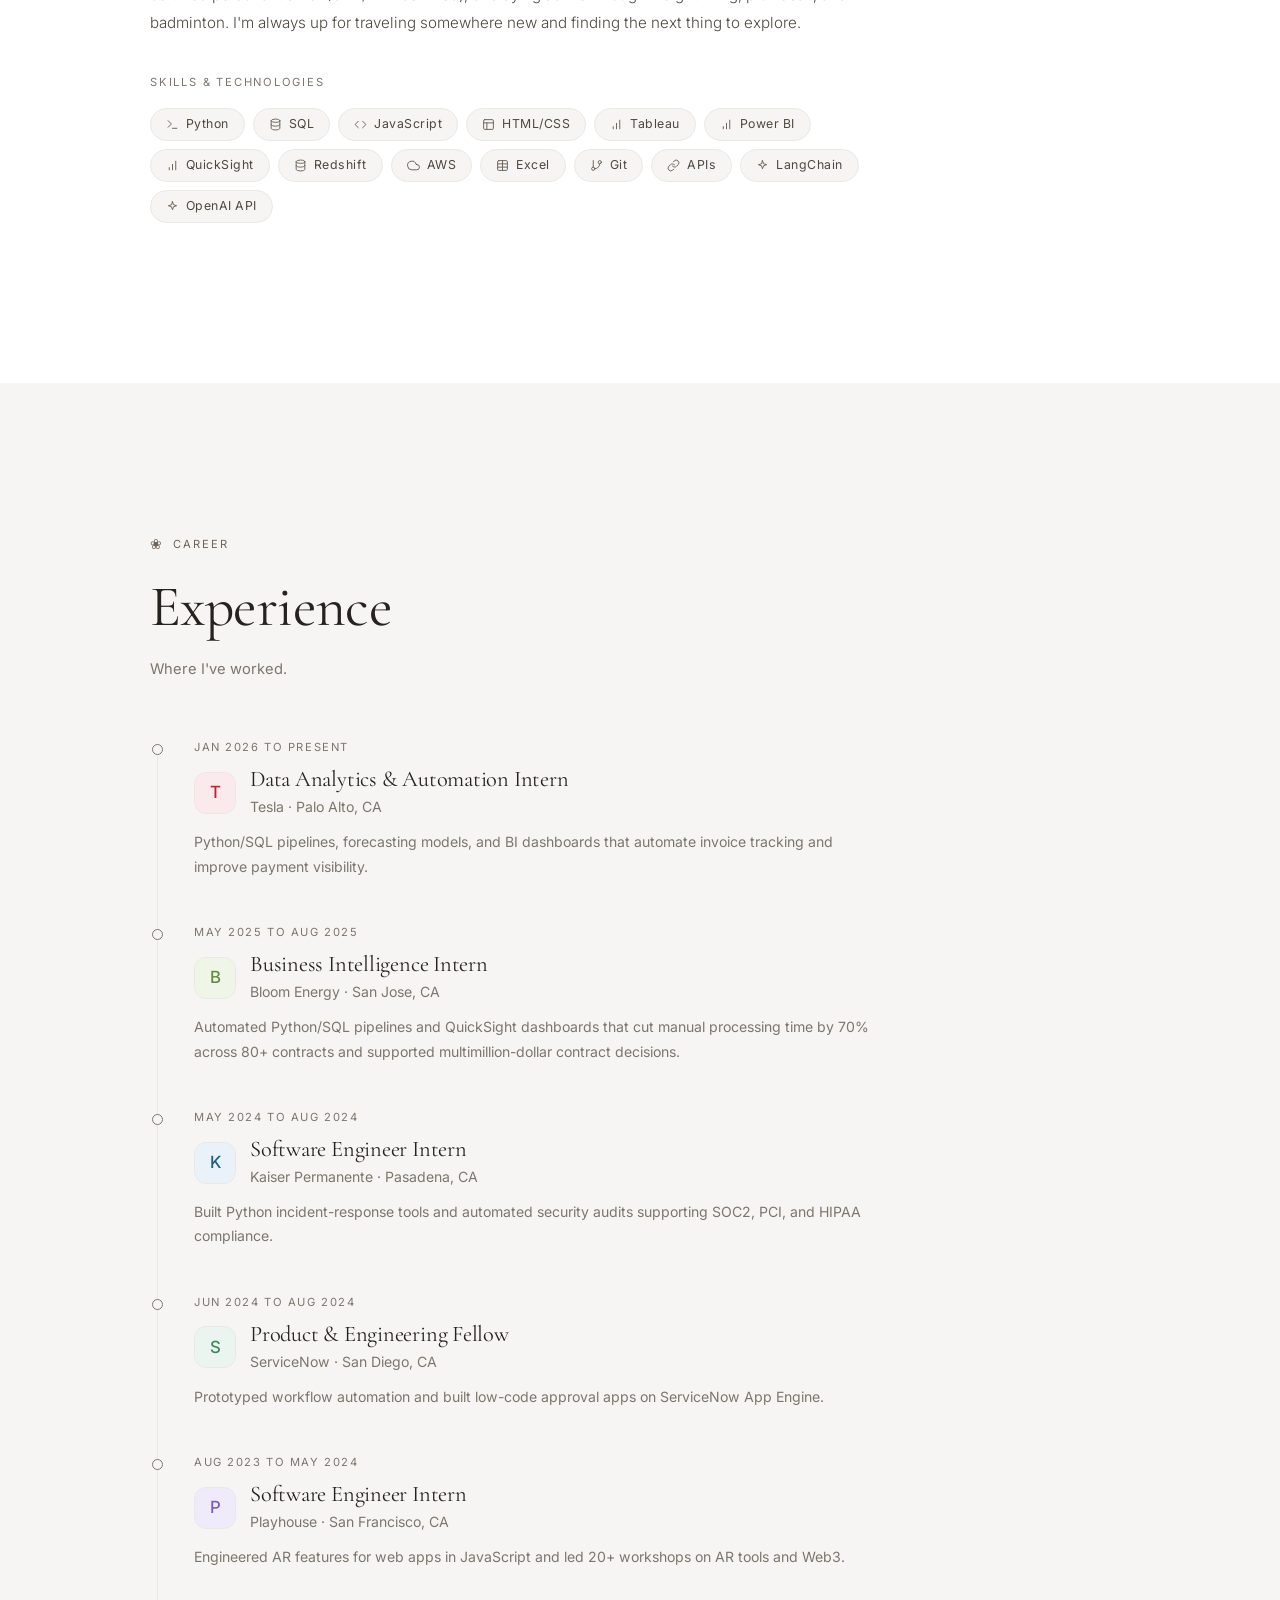
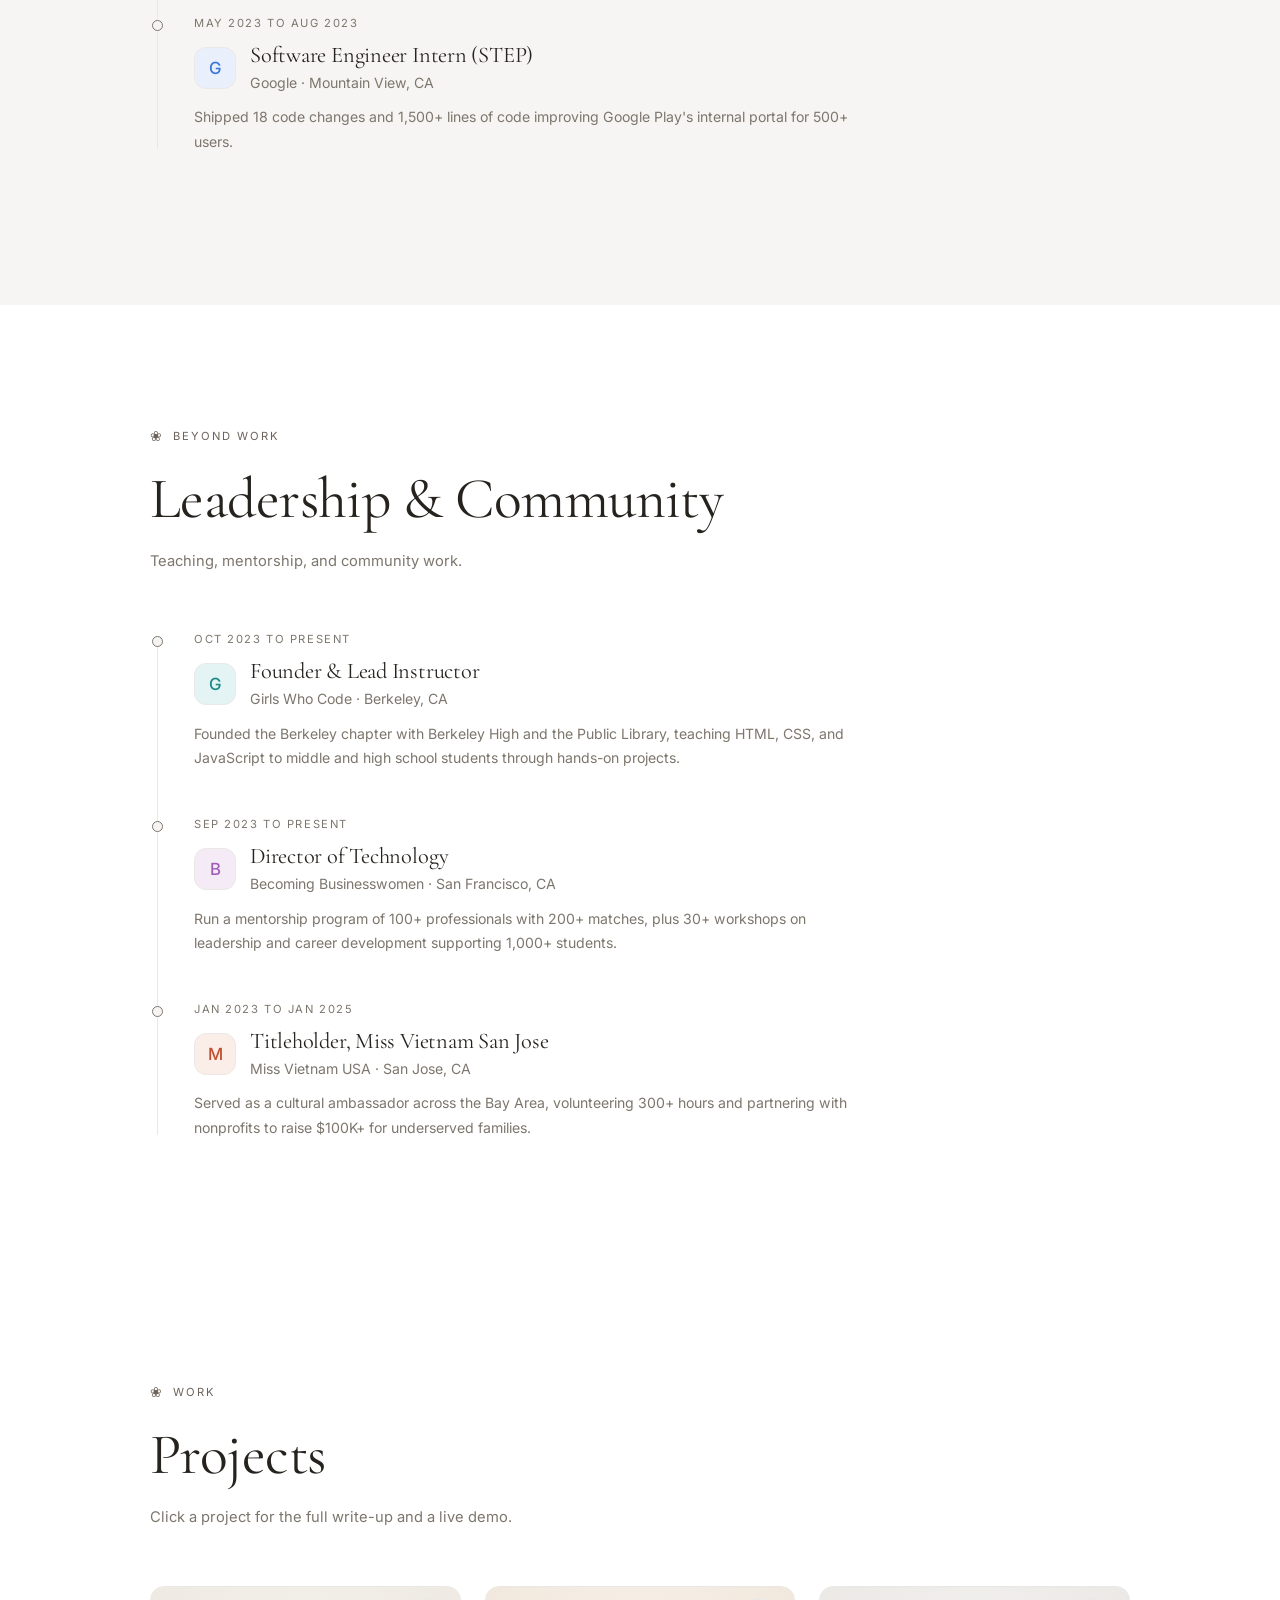
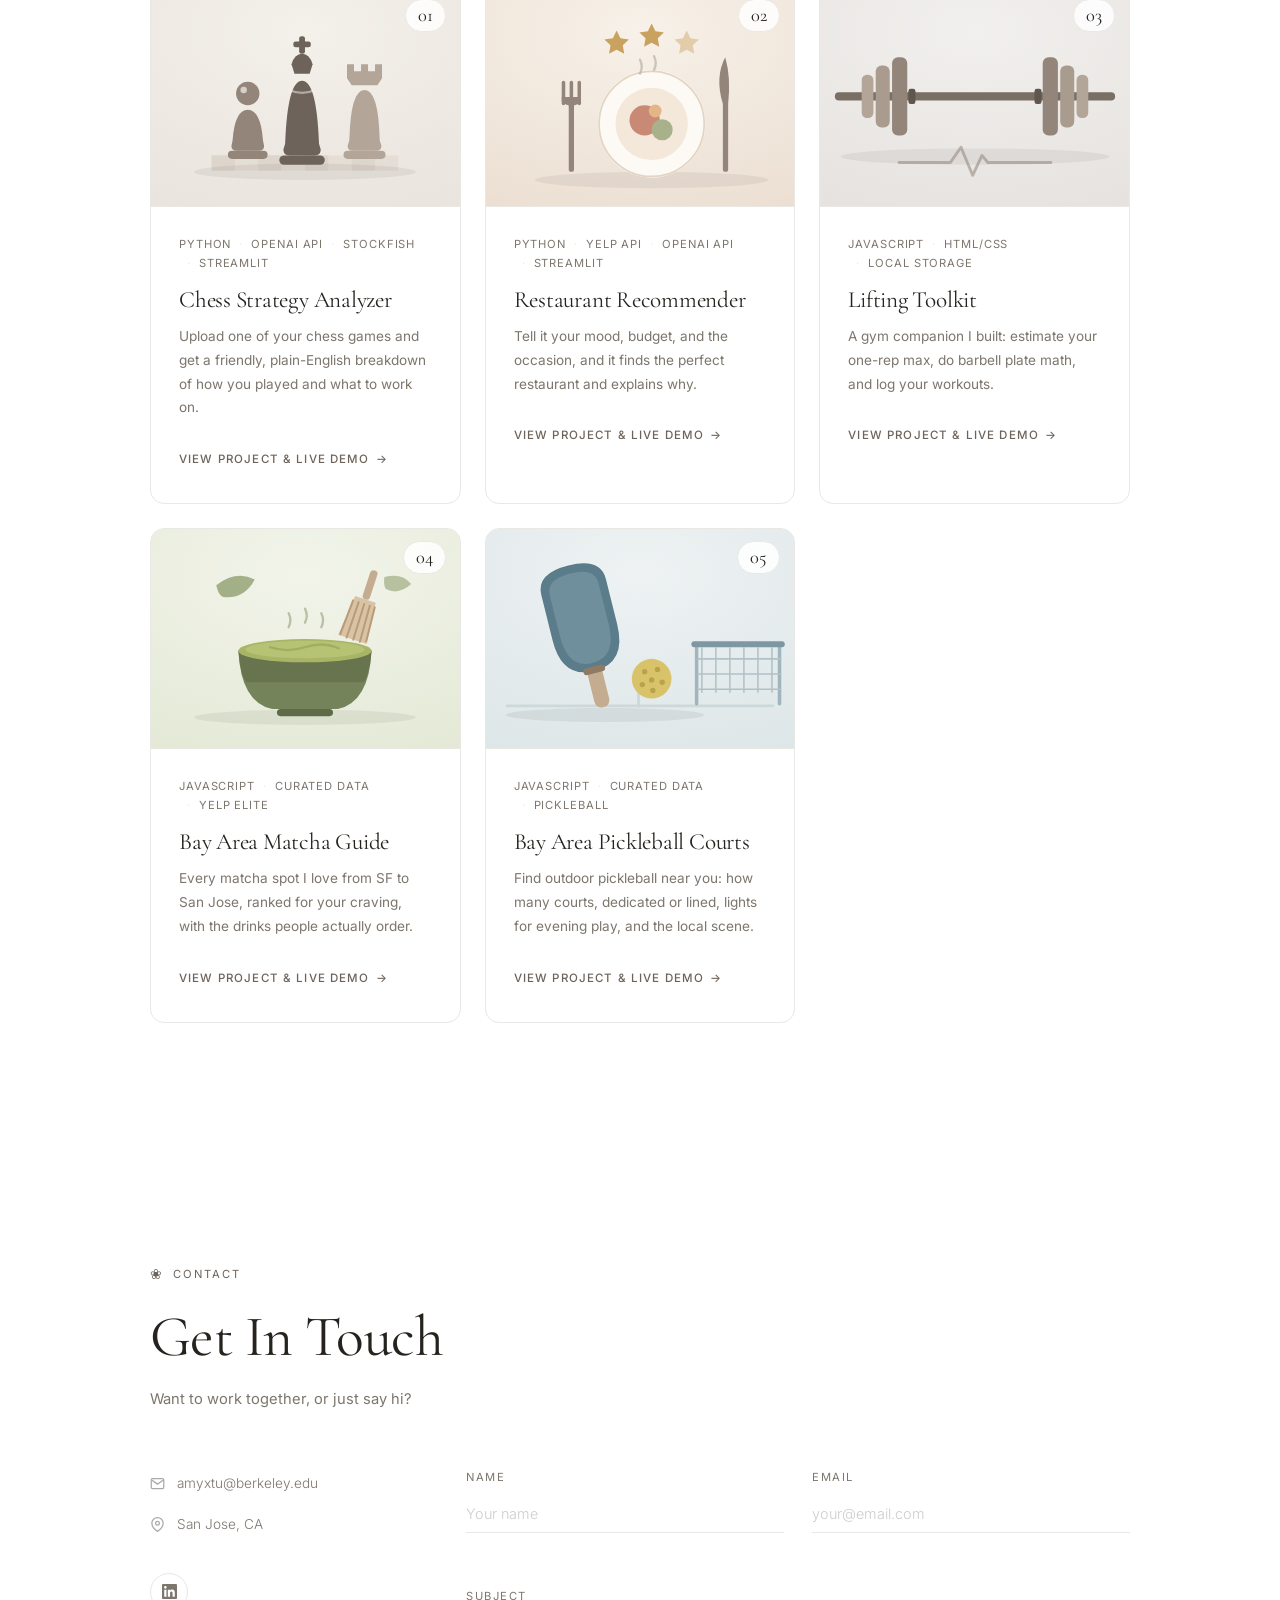
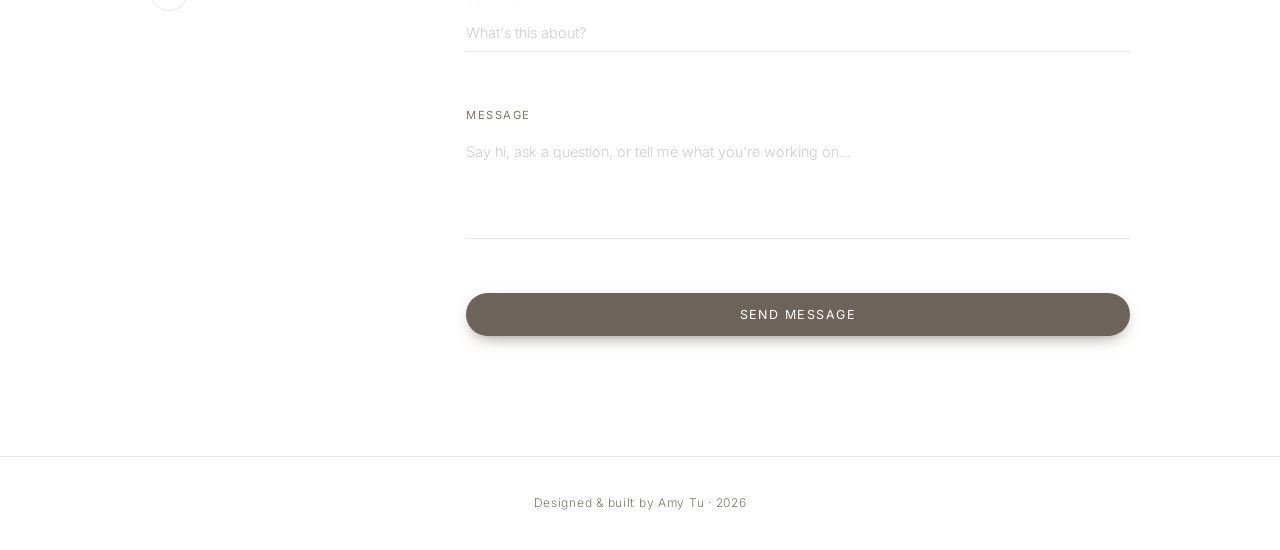
==== commit a379e41a: "Shrink hero photo; remove all GitHub links from the site - Cap the hero portrait at 300px so it no l" ====
--- a/index.html
+++ b/index.html
@@ -61,8 +61,7 @@
     "alumniOf": { "@type": "CollegeOrUniversity", "name": "University of California, Berkeley" },
     "email": "mailto:amyxtu@berkeley.edu",
     "sameAs": [
-      "https://linkedin.com/in/amyxtu",
-      "https://github.com/amyxtu"
+      "https://linkedin.com/in/amyxtu"
     ]
   }
   </script>
@@ -402,9 +401,6 @@
             <a href="https://linkedin.com/in/amyxtu" target="_blank" rel="noopener" aria-label="LinkedIn">
               <svg viewBox="0 0 24 24" fill="currentColor"><path d="M20.447 20.452h-3.554v-5.569c0-1.328-.027-3.037-1.852-3.037-1.853 0-2.136 1.445-2.136 2.939v5.667H9.351V9h3.414v1.561h.046c.477-.9 1.637-1.85 3.37-1.85 3.601 0 4.267 2.37 4.267 5.455v6.286zM5.337 7.433a2.062 2.062 0 01-2.063-2.065 2.064 2.064 0 112.063 2.065zm1.782 13.019H3.555V9h3.564v11.452zM22.225 0H1.771C.792 0 0 .774 0 1.729v20.542C0 23.227.792 24 1.771 24h20.451C23.2 24 24 23.227 24 22.271V1.729C24 .774 23.2 0 22.222 0h.003z"/></svg>
             </a>
-            <a href="https://github.com/amyxtu" target="_blank" rel="noopener" aria-label="GitHub">
-              <svg viewBox="0 0 24 24" fill="currentColor"><path d="M12 2C6.477 2 2 6.484 2 12.017c0 4.425 2.865 8.18 6.839 9.504.5.092.682-.217.682-.483 0-.237-.008-.868-.013-1.703-2.782.605-3.369-1.343-3.369-1.343-.454-1.158-1.11-1.466-1.11-1.466-.908-.62.069-.608.069-.608 1.003.07 1.531 1.032 1.531 1.032.892 1.53 2.341 1.088 2.91.832.092-.647.35-1.088.636-1.338-2.22-.253-4.555-1.113-4.555-4.951 0-1.093.39-1.988 1.029-2.688-.103-.253-.446-1.272.098-2.65 0 0 .84-.27 2.75 1.026A9.564 9.564 0 0112 6.844c.85.004 1.705.115 2.504.337 1.909-1.296 2.747-1.027 2.747-1.027.546 1.379.202 2.398.1 2.651.64.7 1.028 1.595 1.028 2.688 0 3.848-2.339 4.695-4.566 4.943.359.309.678.92.678 1.855 0 1.338-.012 2.419-.012 2.747 0 .268.18.58.688.482A10.019 10.019 0 0022 12.017C22 6.484 17.522 2 12 2z"/></svg>
-            </a>
           </div>
         </div>
 
--- a/styles.css
+++ b/styles.css
@@ -256,12 +256,12 @@
 
 .hero-inner {
   width: 100%;
-  max-width: 1080px;
+  max-width: 1000px;
   margin: 0 auto;
   padding: 0 40px;
   display: grid;
-  grid-template-columns: 1.05fr 0.95fr;
-  gap: 52px;
+  grid-template-columns: 1fr 300px;
+  gap: 56px;
   align-items: center;
 }
 
@@ -361,12 +361,13 @@
 }
 .hero-portrait img {
   width: 100%;
+  max-width: 300px;
   aspect-ratio: 4 / 5;
   object-fit: cover;
-  object-position: center 18%;
-  border-radius: 24px;
+  object-position: center 15%;
+  border-radius: 22px;
   border: 5px solid rgba(255, 255, 255, 0.72);
-  box-shadow: 0 34px 70px -28px rgba(60, 50, 40, 0.55);
+  box-shadow: 0 30px 60px -26px rgba(60, 50, 40, 0.55);
 }
 
 [data-theme="dark"] #hero {
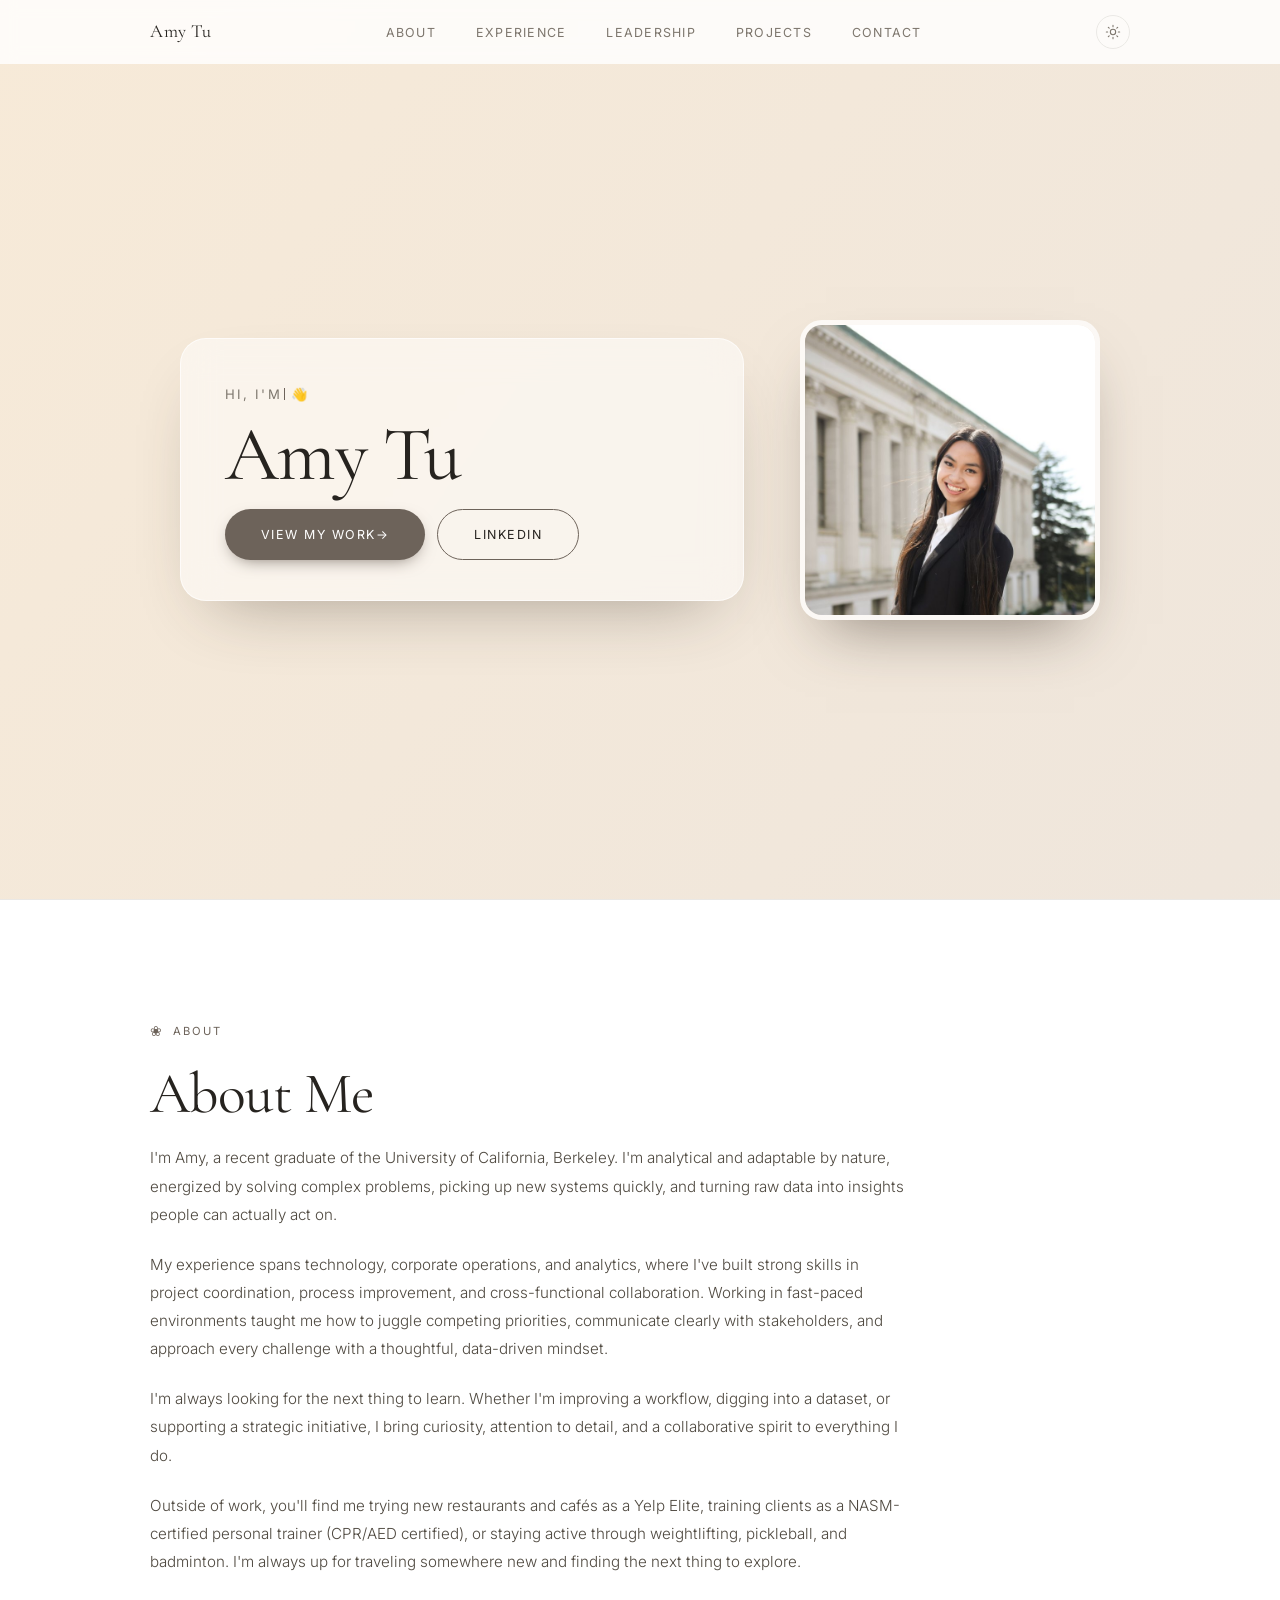
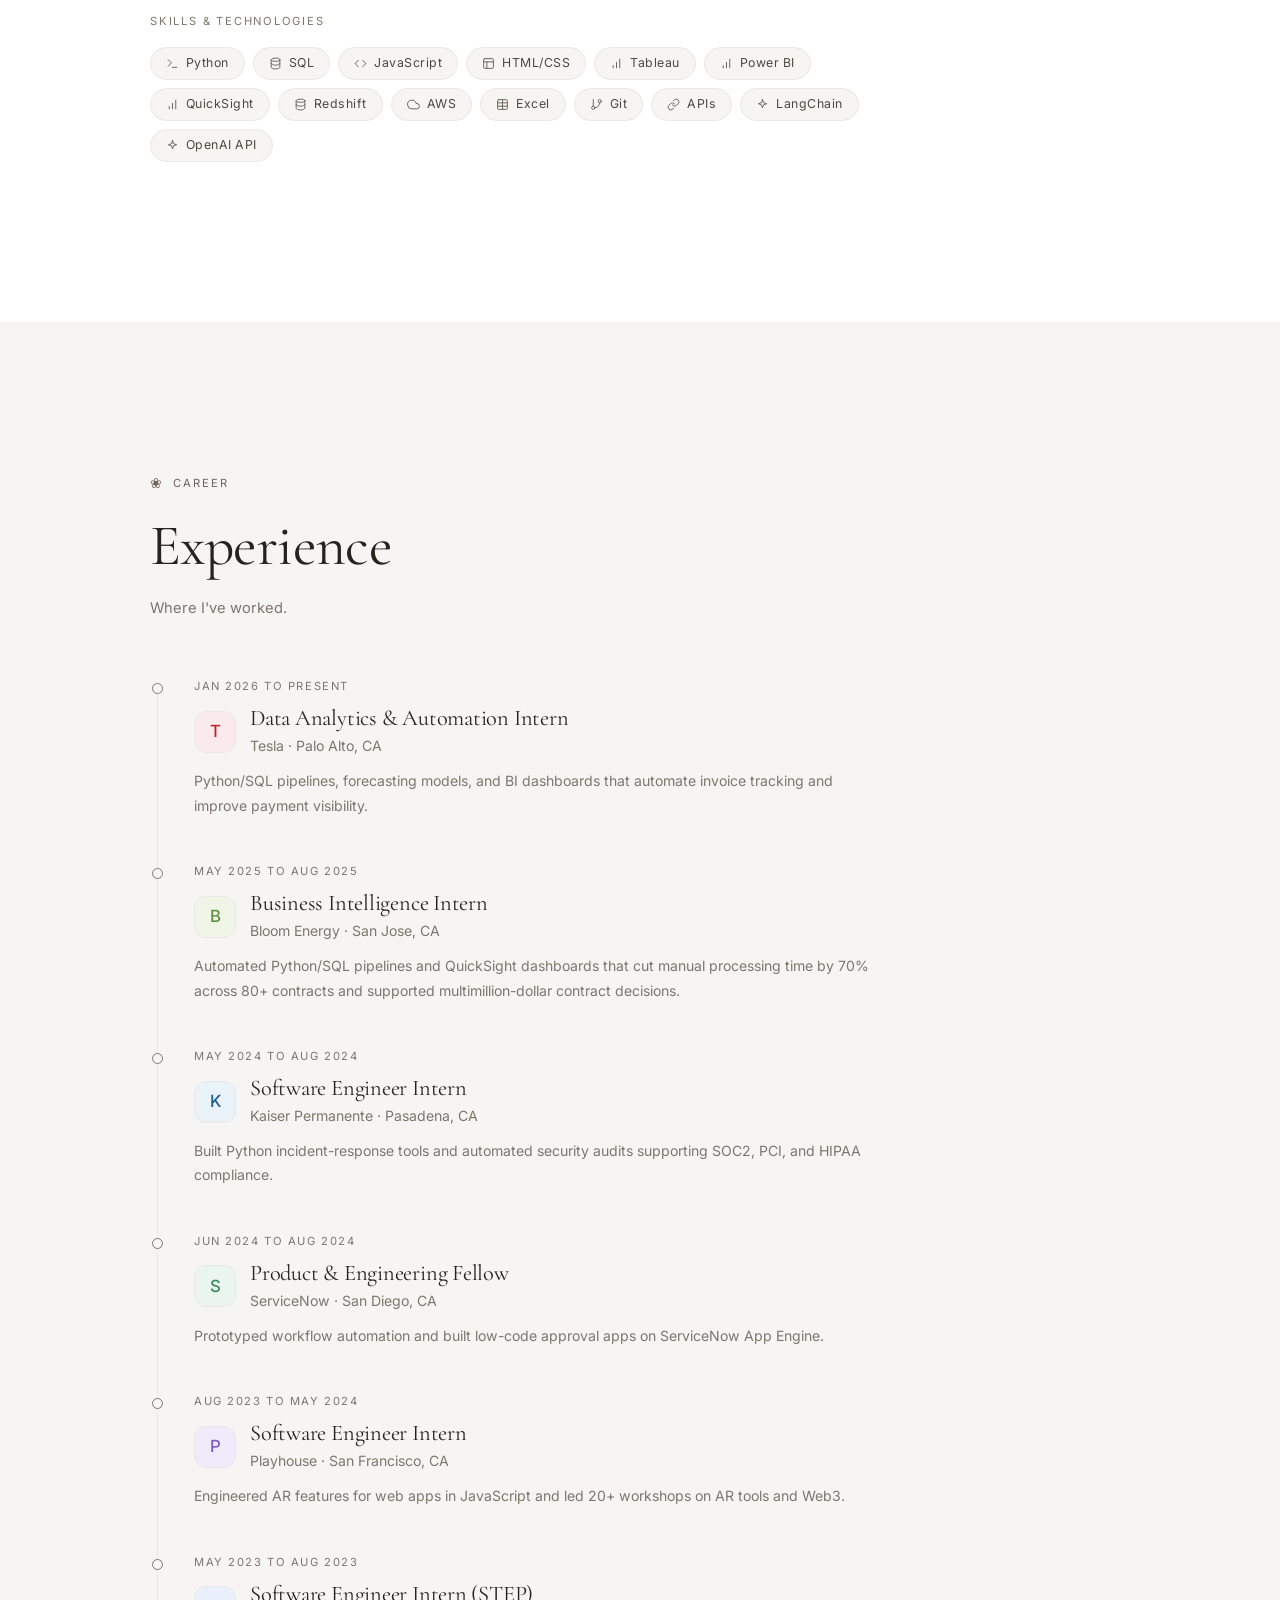
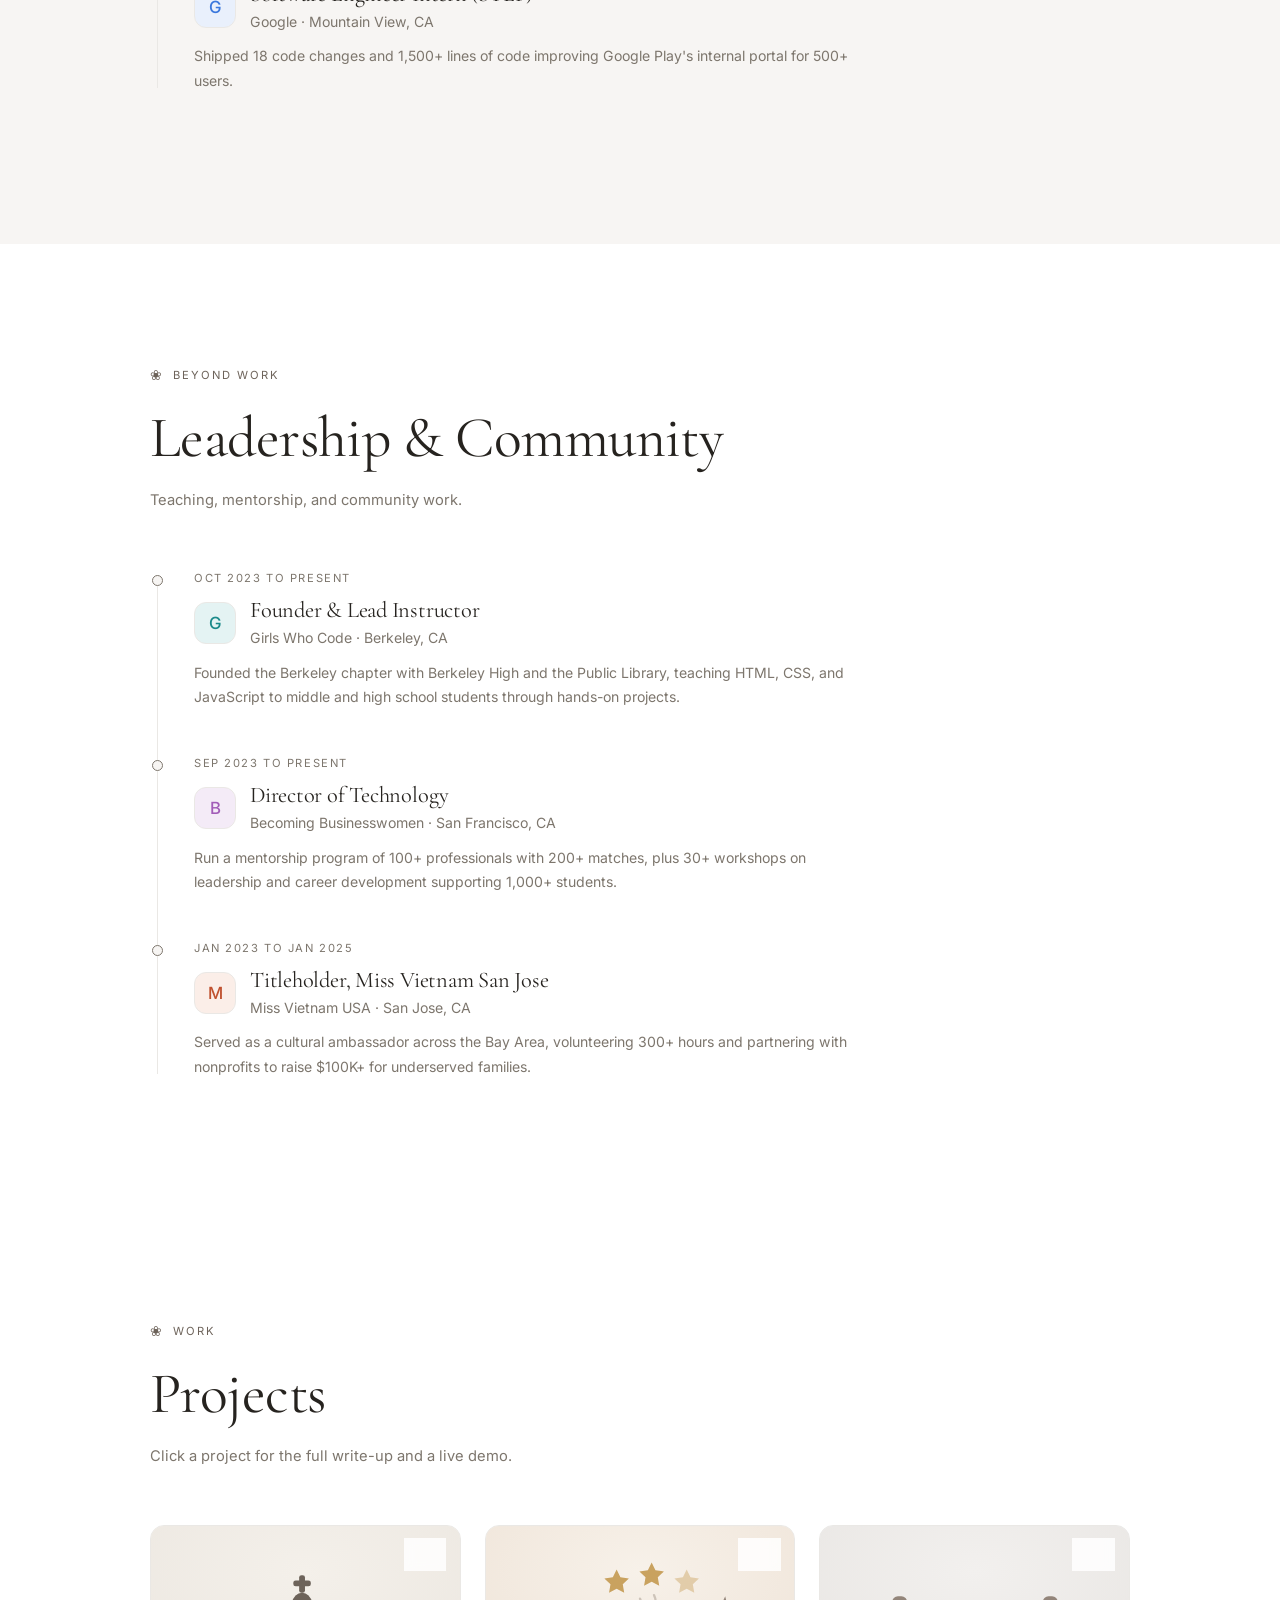
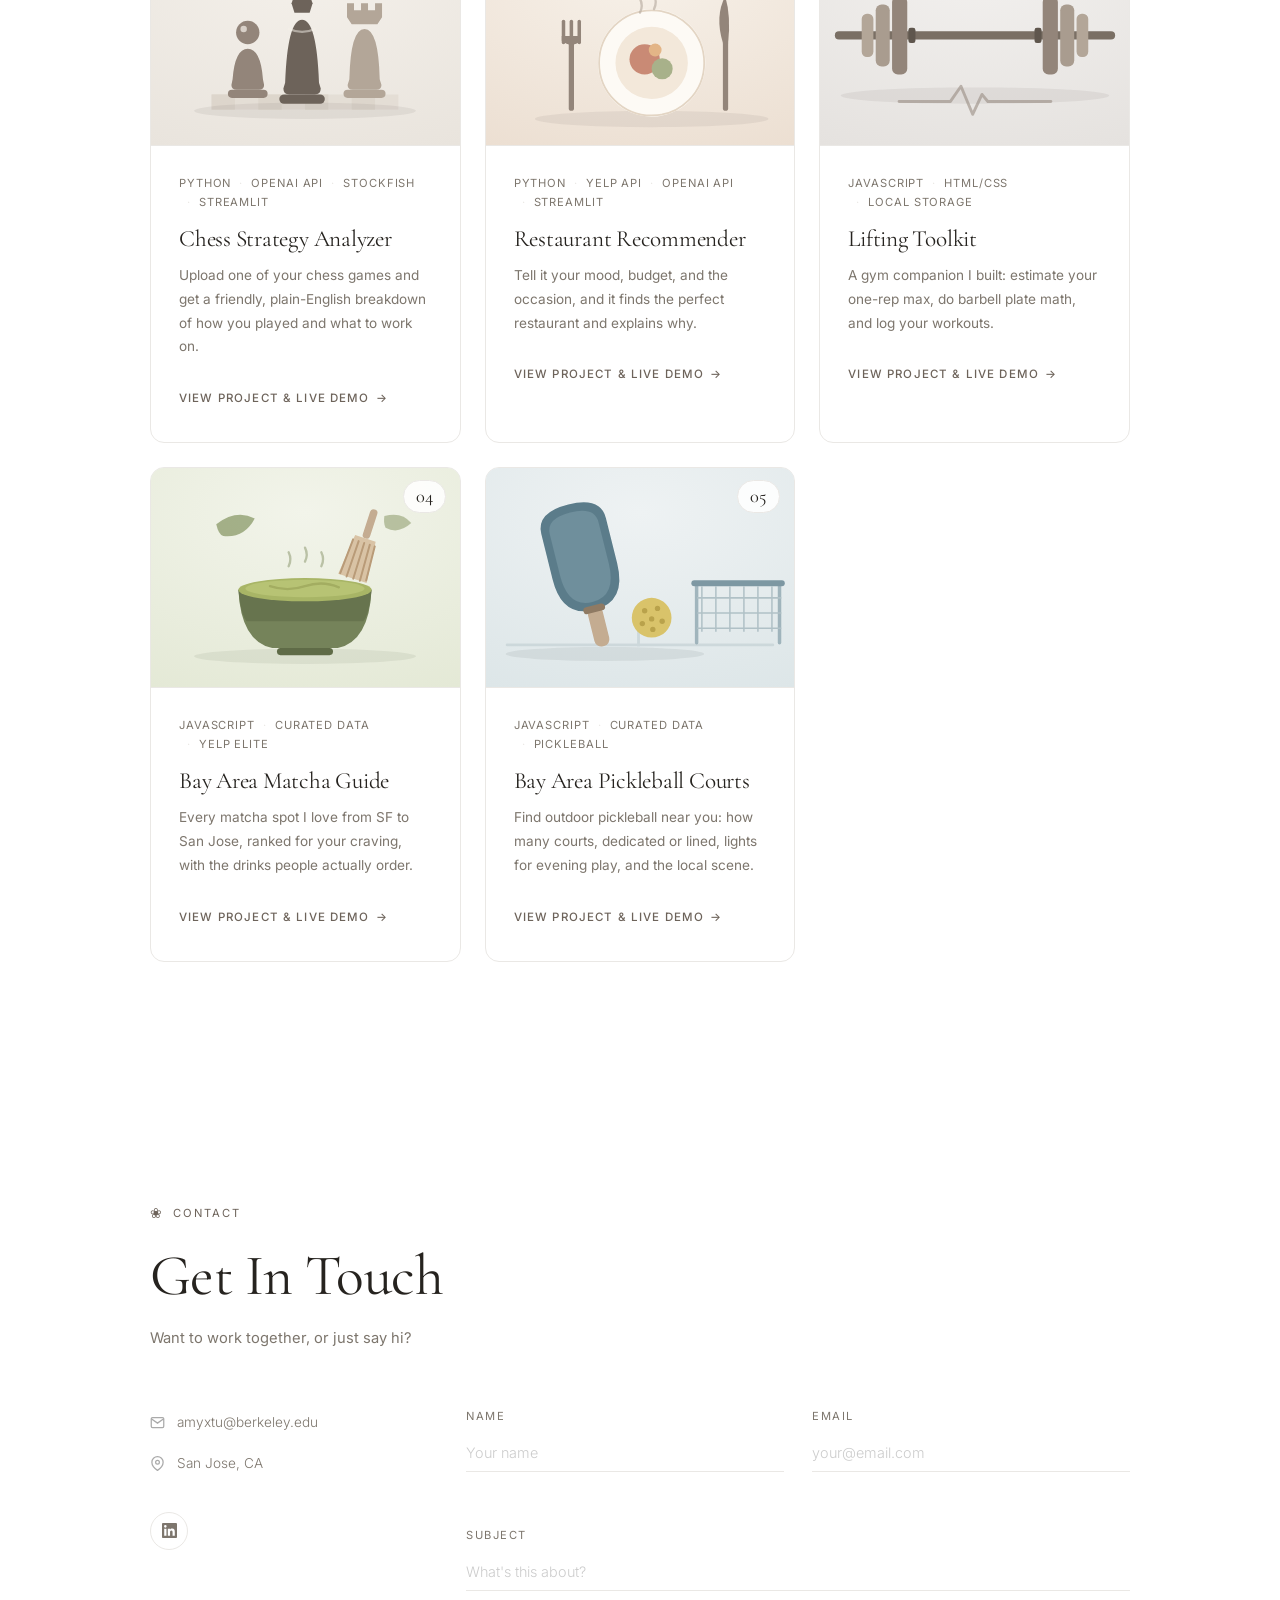
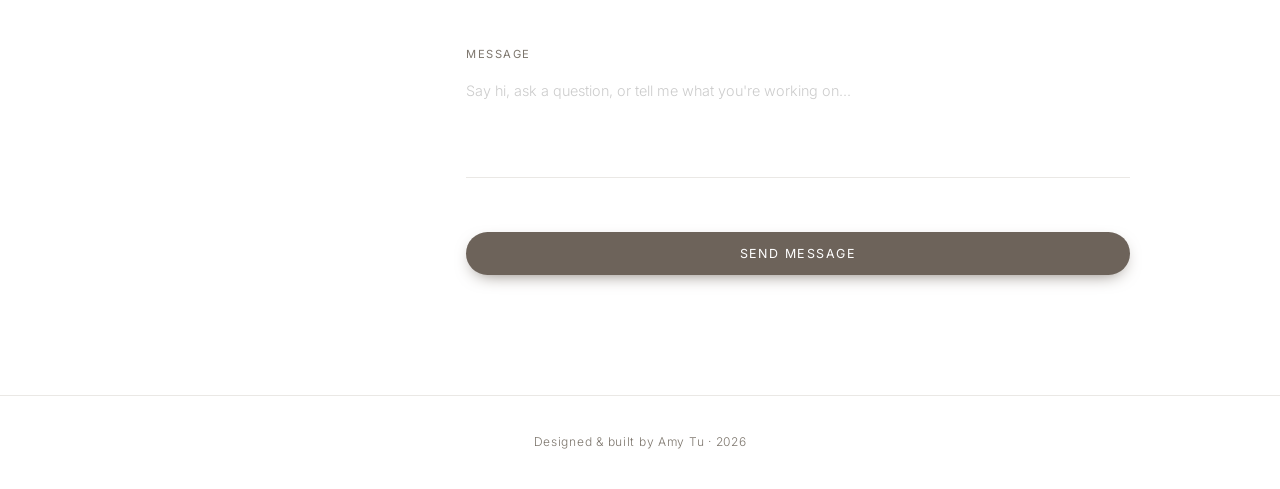
==== commit d958afd7: "Simplify hero card and make photo a centered square - Remove the degree tagline and Tesla status pil" ====
--- a/index.html
+++ b/index.html
@@ -97,8 +97,6 @@
       <div class="hero-card">
         <p class="hero-greeting"><span id="typed" aria-label="hi, i'm"></span><span class="caret" aria-hidden="true"></span> <span class="wave" aria-hidden="true">👋</span></p>
         <h1 class="hero-name">Amy Tu</h1>
-        <p class="hero-tagline">Data &amp; Engineering · University of California, Berkeley '26</p>
-        <p class="hero-status"><span class="status-dot"></span>Data Analytics &amp; Automation Intern @ Tesla</p>
         <div class="hero-cta">
           <a href="#projects" class="btn btn-primary">View My Work <span aria-hidden="true">&rarr;</span></a>
           <a href="https://linkedin.com/in/amyxtu" target="_blank" rel="noopener" class="btn btn-secondary">LinkedIn</a>
--- a/styles.css
+++ b/styles.css
@@ -356,15 +356,18 @@
 }
 
 .hero-portrait {
+  width: 100%;
+  max-width: 300px;
+  aspect-ratio: 1 / 1;
+  margin: 0 auto;
   opacity: 0;
   animation: fadeUp 0.8s 0.25s forwards;
 }
 .hero-portrait img {
   width: 100%;
-  max-width: 300px;
-  aspect-ratio: 4 / 5;
+  height: 100%;
   object-fit: cover;
-  object-position: center 15%;
+  object-position: 70% 20%;
   border-radius: 22px;
   border: 5px solid rgba(255, 255, 255, 0.72);
   box-shadow: 0 30px 60px -26px rgba(60, 50, 40, 0.55);
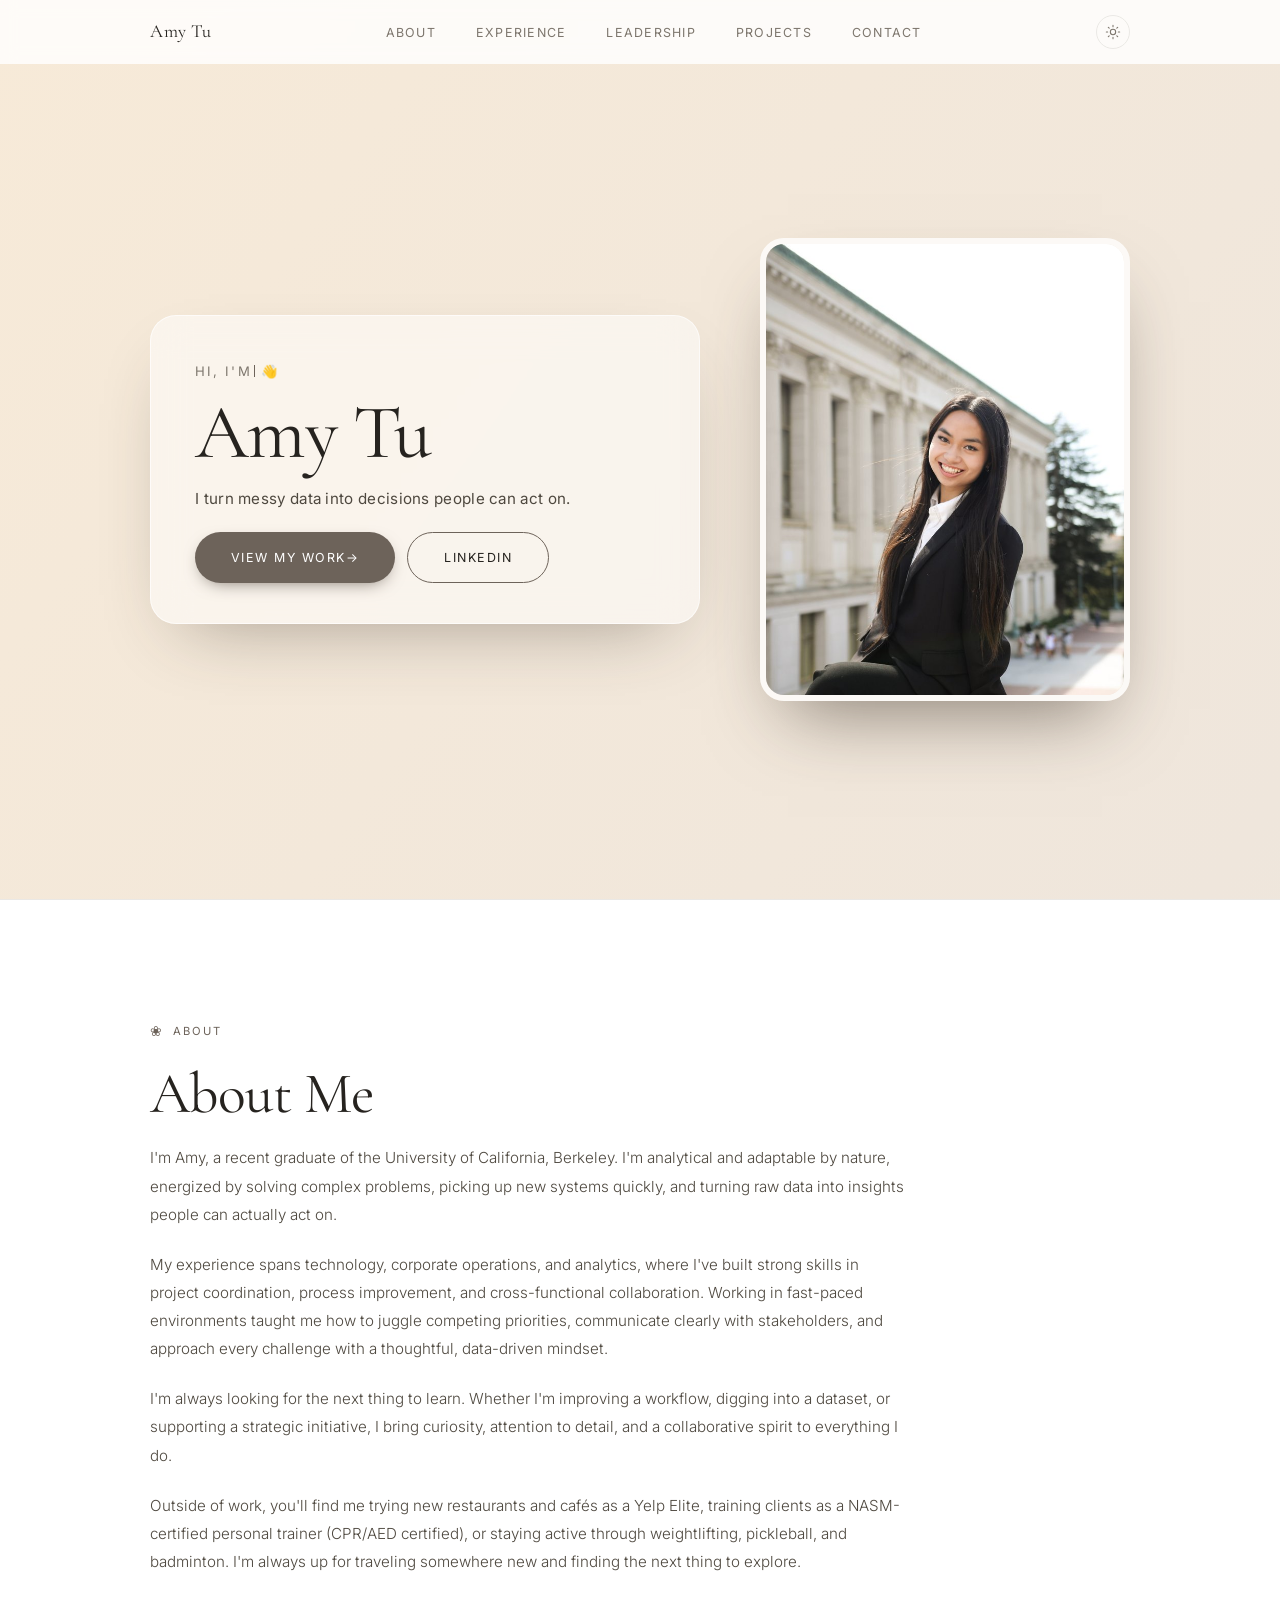
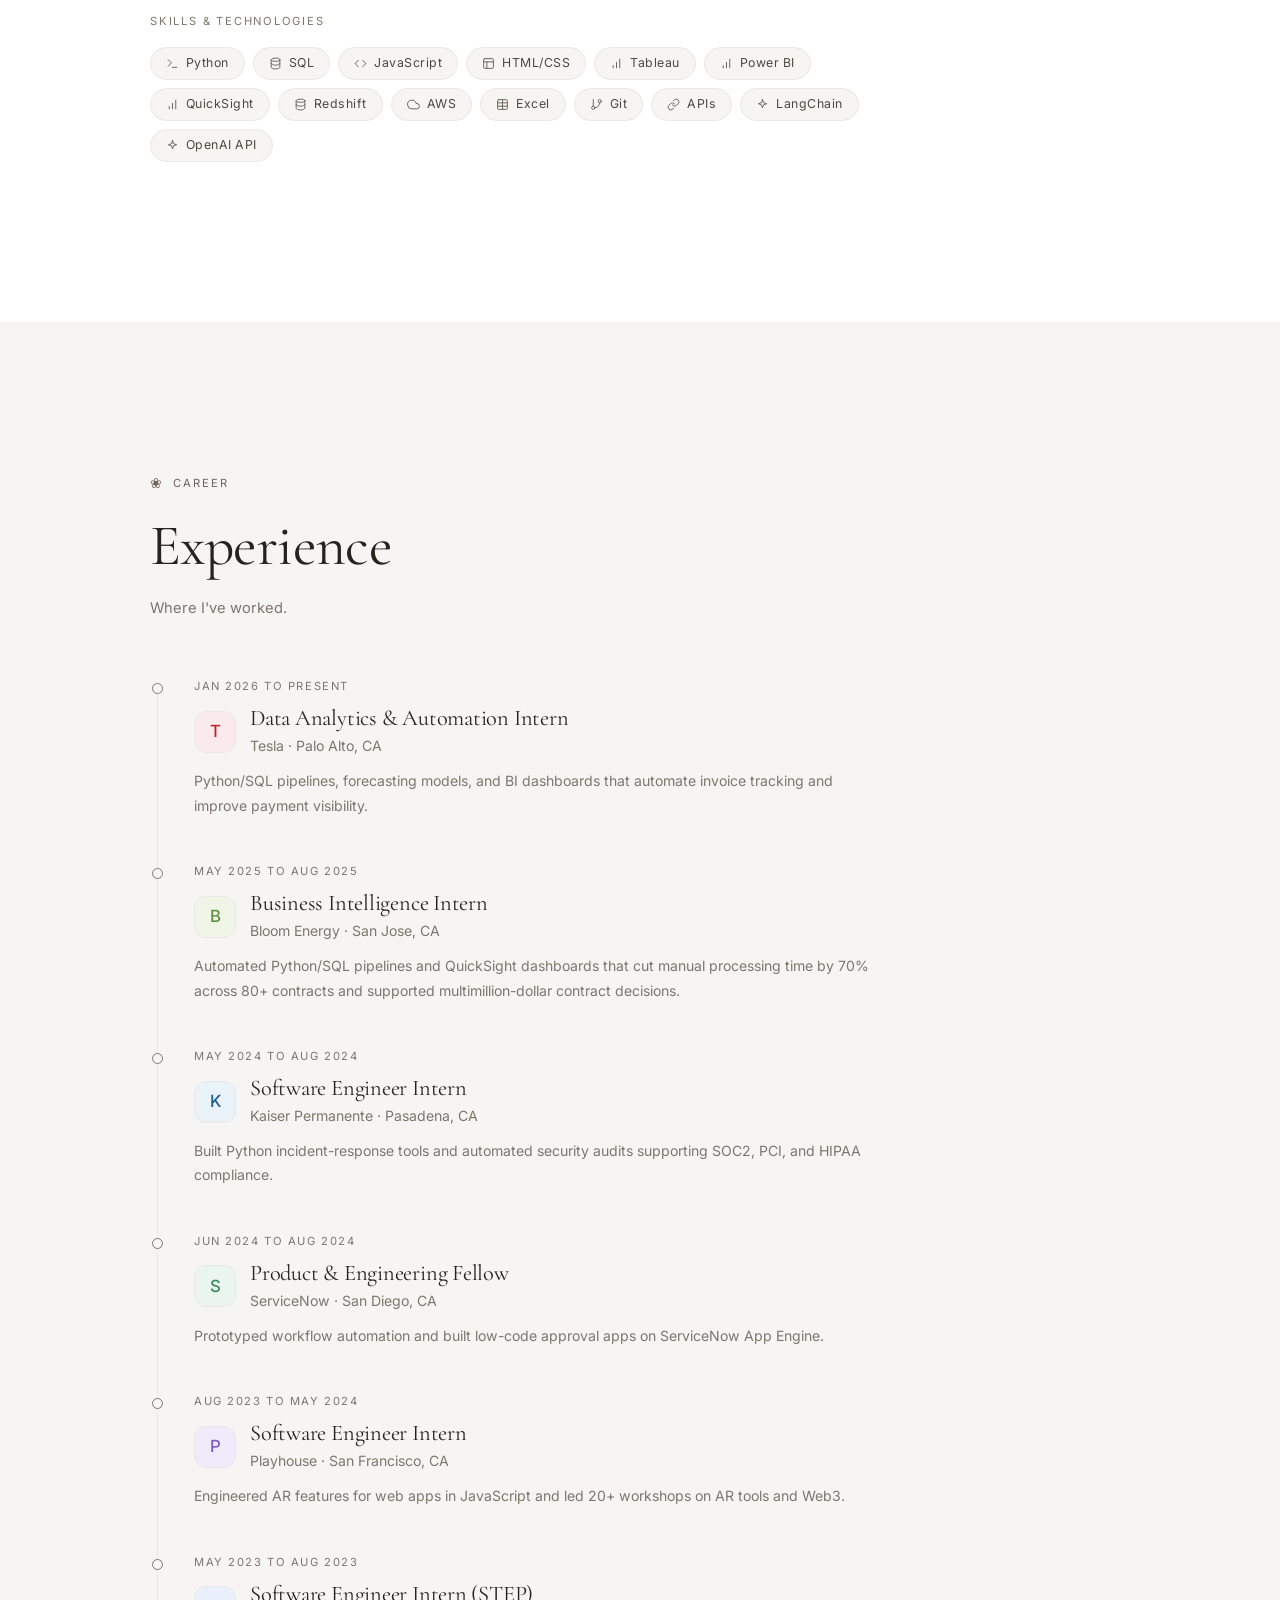
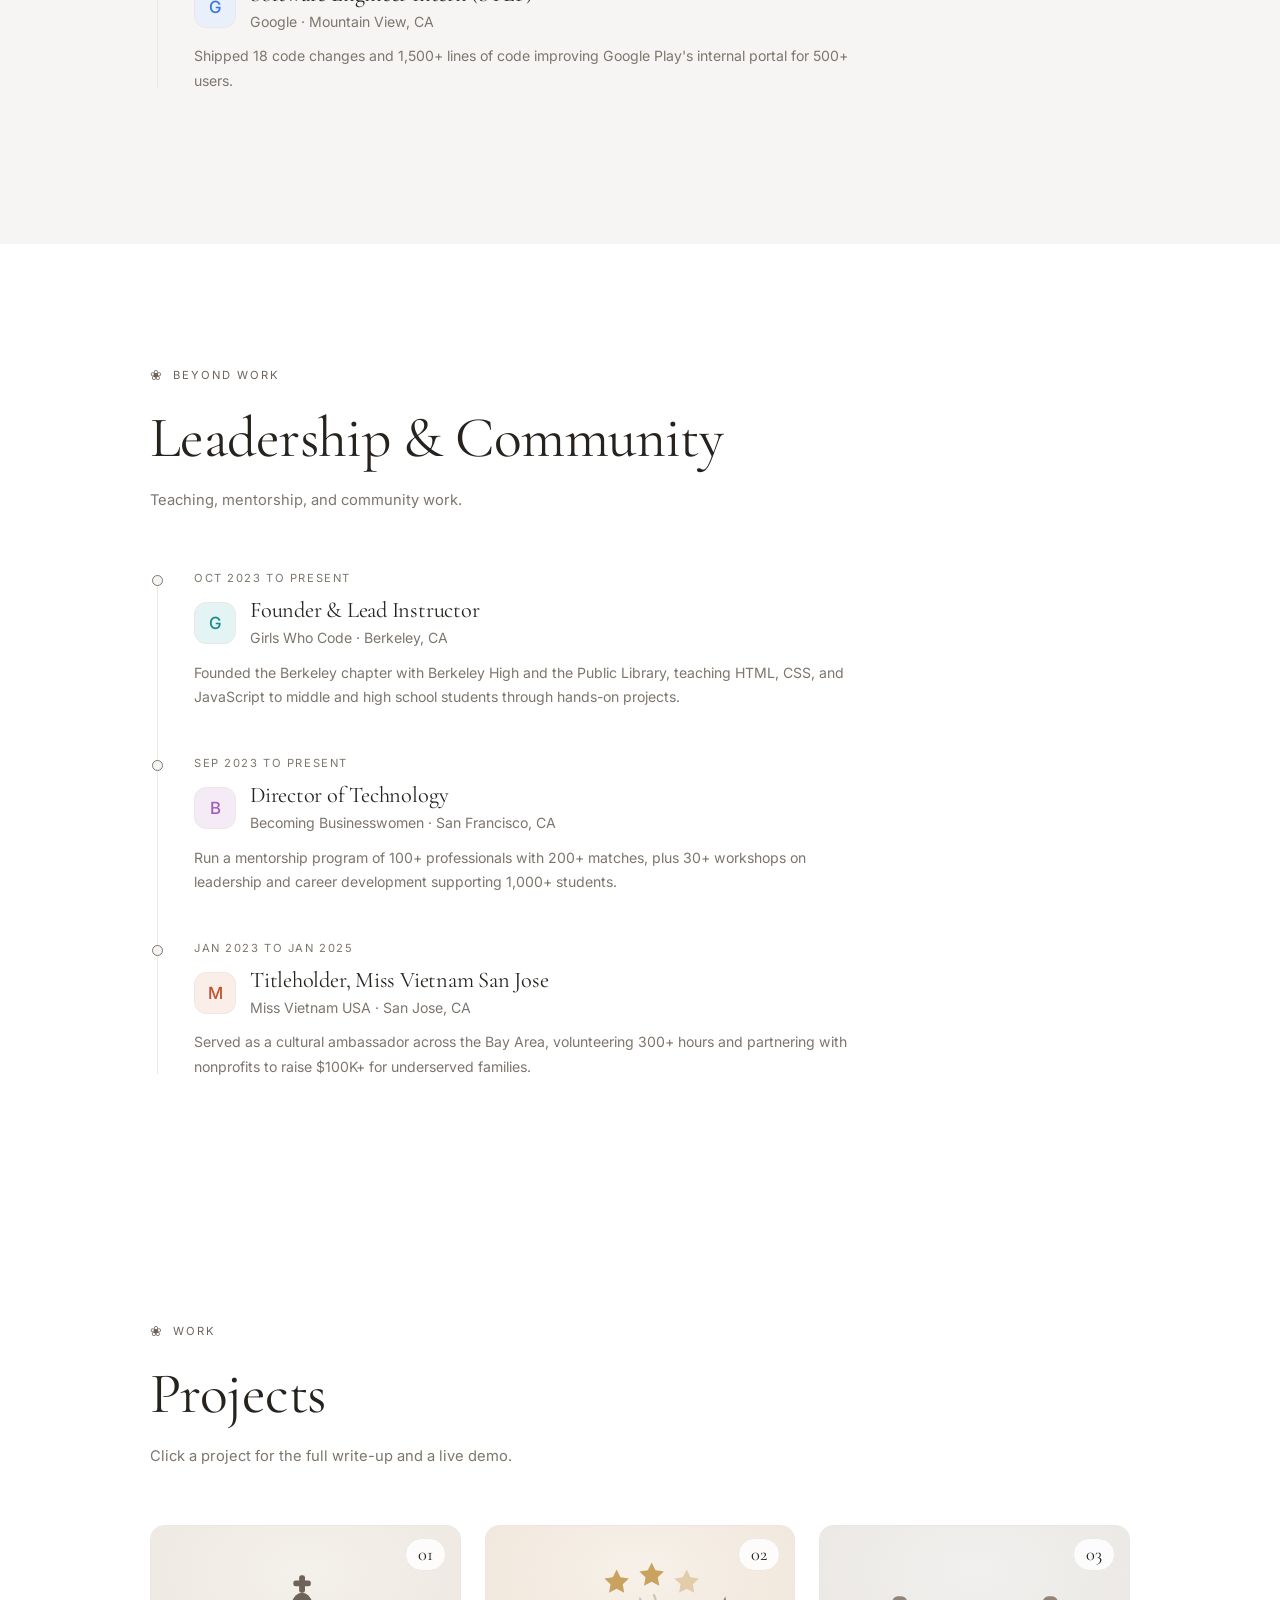
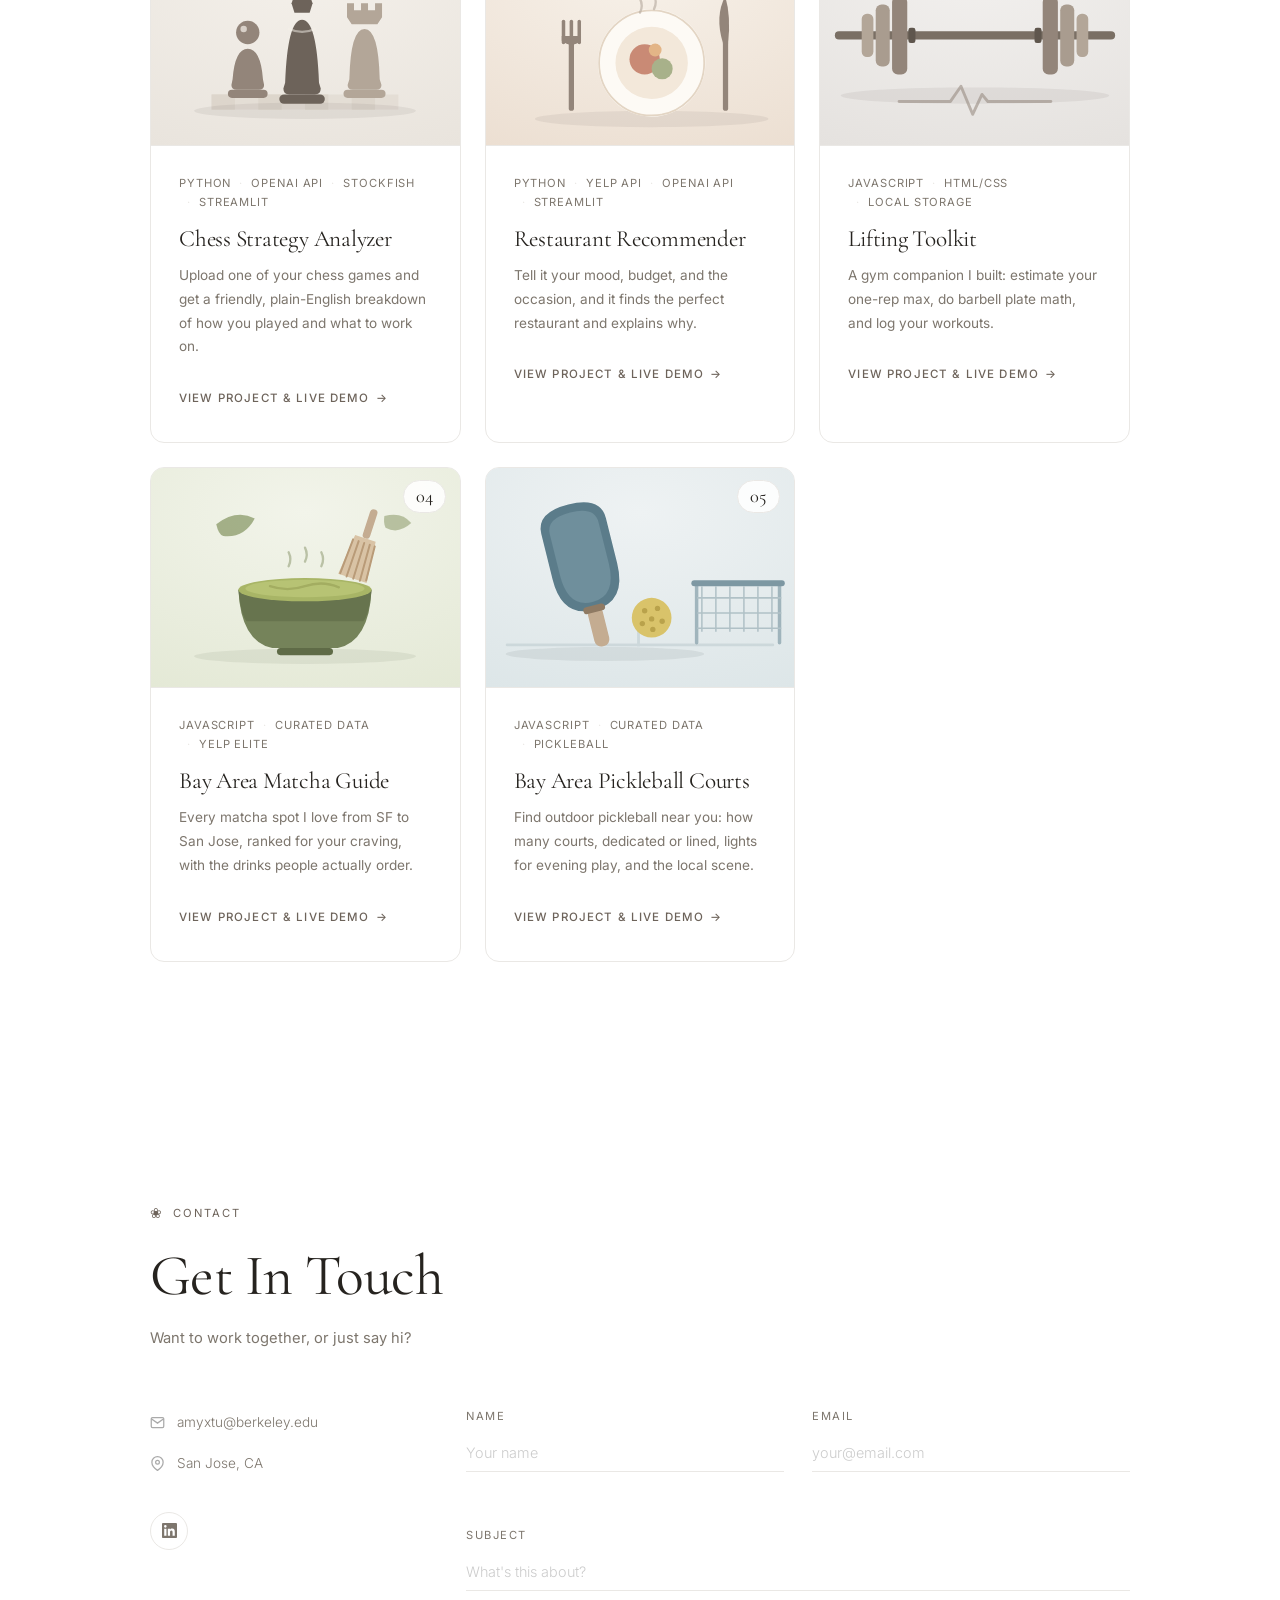
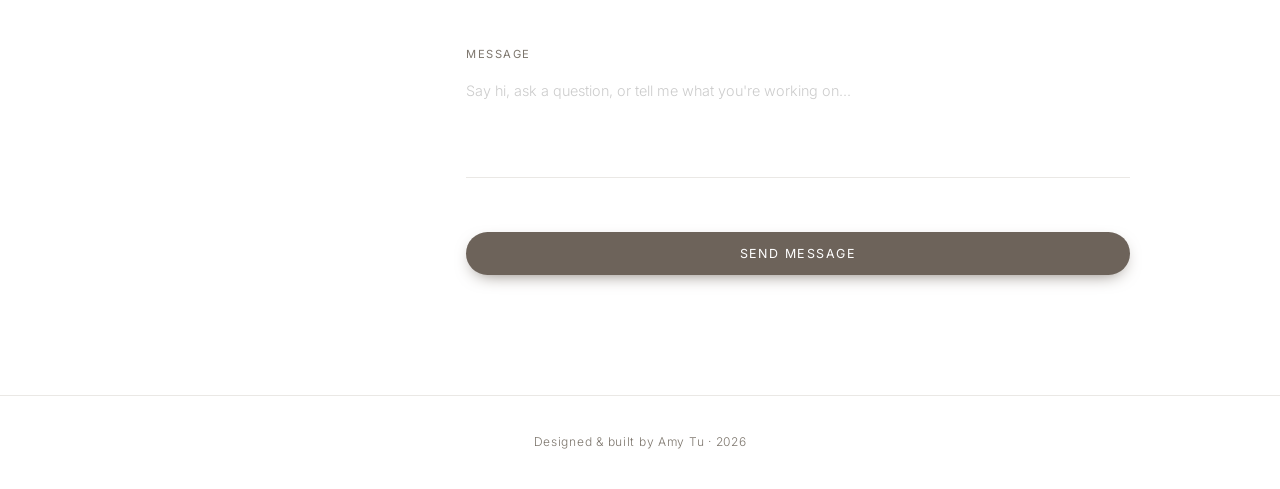
==== commit c58cfff1: "Enlarge hero photo to a portrait rectangle and rebalance the card - Hero portrait is now a larger 4:" ====
--- a/index.html
+++ b/index.html
@@ -97,6 +97,7 @@
       <div class="hero-card">
         <p class="hero-greeting"><span id="typed" aria-label="hi, i'm"></span><span class="caret" aria-hidden="true"></span> <span class="wave" aria-hidden="true">👋</span></p>
         <h1 class="hero-name">Amy Tu</h1>
+        <p class="hero-tagline">I turn messy data into decisions people can act on.</p>
         <div class="hero-cta">
           <a href="#projects" class="btn btn-primary">View My Work <span aria-hidden="true">&rarr;</span></a>
           <a href="https://linkedin.com/in/amyxtu" target="_blank" rel="noopener" class="btn btn-secondary">LinkedIn</a>
--- a/styles.css
+++ b/styles.css
@@ -256,12 +256,12 @@
 
 .hero-inner {
   width: 100%;
-  max-width: 1000px;
+  max-width: 1060px;
   margin: 0 auto;
   padding: 0 40px;
   display: grid;
-  grid-template-columns: 1fr 300px;
-  gap: 56px;
+  grid-template-columns: 1fr 370px;
+  gap: 60px;
   align-items: center;
 }
 
@@ -357,8 +357,8 @@
 
 .hero-portrait {
   width: 100%;
-  max-width: 300px;
-  aspect-ratio: 1 / 1;
+  max-width: 370px;
+  aspect-ratio: 4 / 5;
   margin: 0 auto;
   opacity: 0;
   animation: fadeUp 0.8s 0.25s forwards;
@@ -367,10 +367,10 @@
   width: 100%;
   height: 100%;
   object-fit: cover;
-  object-position: 70% 20%;
-  border-radius: 22px;
-  border: 5px solid rgba(255, 255, 255, 0.72);
-  box-shadow: 0 30px 60px -26px rgba(60, 50, 40, 0.55);
+  object-position: 62% 14%;
+  border-radius: 24px;
+  border: 6px solid rgba(255, 255, 255, 0.75);
+  box-shadow: 0 36px 72px -28px rgba(60, 50, 40, 0.6);
 }
 
 [data-theme="dark"] #hero {
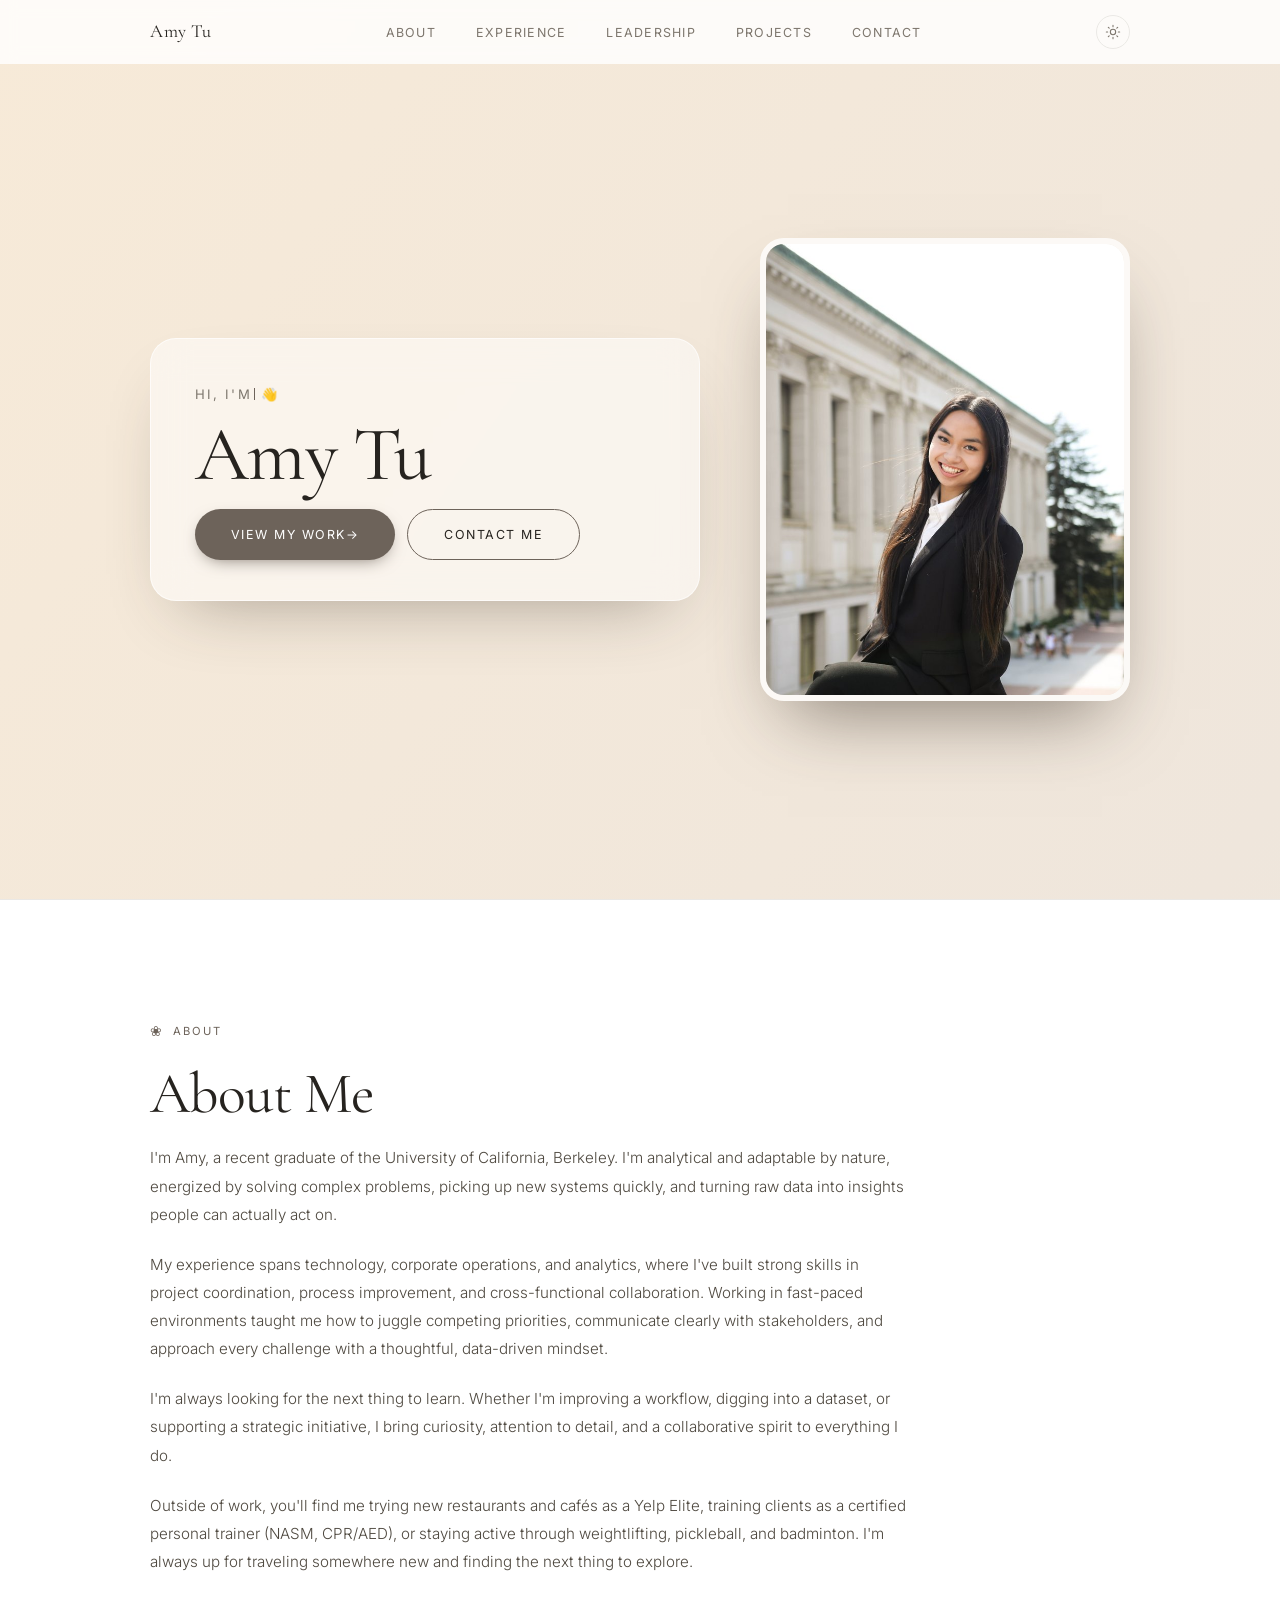
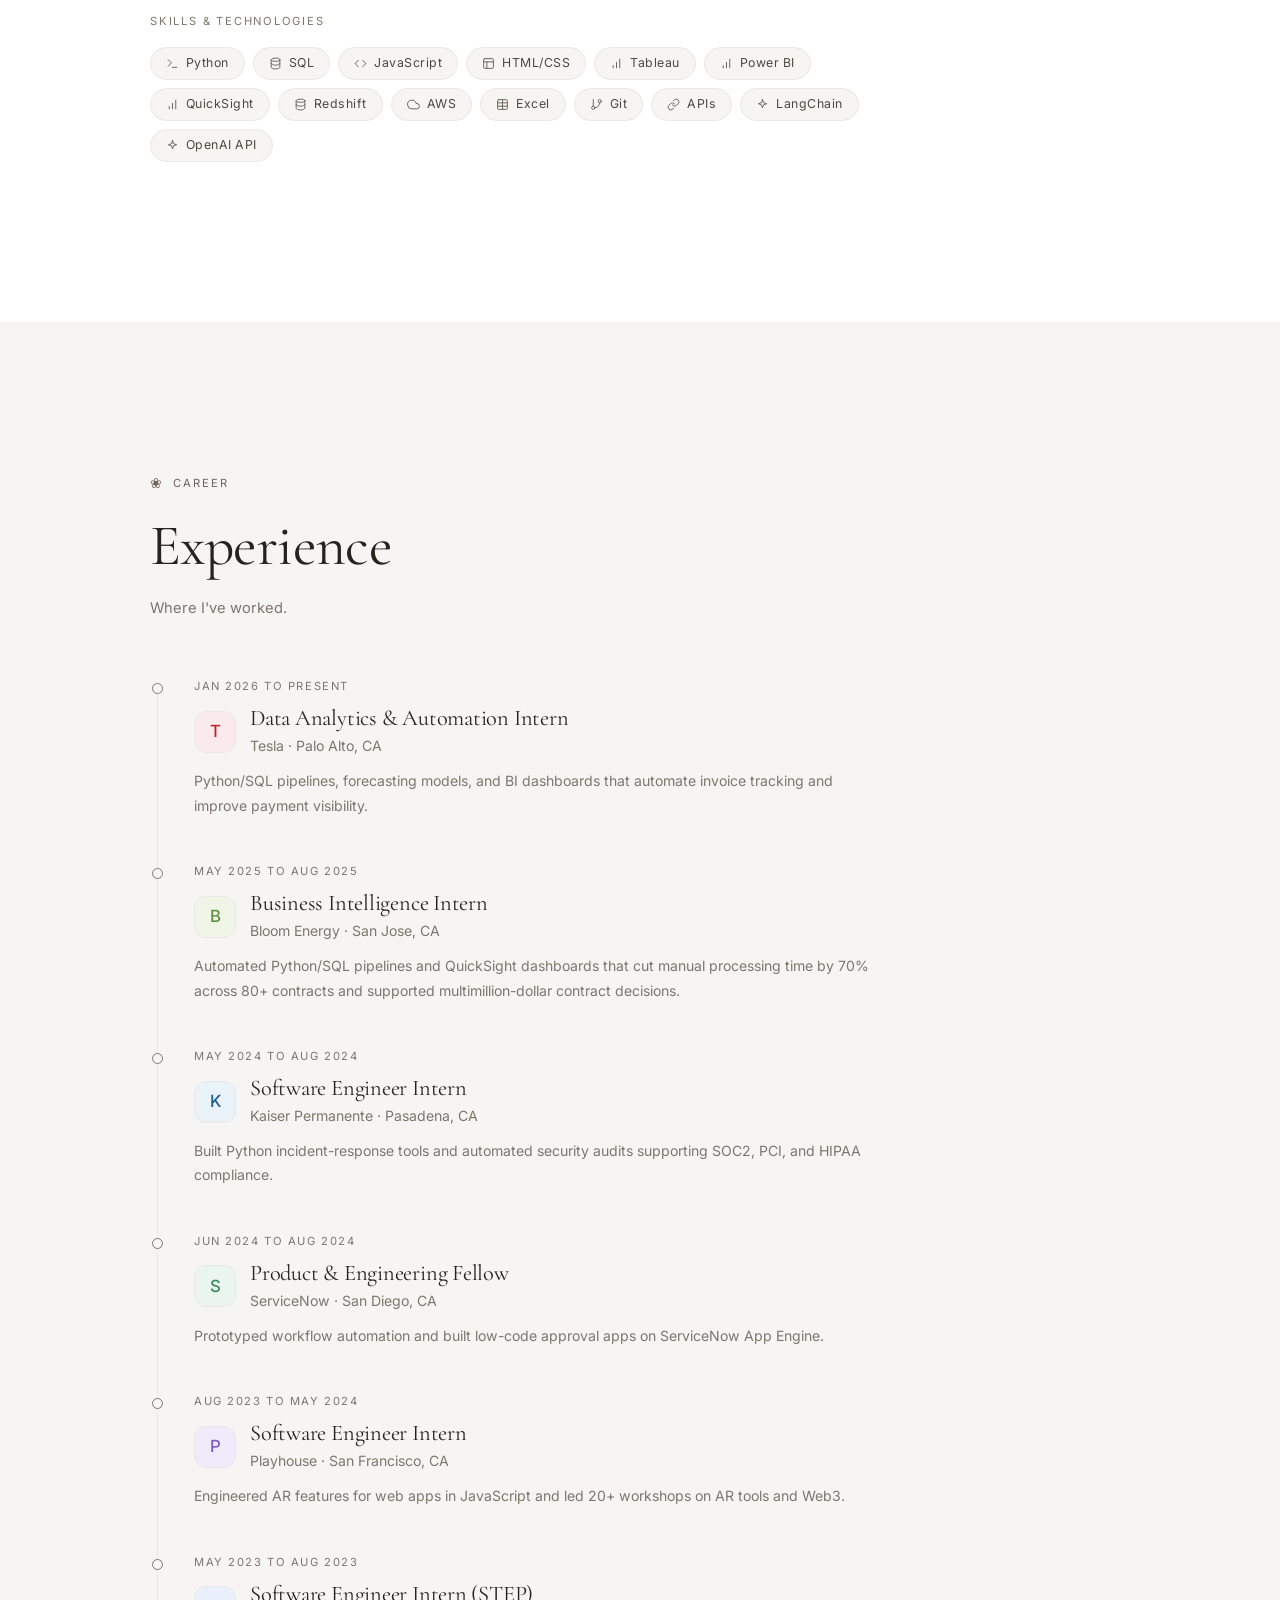
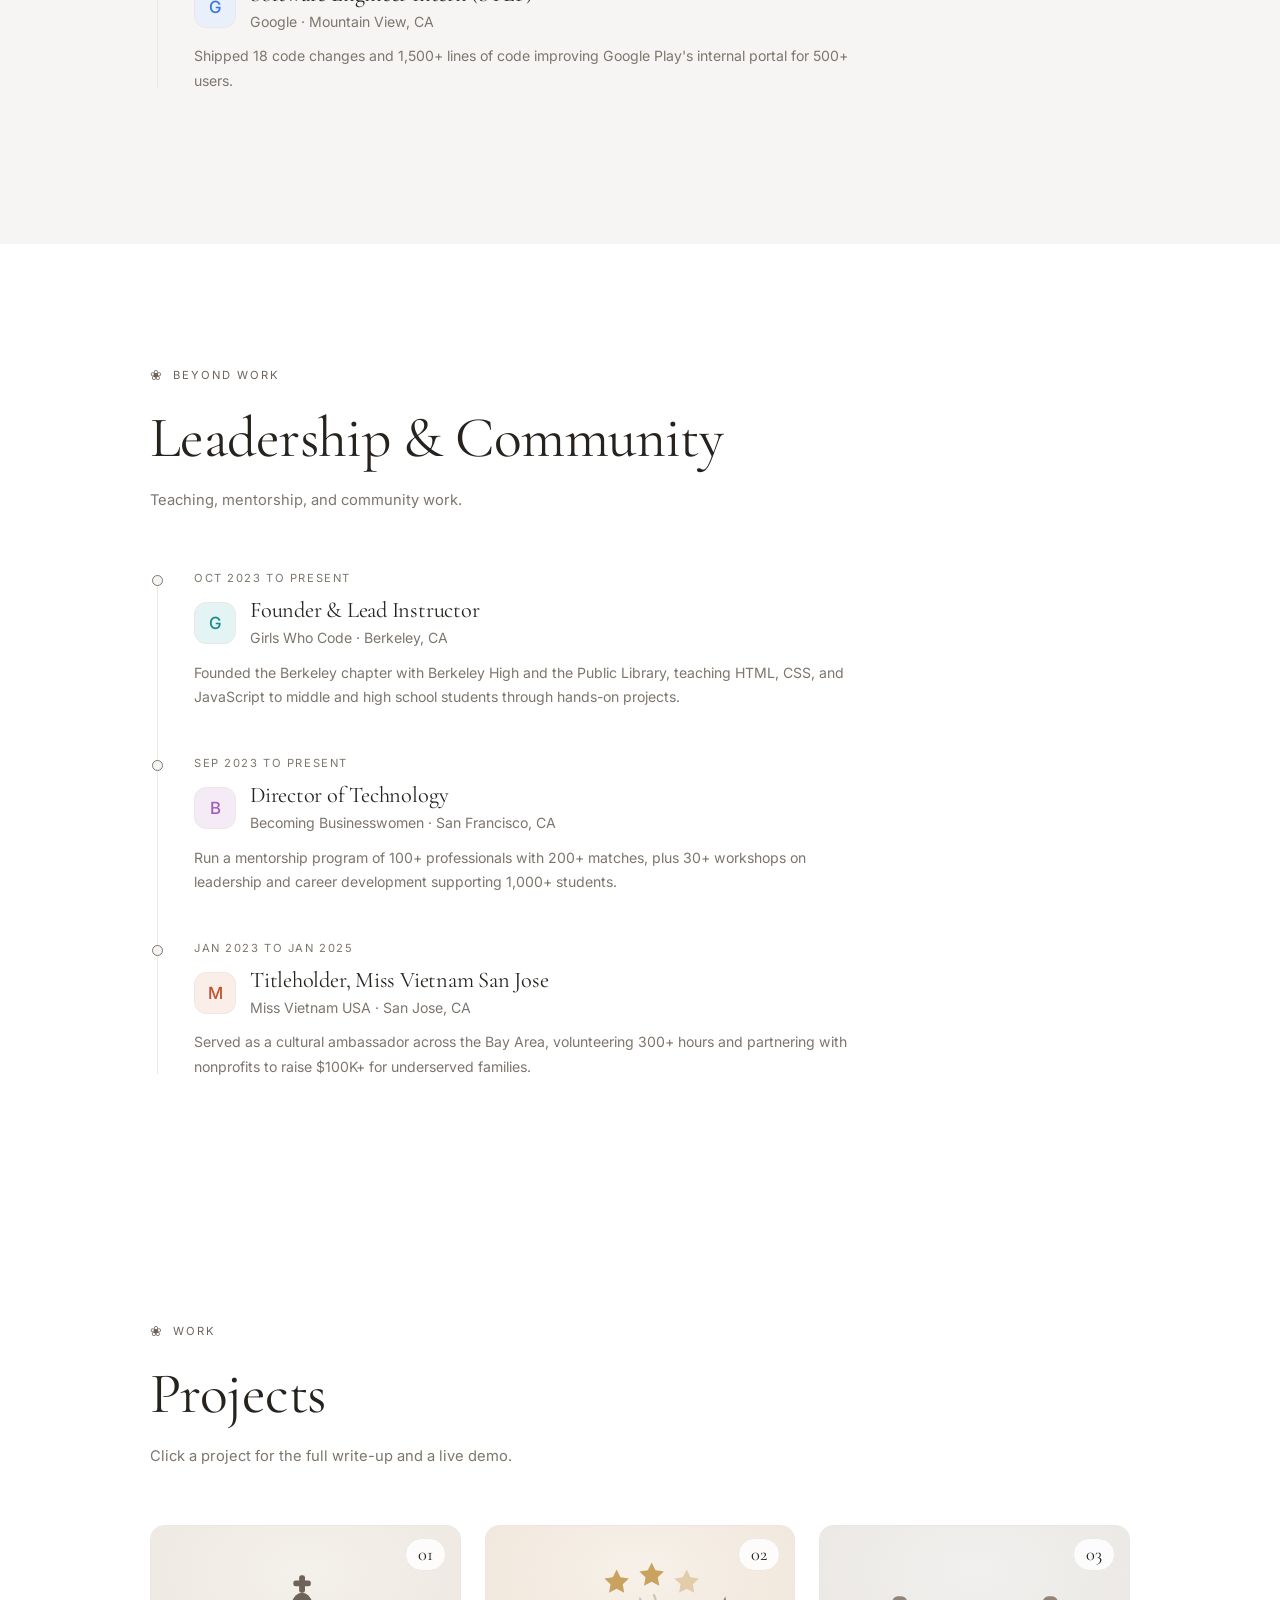
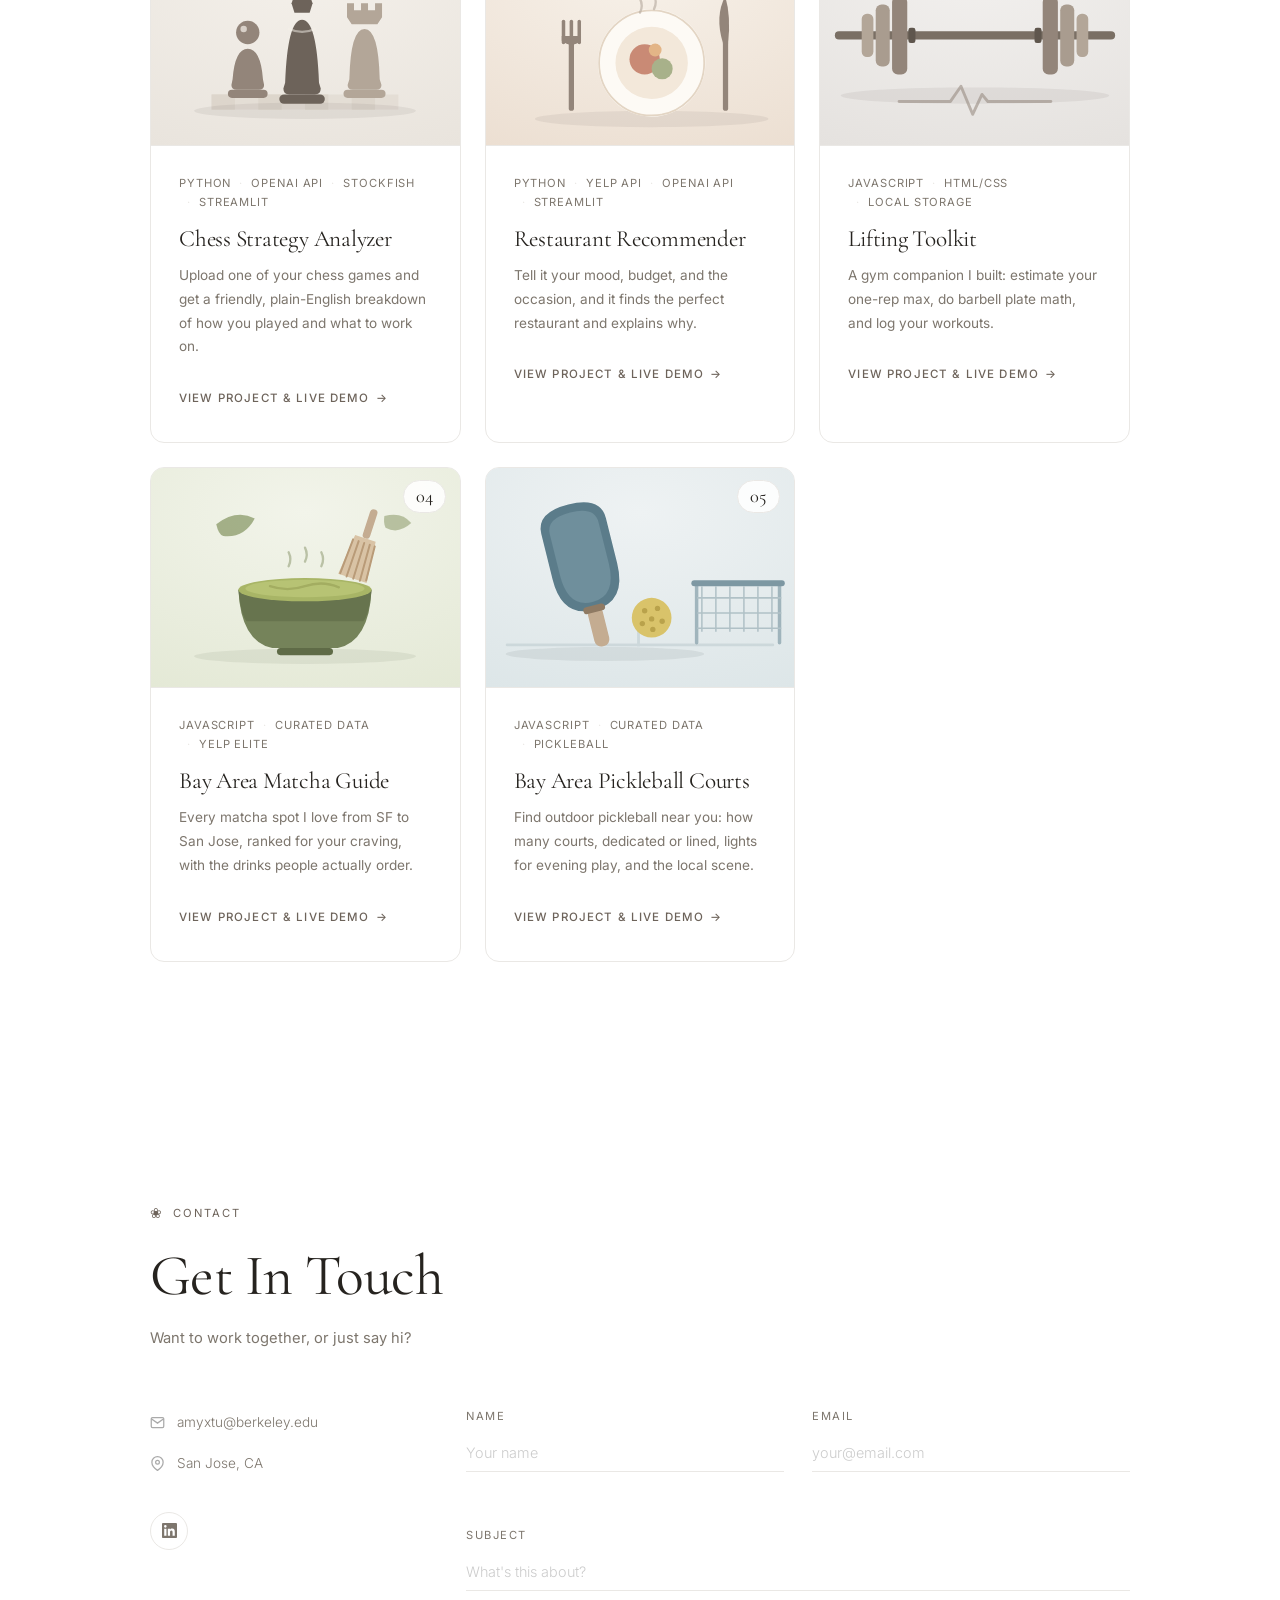
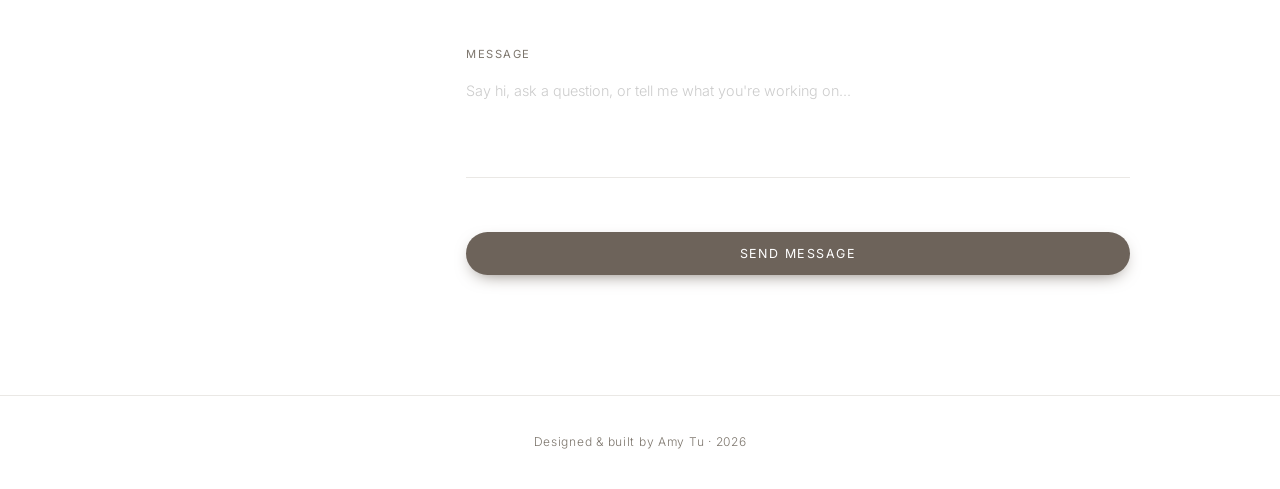
==== commit 5dbe1ffb: "Simplify hero (Contact Me button, no tagline); de-dupe About certs - Hero card drops the tagline; bu" ====
--- a/index.html
+++ b/index.html
@@ -97,10 +97,9 @@
       <div class="hero-card">
         <p class="hero-greeting"><span id="typed" aria-label="hi, i'm"></span><span class="caret" aria-hidden="true"></span> <span class="wave" aria-hidden="true">👋</span></p>
         <h1 class="hero-name">Amy Tu</h1>
-        <p class="hero-tagline">I turn messy data into decisions people can act on.</p>
         <div class="hero-cta">
           <a href="#projects" class="btn btn-primary">View My Work <span aria-hidden="true">&rarr;</span></a>
-          <a href="https://linkedin.com/in/amyxtu" target="_blank" rel="noopener" class="btn btn-secondary">LinkedIn</a>
+          <a href="#contact" class="btn btn-secondary">Contact Me</a>
         </div>
       </div>
       <div class="hero-portrait">
@@ -134,7 +133,7 @@
           </p>
           <p>
             Outside of work, you'll find me trying new restaurants and cafés as a Yelp Elite, training
-            clients as a NASM-certified personal trainer (CPR/AED certified), or staying active through
+            clients as a certified personal trainer (NASM, CPR/AED), or staying active through
             weightlifting, pickleball, and badminton. I'm always up for traveling somewhere new and finding
             the next thing to explore.
           </p>
